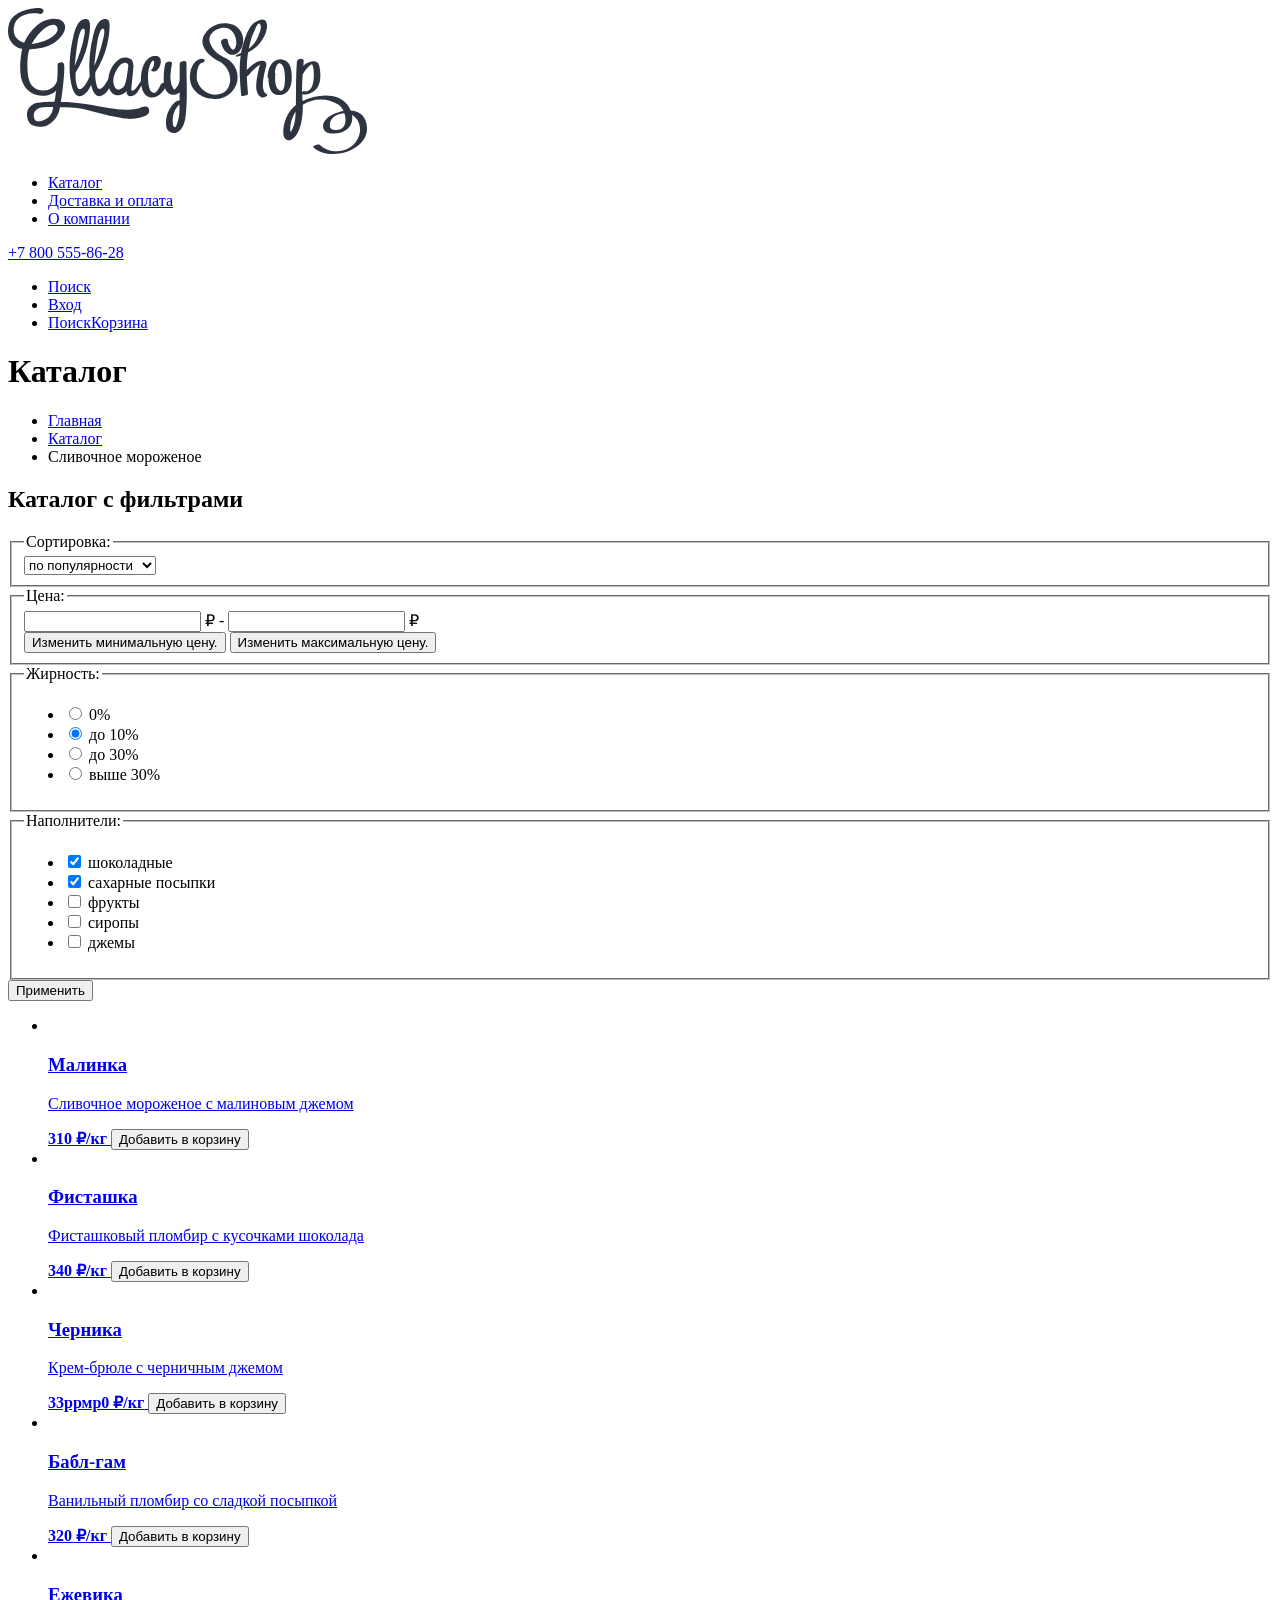
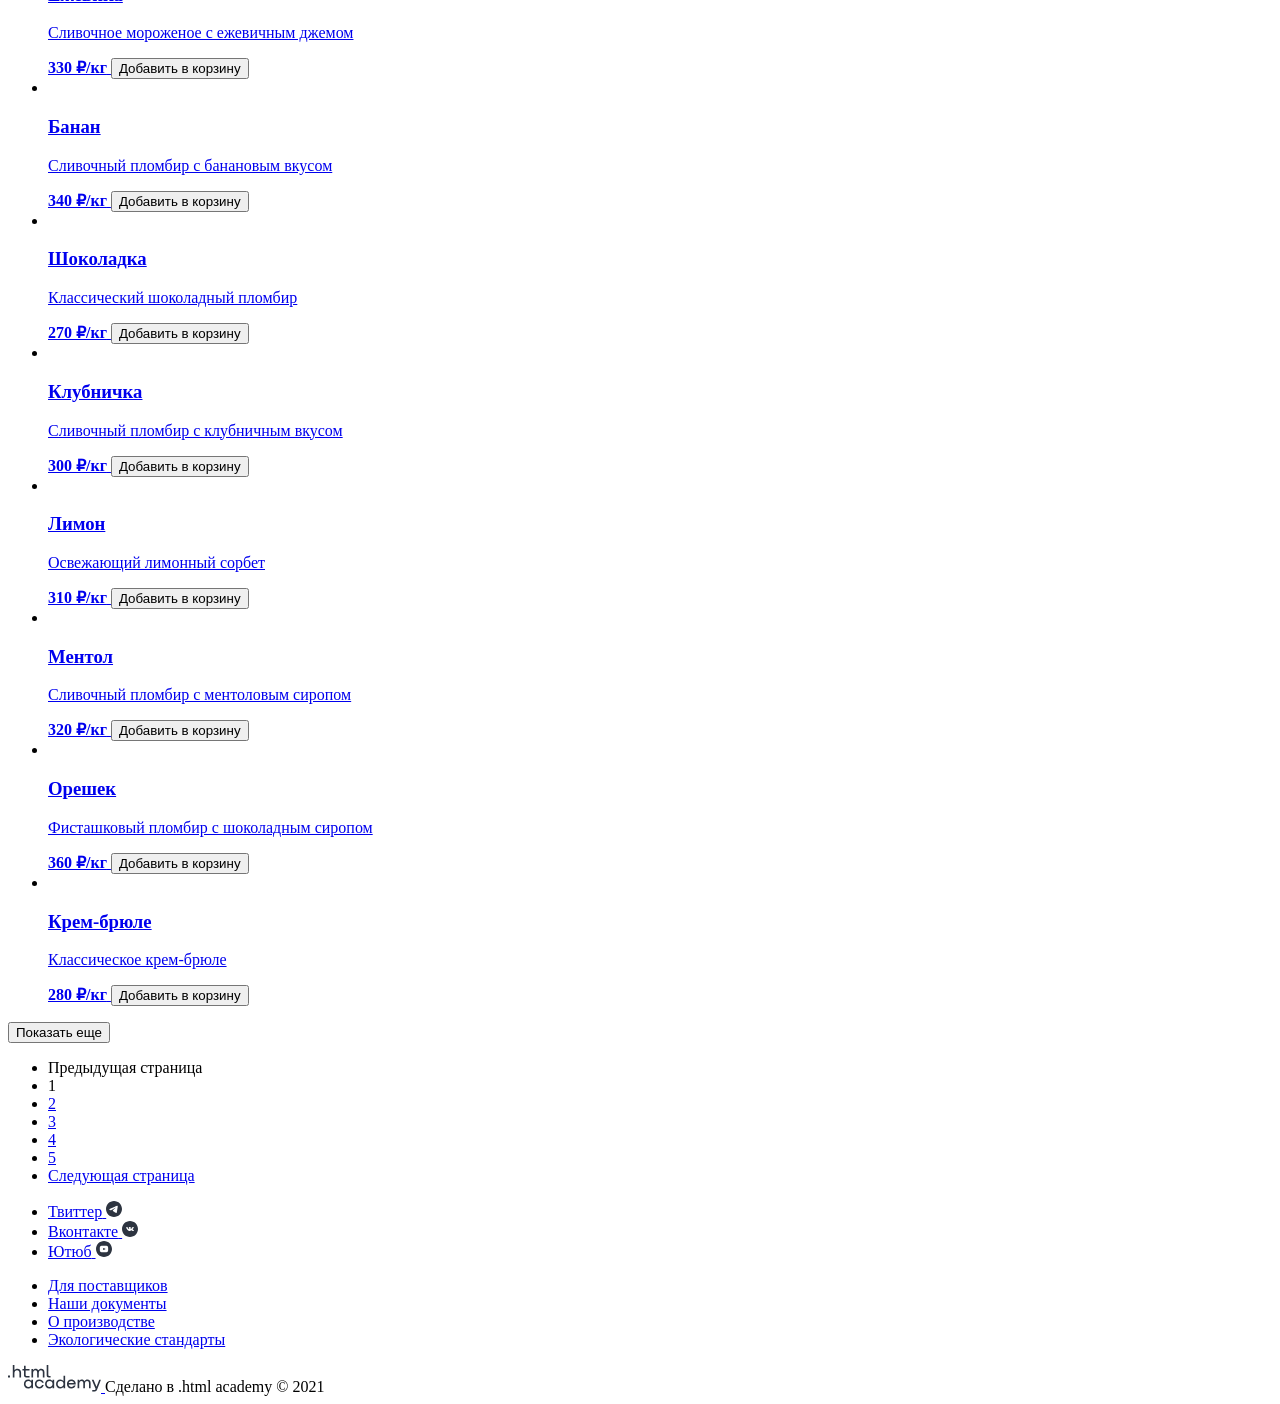
==== catalog.html @ 4f05c1fb "Добавляет верстку страниц" ====
<!DOCTYPE html>
<html lang="en">
  <head>
    <meta charset="UTF-8">
    <meta name="viewport" content="width=device-width, initial-scale=1.0">
    <title>Каталог</title>
  </head>
  <body>
    <header class="page-header">
      <img src="./image/svg/logo.svg" alt="Логотип магазина Глейси." class="logo">
      <nav class="navigation">
        <ul class="navigation-list">
          <li class="navigation-item"><a href="catalog.html" class="navigation-link">Каталог</a></li>
          <li class="navigation-item"><a href="#" class="navigation-link">Доставка и оплата</a></li>
          <li class="navigation-item"><a href="#" class="navigation-link">О компании</a></li>
        </ul>
        <a class="header-phone" href="88005558628">+7 800 555-86-28</a>
        <ul class="navigation-user-list">
          <li class="navigation-user-item"><a href="#" class="navigation-user-link"><span class="visually-hidden">Поиск</span></a></li>
          <li class="navigation-user-item"><a href="#" class="navigation-user-link">Вход</a></li>
          <li class="navigation-user-item"><a href="#" class="navigation-user-link"><span class="visually-hidden">Поиск</span>Корзина</a></li>
        </ul>
      </nav>
    </header>

    <main class="main-index">
      <h1 class="visually-hidden">Каталог</h1>

      <ul class="breadcrumbs">
        <li class="breadcrumbs-item"><a href="index.html" class="breadcrumbs-link">Главная</a></li>
        <li class="breadcrumbs-item"><a href="catalog.html" class="breadcrumbs-link">Каталог</a></li>
        <li class="breadcrumbs-item"><a class="breadcrumbs-link">Сливочное мороженое</a></li>
      </ul>

      <section class="catalog-filter">
        <h2 class="visually-hidden">Каталог с фильтрами</h2>

        <form action="https://echo.htmlacademy.ru/" method="get" class="catalog-filter-form">
          <fieldset class="catalog-filter-group">
            <legend class="catalog-filter-title">Сортировка:</legend>
            <select name="sorting" id="sorting" class="filter-field-wrapper select-control">
              <option value="popularity">по популярности</option>
              <option value="cheap">сначала дешёвое</option>
              <option value="expensive">сначала дорогое</option>
            </select>
            </select>
          </fieldset>

          <fieldset class="catalog-filter-group">
            <legend class="catalog-filter-title">Цена:</legend>
            <label class="catalog-filter-label">
              <input class="catalog-filter-input" type="number" name="min-price"> ₽ -
            </label>
            <label class="catalog-filter-label">
              <input class="catalog-filter-input" type="number" name="max-price"> ₽
            </label>
            <div class="filter-field-wrapper">
              <button class="range-toggle toggle-min" type="button">
                <span class="visually-hidden">Изменить минимальную цену.</span>
              </button>
              <button class="range-toggle toggle-max" type="button">
                <span class="visually-hidden">Изменить максимальную цену.</span>
              </button>
            </div>
          </fieldset>
          </fieldset>

          <fieldset class="catalog-filter-group">
            <legend class="catalog-filter-title">Жирность:</legend>
            <ul class="filter-field-wrapper catalog-filter-list">
              <li class="catalog-filter-item">
                <label class="control">
                  <input type="radio" class="visually-hidden control-input">
                  <span class="control-mark"></span>
                  <span class="control-label">0%</span>
                </label>
              </li>
              <li class="catalog-filter-item">
                <label class="control">
                  <input type="radio" class="visually-hidden control-input" checked>
                  <span class="control-mark"></span>
                  <span class="control-label">до 10%</span>
                </label>
              </li>
              <li class="catalog-filter-item">
                <label class="control">
                  <input type="radio" class="visually-hidden control-input">
                  <span class="control-mark"></span>
                  <span class="control-label">до 30%</span>
                </label>
              </li>
              <li class="catalog-filter-item">
                <label class="control">
                  <input type="radio" class="visually-hidden control-input">
                  <span class="control-mark"></span>
                  <span class="control-label">выше 30%</span>
                </label>
              </li>
            </ul>
          </fieldset>

          <fieldset class="catalog-filter-group">
            <legend class="catalog-filter-title">Наполнители:</legend>
            <ul class="filter-field-wrapper catalog-filter-list">
              <li class="catalog-filter-item">
                <label class="control">
                  <input class="visually-hidden control-input" type="checkbox" name="chocolate" checked>
                  <span class="control-mark"></span>
                  <span class="control-label">шоколадные</span>
                </label>
              </li>
              <li class="catalog-filter-item">
                <label class="control">
                  <input class="visually-hidden control-input" type="checkbox" name="sugar-sprinkles" checked>
                  <span class="control-mark"></span>
                  <span class="control-label">сахарные посыпки</span>
                </label>
              </li>
              <li class="catalog-filter-item">
                <label class="control">
                  <input class="visually-hidden control-input" type="checkbox" name="fruits">
                  <span class="control-mark"></span>
                  <span class="control-label">фрукты</span>
                </label>
              </li>
              <li class="catalog-filter-item">
                <label class="control">
                  <input class="visually-hidden control-input" type="checkbox" name="syrups">
                  <span class="control-mark"></span>
                  <span class="control-label">сиропы</span>
                </label>
              </li>
              <li class="catalog-filter-item">
                <label class="control">
                  <input class="visually-hidden control-input" type="checkbox" name="jams">
                  <span class="control-mark"></span>
                  <span class="control-label">джемы</span>
                </label>
              </li>
            </ul>
          </fieldset>

          <button class="button" type="submit">Применить</button>
        </form>

        <ul class="product-list">
          <li class="product-card">
            <a href="product.html" class="product-card-link">
              <img src="" alt="" class="product-card-image">
              <h3 class="product-card-title">Малинка</h3>
              <p class="product-card-description">Сливочное мороженое с малиновым джемом</p>
              <b class="product-card-price">310 ₽/кг</b>
              <button class="cart-button">
                <span class="visually-hidden">Добавить в корзину</span>
              </button>
            </a>
          </li>
          <li class="product-card">
            <a href="product.html" class="product-card-link">
              <img src="" alt="" class="product-card-image">
              <h3 class="product-card-title">Фисташка</h3>
              <p class="product-card-description">Фисташковый пломбир с кусочками шоколада</p>
              <b class="product-card-price">340 ₽/кг</b>
              <button class="cart-button">
                <span class="visually-hidden">Добавить в корзину</span>
              </button>
            </a>
          </li>
          <li class="product-card">
            <a href="product.html" class="product-card-link">
              <img src="" alt="" class="product-card-image">
              <h3 class="product-card-title">Черника</h3>
              <p class="product-card-description">Крем-брюле с черничным джемом</p>
              <b class="product-card-price">33ррмр0 ₽/кг</b>
              <button class="cart-button">
                <span class="visually-hidden">Добавить в корзину</span>
              </button>
            </a>
          </li>
          <li class="product-card">
            <a href="product.html" class="product-card-link">
              <img src="" alt="" class="product-card-image">
              <h3 class="product-card-title">Бабл-гам</h3>
              <p class="product-card-description">Ванильный пломбир со сладкой посыпкой</p>
              <b class="product-card-price">320 ₽/кг</b>
              <button class="cart-button">
                <span class="visually-hidden">Добавить в корзину</span>
              </button>
            </a>
          </li>
          <li class="product-card">
            <a href="product.html" class="product-card-link">
              <img src="" alt="" class="product-card-image">
              <h3 class="product-card-title">Ежевика</h3>
              <p class="product-card-description">Сливочное мороженое с ежевичным джемом</p>
              <b class="product-card-price">330 ₽/кг</b>
              <button class="cart-button">
                <span class="visually-hidden">Добавить в корзину</span>
              </button>
            </a>
          </li>
          <li class="product-card">
            <a href="product.html" class="product-card-link">
              <img src="" alt="" class="product-card-image">
              <h3 class="product-card-title">Банан</h3>
              <p class="product-card-description">Сливочный пломбир с банановым вкусом</p>
              <b class="product-card-price">340 ₽/кг</b>
              <button class="cart-button">
                <span class="visually-hidden">Добавить в корзину</span>
              </button>
            </a>
          </li>
          <li class="product-card">
            <a href="product.html" class="product-card-link">
              <img src="" alt="" class="product-card-image">
              <h3 class="product-card-title">Шоколадка</h3>
              <p class="product-card-description">Классический шоколадный пломбир</p>
              <b class="product-card-price">270 ₽/кг</b>
              <button class="cart-button">
                <span class="visually-hidden">Добавить в корзину</span>
              </button>
            </a>
          </li>
          <li class="product-card">
            <a href="product.html" class="product-card-link">
              <img src="" alt="" class="product-card-image">
              <h3 class="product-card-title">Клубничка</h3>
              <p class="product-card-description">Сливочный пломбир с клубничным вкусом</p>
              <b class="product-card-price">300 ₽/кг</b>
              <button class="cart-button">
                <span class="visually-hidden">Добавить в корзину</span>
              </button>
            </a>
          </li>
          <li class="product-card">
            <a href="product.html" class="product-card-link">
              <img src="" alt="" class="product-card-image">
              <h3 class="product-card-title">Лимон</h3>
              <p class="product-card-description">Освежающий лимонный сорбет</p>
              <b class="product-card-price">310 ₽/кг</b>
              <button class="cart-button">
                <span class="visually-hidden">Добавить в корзину</span>
              </button>
            </a>
          </li>
          <li class="product-card">
            <a href="product.html" class="product-card-link">
              <img src="" alt="" class="product-card-image">
              <h3 class="product-card-title">Ментол</h3>
              <p class="product-card-description">Сливочный пломбир с ментоловым сиропом</p>
              <b class="product-card-price">320 ₽/кг</b>
              <button class="cart-button">
                <span class="visually-hidden">Добавить в корзину</span>
              </button>
            </a>
          </li>
          <li class="product-card">
            <a href="product.html" class="product-card-link">
              <img src="" alt="" class="product-card-image">
              <h3 class="product-card-title">Орешек</h3>
              <p class="product-card-description">Фисташковый пломбир с шоколадным сиропом</p>
              <b class="product-card-price">360 ₽/кг</b>
              <button class="cart-button">
                <span class="visually-hidden">Добавить в корзину</span>
              </button>
            </a>
          </li>
          <li class="product-card">
            <a href="product.html" class="product-card-link">
              <img src="" alt="" class="product-card-image">
              <h3 class="product-card-title">Крем-брюле</h3>
              <p class="product-card-description">Классическое крем-брюле </p>
              <b class="product-card-price">280 ₽/кг</b>
              <button class="cart-button">
                <span class="visually-hidden">Добавить в корзину</span>
              </button>
            </a>
          </li>
        </ul>

        <button class="button pagination-show-more">Показать еще</button>
        <ul class="pagination">
          <li class="pagination-item">
            <a class="pagination-link pagination-prev pagination-disabled">
              <span class="visually-hidden">Предыдущая страница</span>
            </a>
          </li>
          <li class="pagination-item">
            <a class="pagination-link pagination-current">1</a>
          </li>
          <li class="pagination-item">
            <a class="pagination-link" href="#">2</a>
          </li>
          <li class="pagination-item">
            <a class="pagination-link" href="#">3</a>
          </li>
          <li class="pagination-item">
            <a class="pagination-link" href="#">4</a>
          </li>
          <li class="pagination-item">
            <a class="pagination-link" href="#">5</a>
          </li>
          <li class="pagination-item">
            <a class="pagination-link pagination-next" href="#">
              <span class="visually-hidden">Следующая страница</span>
            </a>
          </li>
        </ul>
      </section>
    </main>

    <footer class="footer">
      <ul class="social">
          <li class="social-item">
            <a class="social-link" href="https://twitter.com/htmlacademy_ru">
              <span class="visually-hidden">Твиттер</span>
              <svg width="16" height="16" viewBox="0 0 16 16" fill="none" xmlns="http://www.w3.org/2000/svg">
                <path fill-rule="evenodd" clip-rule="evenodd" d="M16 8C16 12.418 12.418 16 8 16C3.582 16 0 12.418 0 8C0 3.582 3.582 0 8 0C12.418 0 16 3.582 16 8ZM8.28667 5.906C7.50867 6.22933 5.95333 6.89933 3.62133 7.91533C3.24267 8.066 3.044 8.21333 3.026 8.35733C2.99533 8.60133 3.30067 8.69733 3.71533 8.82733C3.772 8.84533 3.83067 8.86333 3.89067 8.88333C4.29933 9.016 4.84867 9.17133 5.134 9.17733C5.39333 9.18267 5.68267 9.076 6.002 8.85733C8.18067 7.386 9.30533 6.64267 9.376 6.62667C9.426 6.61533 9.49533 6.60067 9.542 6.64267C9.58867 6.684 9.584 6.76267 9.57933 6.784C9.54867 6.91267 8.35267 8.02533 7.73267 8.60133C7.53933 8.78067 7.40267 8.908 7.37467 8.93733C7.312 9.002 7.248 9.064 7.18667 9.12333C6.80667 9.48867 6.52267 9.76333 7.20267 10.2113C7.52933 10.4267 7.79067 10.6047 8.05133 10.782C8.336 10.976 8.62 11.1693 8.988 11.4107C9.08133 11.472 9.17067 11.5353 9.258 11.5973C9.58933 11.834 9.88733 12.046 10.2553 12.0127C10.4687 11.9927 10.69 11.792 10.802 11.1927C11.0667 9.77533 11.588 6.706 11.7087 5.44067C11.716 5.33561 11.7115 5.23006 11.6953 5.126C11.6856 5.04195 11.6447 4.96462 11.5807 4.90933C11.4853 4.83133 11.3373 4.81467 11.2707 4.816C10.97 4.82133 10.5087 4.982 8.28667 5.906Z" fill="#2D3440"/>
              </svg>
            </a>
          </li>
          <li class="social-item">
            <a class="social-link" href="https://www.facebook.com/htmlacademy">
              <span class="visually-hidden">Вконтакте</span>
              <svg width="16" height="16" viewBox="0 0 16 16" fill="none" xmlns="http://www.w3.org/2000/svg">
                <path fill-rule="evenodd" clip-rule="evenodd" d="M16 8C16 12.4183 12.4183 16 8 16C3.58172 16 0 12.4183 0 8C0 3.58172 3.58172 0 8 0C12.4183 0 16 3.58172 16 8ZM8.39228 9.98325H7.91409C7.91409 9.98325 6.85898 10.0389 5.92986 9.19111C4.91657 8.26636 4.02166 6.43135 4.02166 6.43135C4.02166 6.43135 3.97008 6.31103 4.02612 6.25287C4.08911 6.18748 4.2607 6.18329 4.2607 6.18329L5.40378 6.17672C5.40378 6.17672 5.51151 6.19252 5.58862 6.24211C5.65216 6.28304 5.68778 6.35957 5.68778 6.35957C5.68778 6.35957 5.87252 6.76907 6.11721 7.13954C6.59475 7.86277 6.81717 8.02097 6.97932 7.94349C7.21553 7.8305 7.14472 6.92108 7.14472 6.92108C7.14472 6.92108 7.14907 6.59097 7.0258 6.44401C6.93034 6.33007 6.75027 6.29685 6.67077 6.28752C6.60647 6.28 6.71204 6.14912 6.84888 6.09038C7.05458 6.00205 7.41787 5.99701 7.84708 6.00091C8.18147 6.00386 8.2777 6.02214 8.40846 6.04984C8.71183 6.11404 8.70237 6.31976 8.68196 6.76362C8.67586 6.89625 8.66879 7.05014 8.66879 7.22787C8.66879 7.26786 8.66746 7.31048 8.66609 7.35433C8.659 7.58166 8.65089 7.84192 8.82159 7.93863C8.90913 7.98813 9.1233 7.94606 9.65894 7.14887C9.91286 6.77107 10.1032 6.32683 10.1032 6.32683C10.1032 6.32683 10.1448 6.24763 10.2095 6.21365C10.2756 6.179 10.3648 6.18966 10.3648 6.18966L11.5677 6.1831C11.5677 6.1831 11.9291 6.14531 11.9877 6.28828C12.049 6.43839 11.8526 6.78887 11.3611 7.36294C10.8976 7.90445 10.6707 8.10579 10.6886 8.2824C10.7018 8.41323 10.8493 8.53049 11.1343 8.76238C11.7265 9.24409 11.8843 9.49702 11.9218 9.55713C11.9248 9.56199 11.9271 9.56559 11.9287 9.56795C12.1937 9.95308 11.6348 9.98325 11.6348 9.98325L10.5665 9.99629C10.5665 9.99629 10.3369 10.0362 10.0347 9.85427C9.87671 9.75923 9.72223 9.60401 9.57505 9.45612C9.35005 9.23004 9.1421 9.02109 8.96463 9.07041C8.66683 9.15322 8.67617 9.71559 8.67617 9.71559C8.67617 9.71559 8.67834 9.83571 8.61046 9.89968C8.53672 9.96936 8.39228 9.98325 8.39228 9.98325Z" fill="#2D3440"/>
              </svg>
            </a>
          </li>
          <li class="social-item">
            <a class="social-link" href="https://www.youtube.com/c/HTMLAcademyRUS">
              <span class="visually-hidden">Ютюб</span>
              <svg width="16" height="16" viewBox="0 0 16 16" fill="none" xmlns="http://www.w3.org/2000/svg">
                <path d="M9.33583 7.86083L7.46417 6.9875C7.30083 6.91167 7.16667 6.99667 7.16667 7.1775V8.8225C7.16667 9.00333 7.30083 9.08833 7.46417 9.0125L9.335 8.13917C9.49917 8.0625 9.49917 7.9375 9.33583 7.86083ZM8 0C3.58167 0 0 3.58167 0 8C0 12.4183 3.58167 16 8 16C12.4183 16 16 12.4183 16 8C16 3.58167 12.4183 0 8 0ZM8 11.25C3.905 11.25 3.83333 10.8808 3.83333 8C3.83333 5.11917 3.905 4.75 8 4.75C12.095 4.75 12.1667 5.11917 12.1667 8C12.1667 10.8808 12.095 11.25 8 11.25Z" fill="#2D3440"/>
              </svg>
            </a>
          </li>
        </ul>

        <ul class="footer-nav-list">
          <li class="footer-nav-item"><a href="#" class="footer-nav-link">Для поставщиков</a></li>
          <li class="footer-nav-item"><a href="#" class="footer-nav-link">Наши документы</a></li>
          <li class="footer-nav-item"><a href="#" class="footer-nav-link">О производстве</a></li>
          <li class="footer-nav-item"><a href="#" class="footer-nav-link">Экологические стандарты</a></li>
        </ul>

        <div class="footer-developer-wrapper">
          <a class="footer-developer" href="https://htmlacademy.ru/">
            <img src="image/svg/logo-htmlacademy.svg" width="93" height="27" alt="Разработано HTML Academy">
          </a>
          <span class="footer-developer-description">Сделано в .html academy © 2021</span>
        </div>
    </footer>
  </body>
</html>
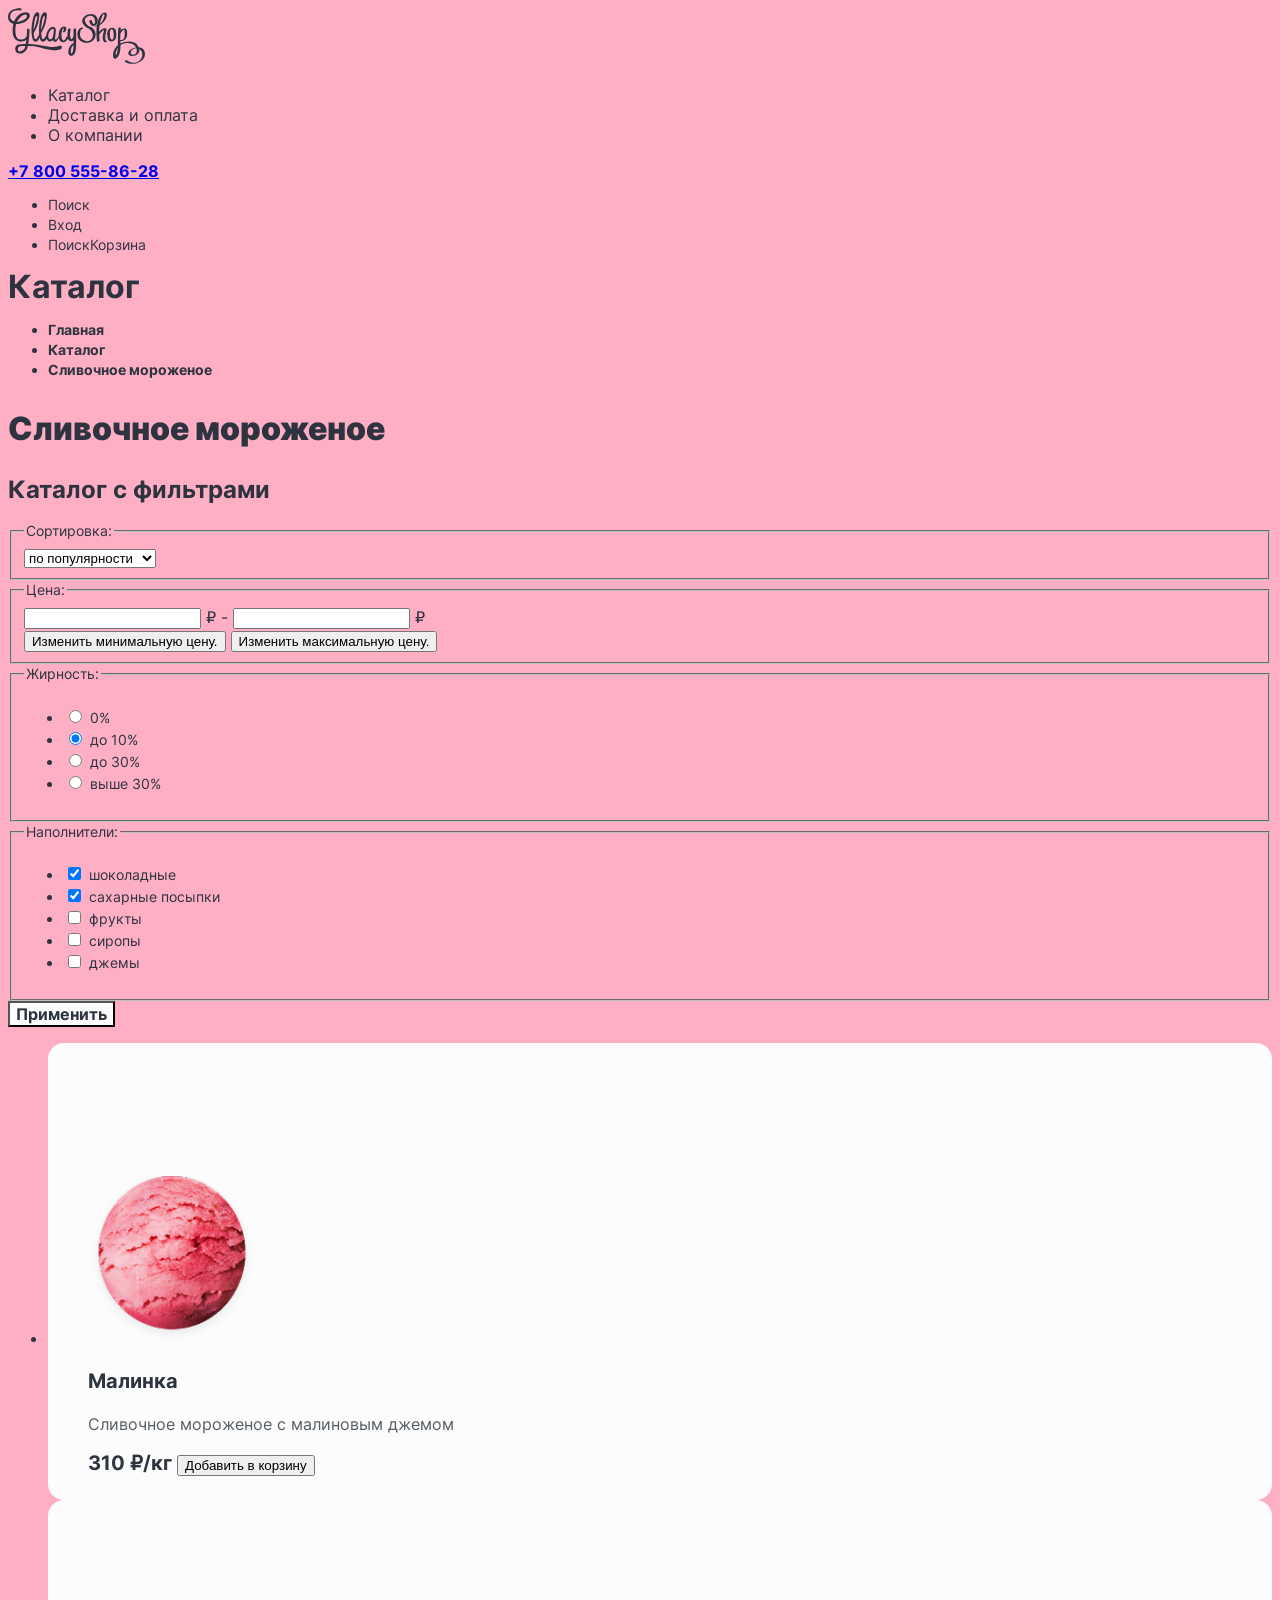
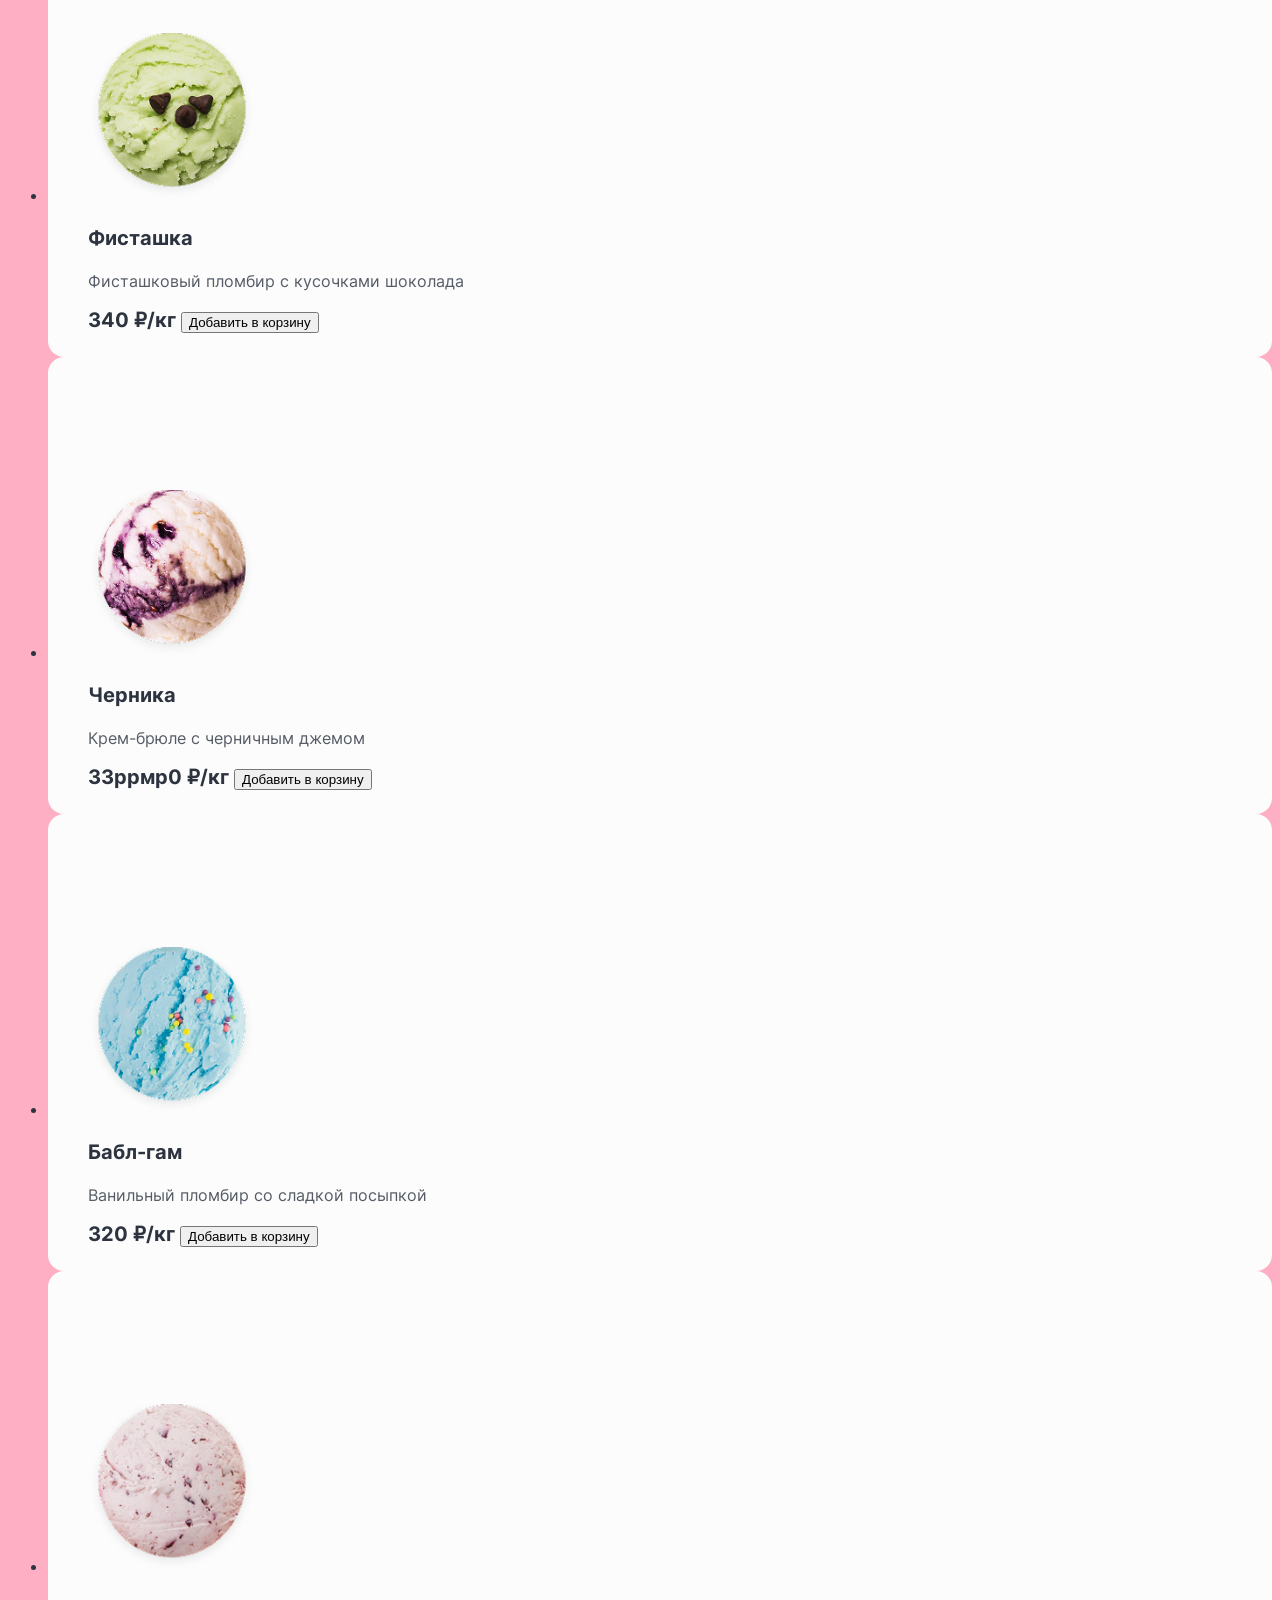
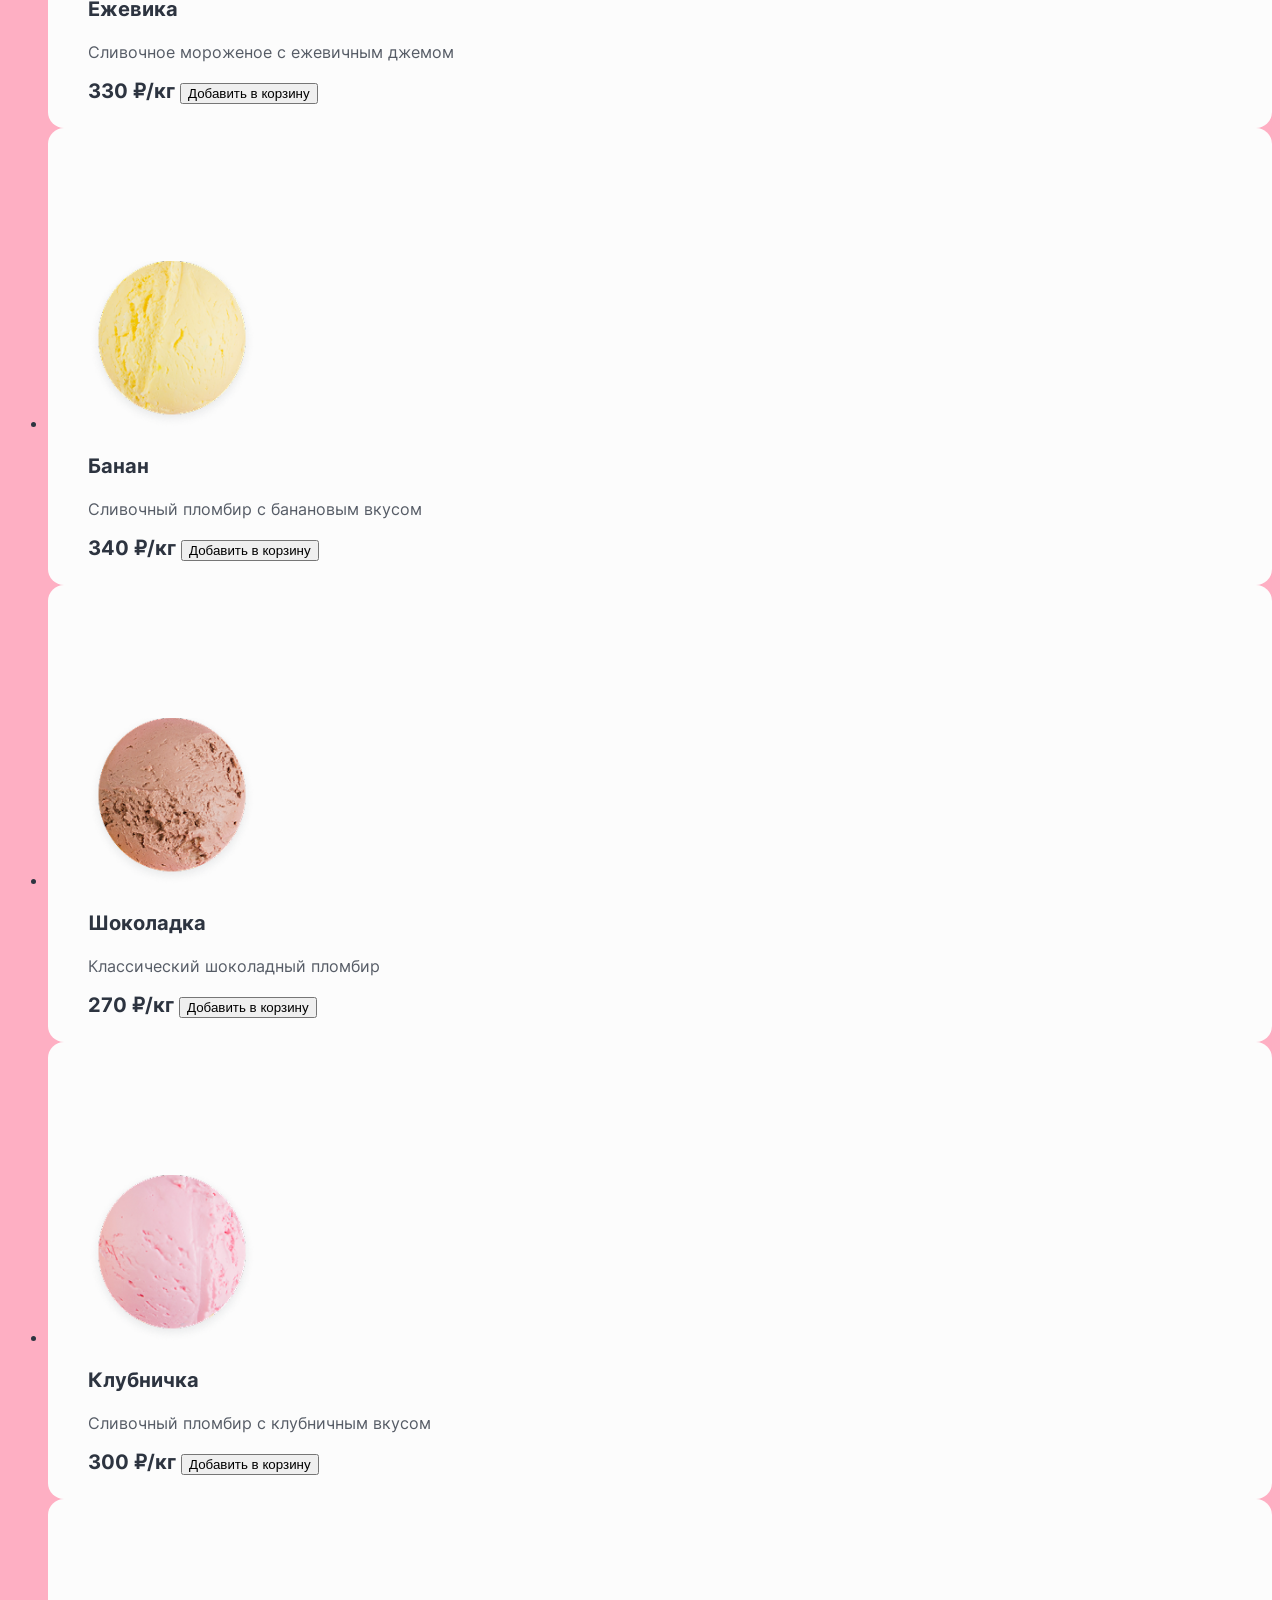
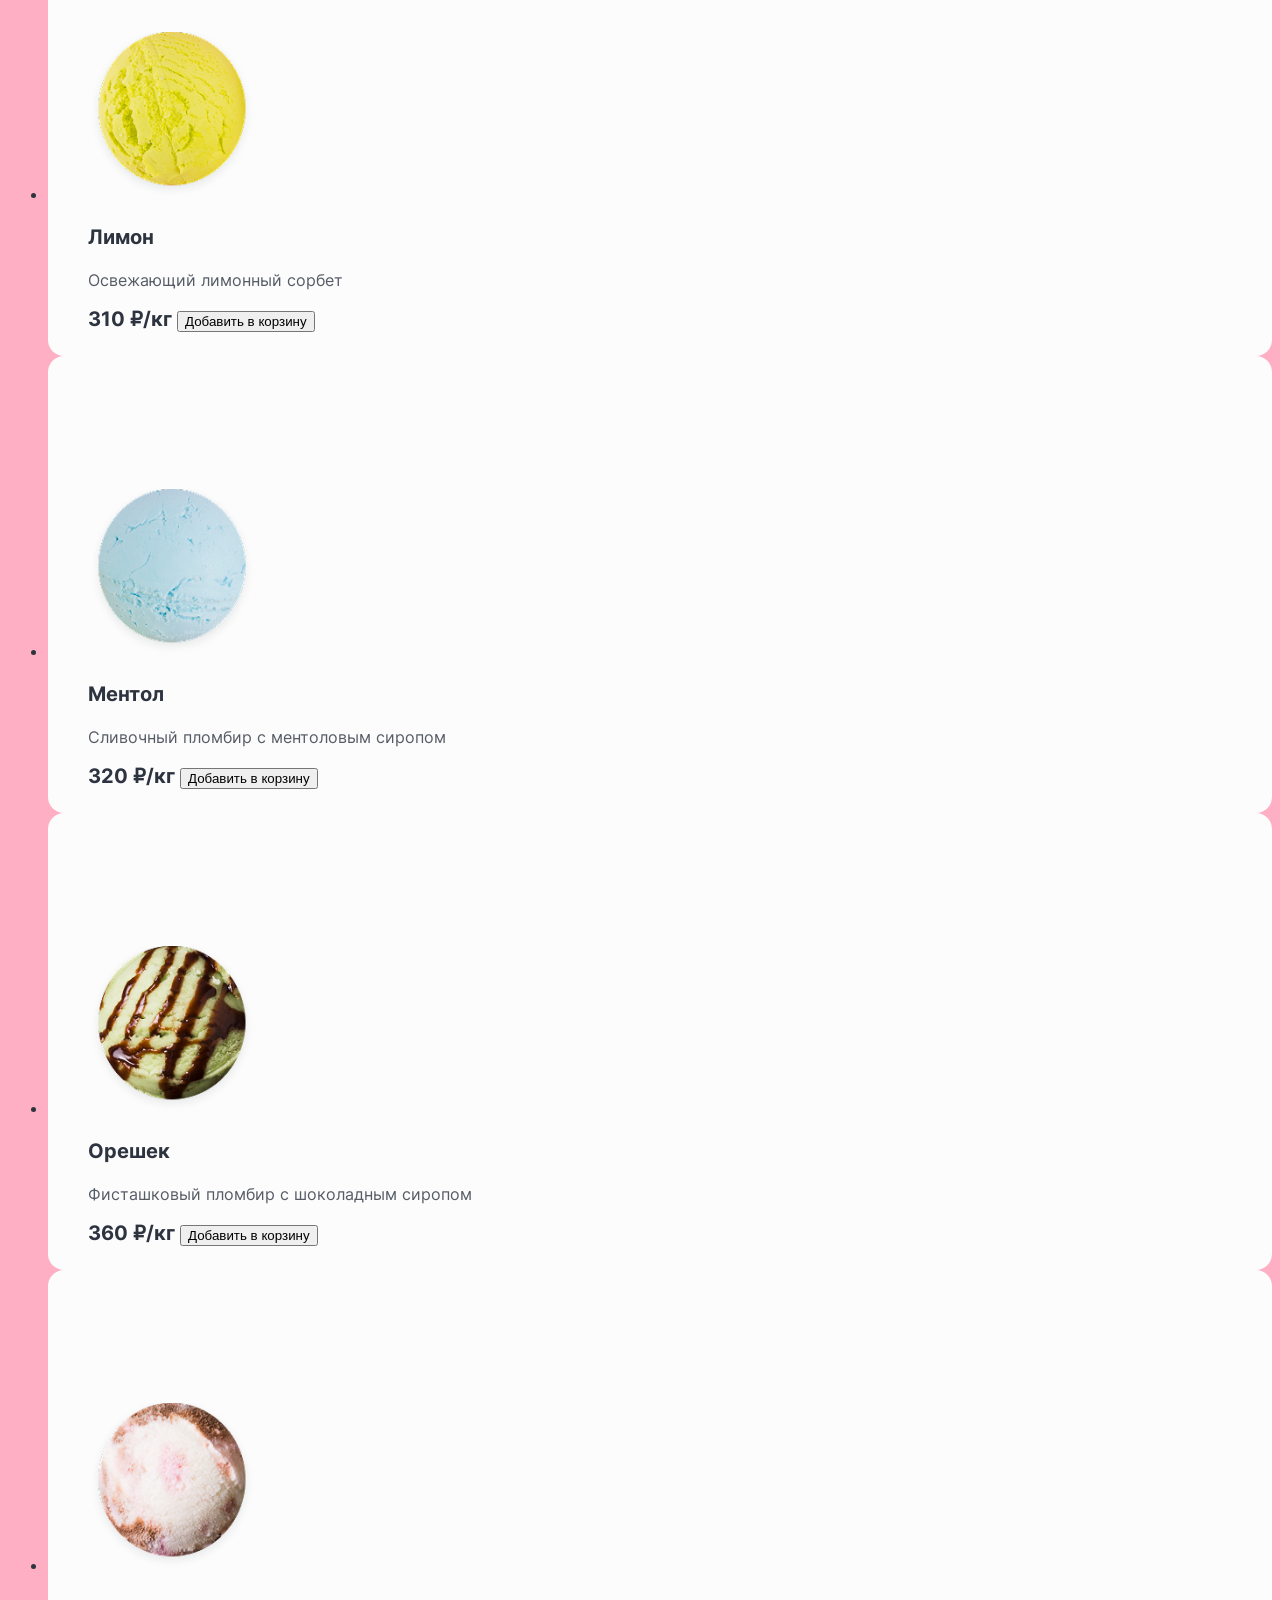
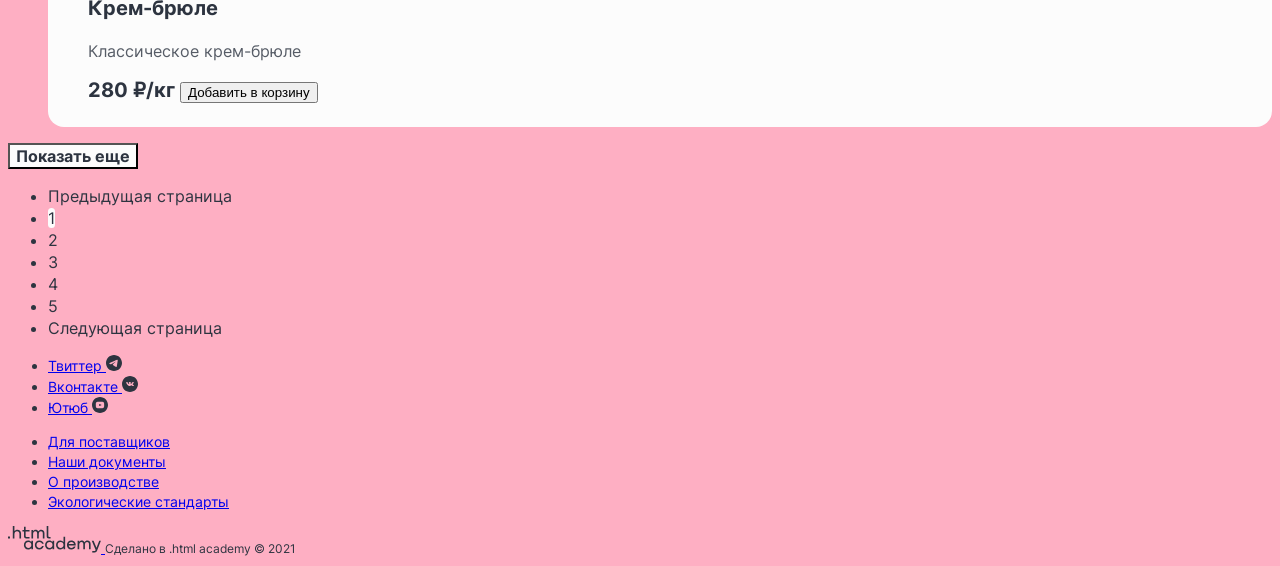
==== commit 2b6d81a8: "Базовая стилизация страниц" ====
--- a/catalog.html
+++ b/catalog.html
@@ -4,10 +4,11 @@
     <meta charset="UTF-8">
     <meta name="viewport" content="width=device-width, initial-scale=1.0">
     <title>Каталог</title>
+    <link rel="stylesheet" href="./styles/styles.css">
   </head>
   <body>
     <header class="page-header">
-      <img src="./image/svg/logo.svg" alt="Логотип магазина Глейси." class="logo">
+      <img src="./image/svg/logo.svg" alt="Логотип магазина Глейси." class="logo" width="137" height="56">
       <nav class="navigation">
         <ul class="navigation-list">
           <li class="navigation-item"><a href="catalog.html" class="navigation-link">Каталог</a></li>
@@ -16,9 +17,9 @@
         </ul>
         <a class="header-phone" href="88005558628">+7 800 555-86-28</a>
         <ul class="navigation-user-list">
-          <li class="navigation-user-item"><a href="#" class="navigation-user-link"><span class="visually-hidden">Поиск</span></a></li>
-          <li class="navigation-user-item"><a href="#" class="navigation-user-link">Вход</a></li>
-          <li class="navigation-user-item"><a href="#" class="navigation-user-link"><span class="visually-hidden">Поиск</span>Корзина</a></li>
+          <li class="navigation-user-item"><a href="#" class="navigation-link"><span class="visually-hidden">Поиск</span></a></li>
+          <li class="navigation-user-item"><a href="#" class="navigation-link">Вход</a></li>
+          <li class="navigation-user-item"><a href="#" class="navigation-link"><span class="visually-hidden">Поиск</span>Корзина</a></li>
         </ul>
       </nav>
     </header>
@@ -31,6 +32,8 @@
         <li class="breadcrumbs-item"><a href="catalog.html" class="breadcrumbs-link">Каталог</a></li>
         <li class="breadcrumbs-item"><a class="breadcrumbs-link">Сливочное мороженое</a></li>
       </ul>
+
+      <h2 class="section-title">Сливочное мороженое</h2>
 
       <section class="catalog-filter">
         <h2 class="visually-hidden">Каталог с фильтрами</h2>
@@ -146,7 +149,7 @@
         <ul class="product-list">
           <li class="product-card">
             <a href="product.html" class="product-card-link">
-              <img src="" alt="" class="product-card-image">
+              <img src="./image/products/raspberry.png" alt="Сливочное мороженое с малиновым джемом" class="product-card-image" width="168" height="168">
               <h3 class="product-card-title">Малинка</h3>
               <p class="product-card-description">Сливочное мороженое с малиновым джемом</p>
               <b class="product-card-price">310 ₽/кг</b>
@@ -157,7 +160,7 @@
           </li>
           <li class="product-card">
             <a href="product.html" class="product-card-link">
-              <img src="" alt="" class="product-card-image">
+              <img src="./image/products/pistachio.png" alt="Фисташковый пломбир с кусочками шоколада" class="product-card-image" width="168" height="168">
               <h3 class="product-card-title">Фисташка</h3>
               <p class="product-card-description">Фисташковый пломбир с кусочками шоколада</p>
               <b class="product-card-price">340 ₽/кг</b>
@@ -168,7 +171,7 @@
           </li>
           <li class="product-card">
             <a href="product.html" class="product-card-link">
-              <img src="" alt="" class="product-card-image">
+              <img src="./image/products/blueberry.png" alt="Крем-брюле с черничным джемом" class="product-card-image" width="168" height="168">
               <h3 class="product-card-title">Черника</h3>
               <p class="product-card-description">Крем-брюле с черничным джемом</p>
               <b class="product-card-price">33ррмр0 ₽/кг</b>
@@ -179,7 +182,7 @@
           </li>
           <li class="product-card">
             <a href="product.html" class="product-card-link">
-              <img src="" alt="" class="product-card-image">
+              <img src="./image/products/bubble-gum.png" alt="Ванильный пломбир со сладкой посыпкой" class="product-card-image" width="168" height="168">
               <h3 class="product-card-title">Бабл-гам</h3>
               <p class="product-card-description">Ванильный пломбир со сладкой посыпкой</p>
               <b class="product-card-price">320 ₽/кг</b>
@@ -190,7 +193,7 @@
           </li>
           <li class="product-card">
             <a href="product.html" class="product-card-link">
-              <img src="" alt="" class="product-card-image">
+              <img src="./image/products/blackberry.png" alt="Сливочное мороженое с ежевичным джемом" class="product-card-image" width="168" height="168">
               <h3 class="product-card-title">Ежевика</h3>
               <p class="product-card-description">Сливочное мороженое с ежевичным джемом</p>
               <b class="product-card-price">330 ₽/кг</b>
@@ -201,7 +204,7 @@
           </li>
           <li class="product-card">
             <a href="product.html" class="product-card-link">
-              <img src="" alt="" class="product-card-image">
+              <img src="./image/products/banana.png" alt="Сливочный пломбир с банановым вкусом" class="product-card-image" width="168" height="168">
               <h3 class="product-card-title">Банан</h3>
               <p class="product-card-description">Сливочный пломбир с банановым вкусом</p>
               <b class="product-card-price">340 ₽/кг</b>
@@ -212,7 +215,7 @@
           </li>
           <li class="product-card">
             <a href="product.html" class="product-card-link">
-              <img src="" alt="" class="product-card-image">
+              <img src="./image/products/chocolate.png" alt="Классический шоколадный пломбир" class="product-card-image" width="168" height="168">
               <h3 class="product-card-title">Шоколадка</h3>
               <p class="product-card-description">Классический шоколадный пломбир</p>
               <b class="product-card-price">270 ₽/кг</b>
@@ -223,7 +226,7 @@
           </li>
           <li class="product-card">
             <a href="product.html" class="product-card-link">
-              <img src="" alt="" class="product-card-image">
+              <img src="./image/products/strawberry.png" alt="Сливочный пломбир с клубничным вкусом" class="product-card-image" width="168" height="168">
               <h3 class="product-card-title">Клубничка</h3>
               <p class="product-card-description">Сливочный пломбир с клубничным вкусом</p>
               <b class="product-card-price">300 ₽/кг</b>
@@ -234,7 +237,7 @@
           </li>
           <li class="product-card">
             <a href="product.html" class="product-card-link">
-              <img src="" alt="" class="product-card-image">
+              <img src="./image/products/lemon.png" alt="Освежающий лимонный сорбет" class="product-card-image" width="168" height="168">
               <h3 class="product-card-title">Лимон</h3>
               <p class="product-card-description">Освежающий лимонный сорбет</p>
               <b class="product-card-price">310 ₽/кг</b>
@@ -245,7 +248,7 @@
           </li>
           <li class="product-card">
             <a href="product.html" class="product-card-link">
-              <img src="" alt="" class="product-card-image">
+              <img src="./image/products/menthol.png" alt="Сливочный пломбир с ментоловым сиропом" class="product-card-image" width="168" height="168">
               <h3 class="product-card-title">Ментол</h3>
               <p class="product-card-description">Сливочный пломбир с ментоловым сиропом</p>
               <b class="product-card-price">320 ₽/кг</b>
@@ -256,7 +259,7 @@
           </li>
           <li class="product-card">
             <a href="product.html" class="product-card-link">
-              <img src="" alt="" class="product-card-image">
+              <img src="./image/products/nut.png" alt="Фисташковый пломбир с шоколадным сиропом" class="product-card-image" width="168" height="168">
               <h3 class="product-card-title">Орешек</h3>
               <p class="product-card-description">Фисташковый пломбир с шоколадным сиропом</p>
               <b class="product-card-price">360 ₽/кг</b>
@@ -267,9 +270,9 @@
           </li>
           <li class="product-card">
             <a href="product.html" class="product-card-link">
-              <img src="" alt="" class="product-card-image">
+              <img src="./image/products/crème-brulee.png" alt="Классическое крем-брюле" class="product-card-image" width="168" height="168">
               <h3 class="product-card-title">Крем-брюле</h3>
-              <p class="product-card-description">Классическое крем-брюле </p>
+              <p class="product-card-description">Классическое крем-брюле</p>
               <b class="product-card-price">280 ₽/кг</b>
               <button class="cart-button">
                 <span class="visually-hidden">Добавить в корзину</span>
--- a/styles/styles.css
+++ b/styles/styles.css
@@ -0,0 +1,263 @@
+@font-face {
+  font-family: "Inter";
+  font-style: normal;
+  font-weight: 400;
+  src: url("../fonts/inter-400.woff2") format("woff2");
+  font-display: swap;
+}
+
+@font-face {
+  font-family: "Inter";
+  font-style: normal;
+  font-weight: 700;
+  src: url("../fonts/inter-700.woff2") format("woff2");
+  font-display: swap;
+}
+
+@font-face {
+  font-family: "Inter";
+  font-style: normal;
+  font-weight: 900;
+  src: url("../fonts/inter-900.woff2") format("woff2");
+  font-display: swap;
+}
+
+body {
+  font-family: "Inter", sans-serif;
+  font-size: 16px;
+  line-height: 22px;
+  color: #2d3440;
+  background-color: #feafc3;
+}
+
+.button {
+  font-family: inherit;
+  font-size: 16px;
+  line-height: 20px;
+  font-weight: 700;
+  text-align: center;
+  color: #2d3440;
+  background-color: #fcfcfc;
+  text-decoration: none;
+}
+
+/* Pages */
+
+.navigation {
+  line-height: 20px;
+}
+
+.navigation-user-list {
+  font-size: 14px;
+}
+
+.header-phone {
+  font-weight: 700;
+}
+
+.navigation-link {
+  text-align: center;
+  color: #2d3440;
+  text-decoration: none;
+}
+
+/* Section */
+
+.section-title {
+  font-size: 32px;
+  line-height: 46px;
+  font-weight: 900;
+}
+
+.article-title {
+  font-size: 24px;
+  line-height: 30px;
+  font-weight: 700;
+}
+
+/* Best Offers */
+
+.best-offers .section-title {
+  font-size: 36px;
+}
+
+.best-offers-description {
+  font-size: 18px;
+  line-height: 24px;
+}
+
+/* Offer present */
+
+.offer-present-card:first-child {
+  background-image: url("../image/background/present-one.png");
+}
+
+.offer-present-card:last-child {
+  background-image: url("../image/background/present-two.png");
+}
+
+/* product-list */
+
+/* Advantages */
+
+.advantages {
+  width: 100%;
+  padding: 24px;
+  background-image: url("../image/background/advantages.png");
+  background-repeat: no-repeat;
+  border-radius: 16px;
+}
+
+.advantages-list {
+  text-align: center;
+  color: #565c66;
+}
+
+/* Information */
+
+.blog {
+  background-image: url("../image/background/blog.png");
+  background-repeat: no-repeat;
+  border-radius: 16px;
+}
+
+.blog-description {
+  line-height: 20px;
+  color: #565c66;
+}
+
+.subscribe {
+  background-image: url("../image/background/subscribe.png");
+  background-repeat: no-repeat;
+  border-radius: 16px;
+}
+
+.subscribe-description {
+  color: #565c66;
+}
+
+/* Delivery */
+
+.delivery {
+  background-image: url("../image/background/delivery.png");
+}
+
+.delivery-description {
+  color: #565c66;
+}
+
+/* Contact */
+
+.contact {
+  background-image: url("../image/background/contact.jpg");
+}
+
+.contact p {
+  color: #565c66;
+}
+
+.contact-address {
+  font-size: 20px;
+  line-height: 24px;
+  font-weight: 700;
+  color: #2d3440;
+}
+
+.contact-tel {
+  font-style: normal;
+}
+
+.contact-schedule {
+  font-size: 14px;
+  line-height: 20px;
+}
+
+/* Footer */
+
+.footer {
+  font-size: 14px;
+  line-height: 20px;
+}
+
+.footer-nav-item {
+  color: #2d3440;
+}
+
+.footer-nav-item-active {
+  font-weight: 700;
+}
+
+.footer-developer-description {
+  font-size: 12px;
+  line-height: 16px;
+}
+
+.htmlacademy-link {
+  font-size: 14px;
+  color: #2d3440;
+}
+
+/* Catalog */
+
+/* Breadcrumbs */
+
+.breadcrumbs {
+  color: #2d3440;
+  font-size: 14px;
+  line-height: 20px;
+  font-weight: 700;
+}
+
+.breadcrumbs-link {
+  color: inherit;
+  text-decoration: none;
+}
+
+/* Filter */
+
+.catalog-filter-title {
+  font-size: 14px;
+  line-height: 20px;
+}
+
+.control-label {
+  font-size: 14px;
+  line-height: 20px;
+}
+
+/* Card */
+
+.product-card {
+  padding: 133px 40px 24px;
+  background-color: #fcfcfc;
+  border-radius: 16px;
+}
+
+.product-card-link {
+  text-decoration: none;
+}
+
+.product-card-title,
+.product-card-price {
+  font-size: 20px;
+  line-height: 24px;
+  font-weight: 700;
+  color: #2d3440;
+}
+
+.product-card-description {
+  color: #565c66;
+}
+
+/* Pagination */
+
+.pagination-link {
+  color: #2d3440;
+  text-decoration: none;
+  line-height: 20px;
+}
+
+.pagination-current {
+  background-color: #fcfcfc;
+  border-radius: 16px;
+}
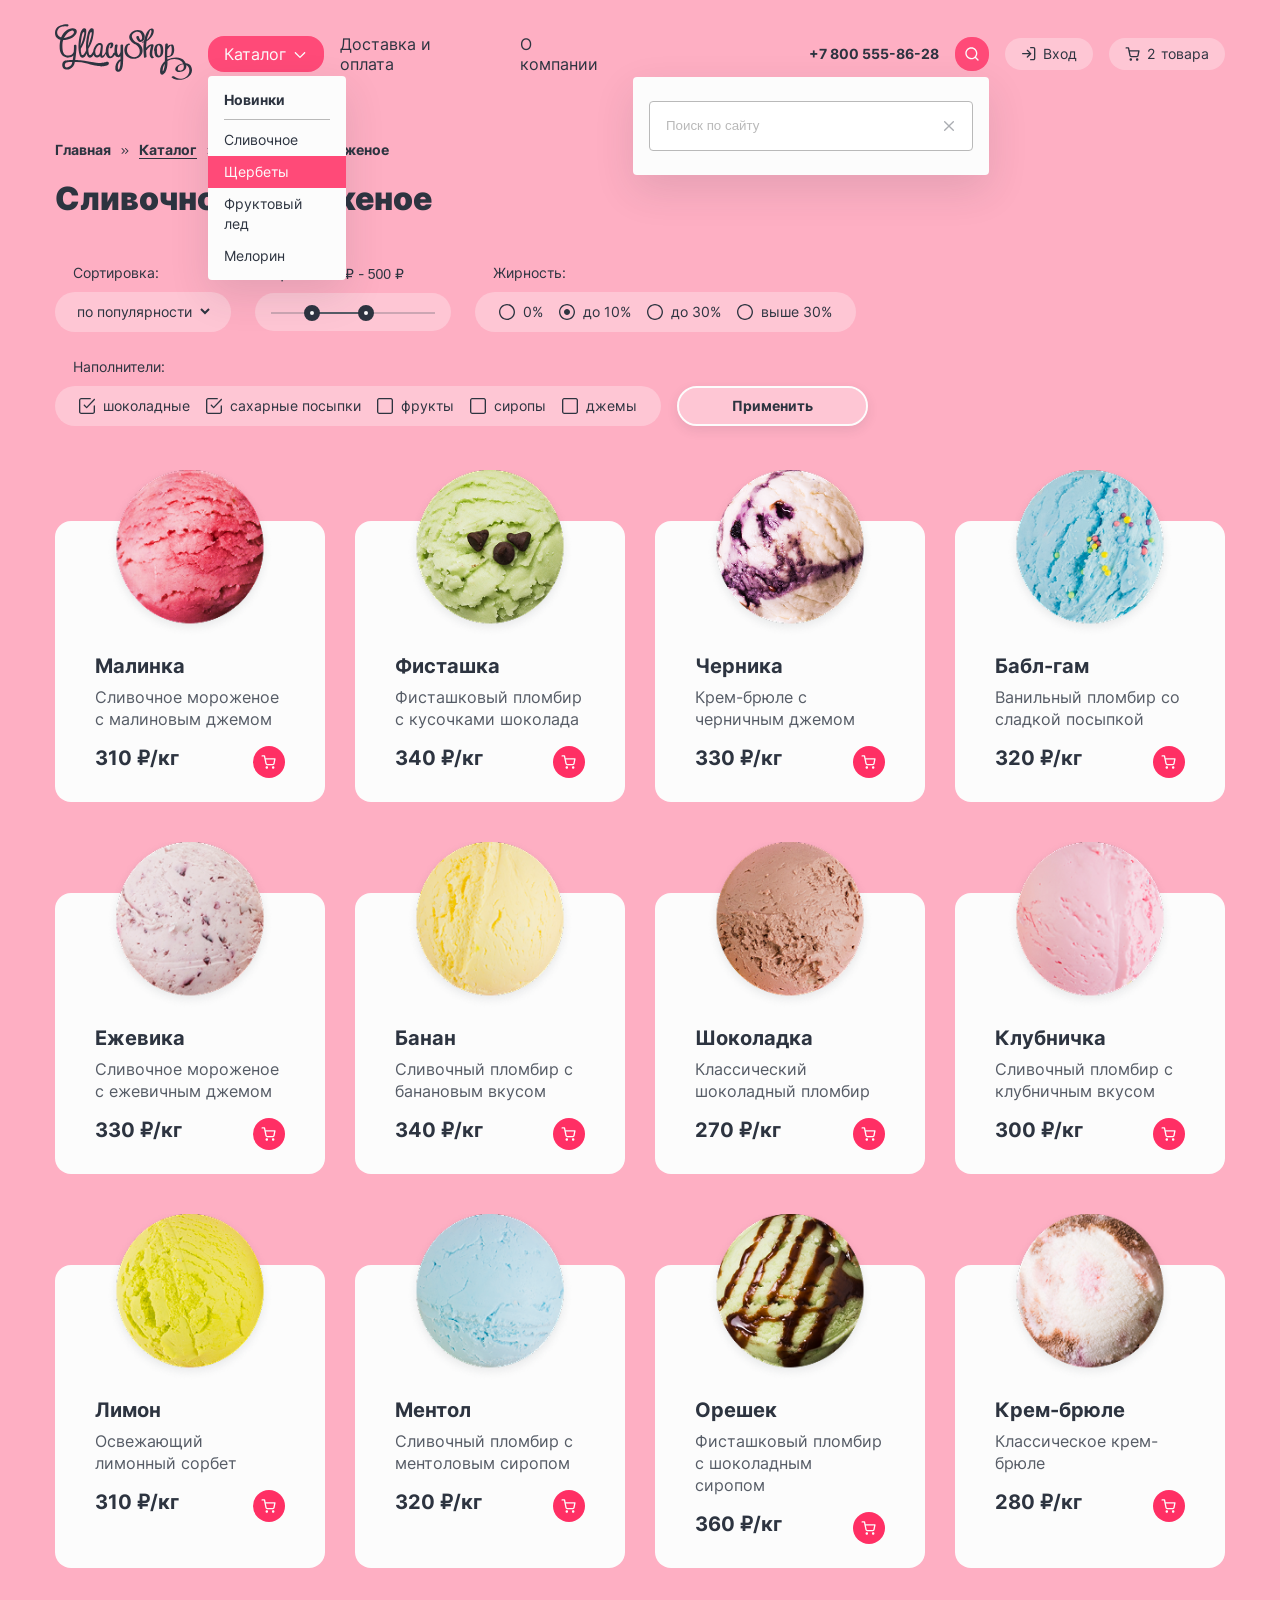
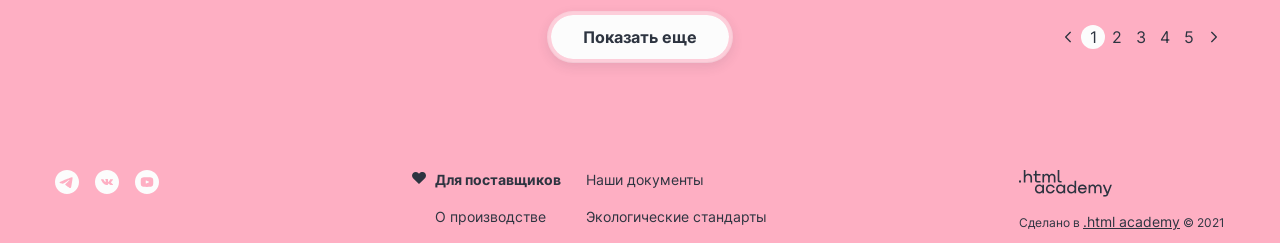
==== commit 6a977181: "Реализует основной функционал" ====
--- a/catalog.html
+++ b/catalog.html
@@ -8,340 +8,533 @@
   </head>
   <body>
     <header class="page-header">
-      <img src="./image/svg/logo.svg" alt="Логотип магазина Глейси." class="logo" width="137" height="56">
       <nav class="navigation">
+        <a class="logo">
+          <img src="./image/svg/logo.svg" alt="Логотип магазина Глейси." class="logo-img" width="137" height="56">
+        </a>
         <ul class="navigation-list">
-          <li class="navigation-item"><a href="catalog.html" class="navigation-link">Каталог</a></li>
+          <li class="navigation-item">
+            <a href="#" class="navigation-link navigation-link-catalog popover-active">
+              Каталог
+              <svg class="navigation-icon" aria-hidden="true" focusable="false" width="16" height="16" viewBox="0 0 16 16" fill="none" xmlns="http://www.w3.org/2000/svg">
+                <path fill-rule="evenodd" clip-rule="evenodd" d="M3.80799 6.19526C3.54764 5.93491 3.12553 5.93491 2.86518 6.19526C2.60483 6.45561 2.60483 6.87772 2.86518 7.13807L7.52553 11.7984C7.52759 11.8005 7.52967 11.8026 7.53177 11.8047C7.66246 11.9354 7.83392 12.0005 8.00521 12C8.17518 11.9995 8.34498 11.9344 8.47466 11.8047C8.47675 11.8027 8.47881 11.8006 8.48087 11.7985L13.1412 7.13807C13.4016 6.87772 13.4016 6.45561 13.1412 6.19526C12.8809 5.93491 12.4588 5.93491 12.1984 6.19526L8.00321 10.3905L3.80799 6.19526Z"/>
+              </svg>
+            </a>
+            <div class="popover popover-catalog">
+              <div class="popover-content">
+                <h2 class="visually-hidden">Каталог</h2>
+                <ul class="popover-catalog-list">
+                  <li class="popover-catalog-item">
+                    <a class="popover-catalog-link popover-catalog-title">Новинки</a>
+                    <div class="divider"></div>
+                  </li>
+                  <li class="popover-catalog-item">
+                    <a href="#" class="popover-catalog-link">Сливочное</a>
+                  </li>
+                  <li class="popover-catalog-item">
+                    <a href="#" class="popover-catalog-link popover-catalog-current">Щербеты</a>
+                  </li>
+                  <li class="popover-catalog-item">
+                    <a href="#" class="popover-catalog-link">Фруктовый лед</a>
+                  </li>
+                  <li class="popover-catalog-item">
+                    <a href="#" class="popover-catalog-link">Мелорин</a>
+                  </li>
+                </ul>
+              </div>
+            </div>
+          </li>
           <li class="navigation-item"><a href="#" class="navigation-link">Доставка и оплата</a></li>
           <li class="navigation-item"><a href="#" class="navigation-link">О компании</a></li>
         </ul>
-        <a class="header-phone" href="88005558628">+7 800 555-86-28</a>
-        <ul class="navigation-user-list">
-          <li class="navigation-user-item"><a href="#" class="navigation-link"><span class="visually-hidden">Поиск</span></a></li>
-          <li class="navigation-user-item"><a href="#" class="navigation-link">Вход</a></li>
-          <li class="navigation-user-item"><a href="#" class="navigation-link"><span class="visually-hidden">Поиск</span>Корзина</a></li>
+        <ul class="navigation-list navigation-user">
+          <li class="navigation-item"><a class="header-phone" href="88005558628">+7 800 555-86-28</a></li>
+          <li class="navigation-item">
+            <a href="#" class="navigation-link search popover-active">
+              <svg class="navigation-icon" aria-hidden="true" focusable="false" width="16" height="16" viewBox="0 0 16 16" fill="none" xmlns="http://www.w3.org/2000/svg">
+                <path fill-rule="evenodd" clip-rule="evenodd" d="M2.66341 7.33008C2.66341 4.75275 4.75275 2.66341 7.33008 2.66341C9.90741 2.66341 11.9967 4.75275 11.9967 7.33008C11.9967 8.58735 11.4995 9.7285 10.691 10.5676C10.6682 10.5852 10.6462 10.6044 10.6253 10.6253C10.6044 10.6463 10.5852 10.6682 10.5676 10.6911C9.72847 11.4996 8.58734 11.9967 7.33008 11.9967C4.75275 11.9967 2.66341 9.90741 2.66341 7.33008ZM11.0752 12.018C10.0487 12.8391 8.74675 13.3301 7.33008 13.3301C4.01637 13.3301 1.33008 10.6438 1.33008 7.33008C1.33008 4.01637 4.01637 1.33008 7.33008 1.33008C10.6438 1.33008 13.3301 4.01637 13.3301 7.33008C13.3301 8.74676 12.8391 10.0488 12.018 11.0752L14.4681 13.5253C14.7285 13.7857 14.7285 14.2078 14.4681 14.4682C14.2078 14.7285 13.7857 14.7285 13.5253 14.4682L11.0752 12.018Z"/>
+              </svg>
+              <span class="visually-hidden">Поиск</span>
+            </a>
+            <div class="popover popover-search">
+              <div class="popover-content">
+                <div class="visually-hidden">Поиск</div>
+                <form action="https://echo.htmlacademy.ru/" method="post" class="subscribe-form">
+                  <label>
+                    <input type="text" class="form-input" placeholder="Поиск по сайту">
+                  </label>
+                  <button class="search-clear">
+                    <span class="visually-hidden">Очистить поле ввода</span>
+                  </button>
+                </form>
+              </div>
+            </div>
+          </li>
+          <li class="navigation-item">
+            <a href="#" class="navigation-link">
+              <svg class="navigation-icon" aria-hidden="true" focusable="false" width="16" height="16" viewBox="0 0 16 16" fill="none" xmlns="http://www.w3.org/2000/svg">
+                <path fill-rule="evenodd" clip-rule="evenodd" d="M9 1.66667C9 1.29848 9.29848 1 9.66667 1H12.3333C12.8638 1 13.3725 1.21071 13.7475 1.58579C14.1226 1.96086 14.3333 2.46957 14.3333 3V12.3333C14.3333 12.8638 14.1226 13.3725 13.7475 13.7475C13.3725 14.1226 12.8638 14.3333 12.3333 14.3333H9.66667C9.29848 14.3333 9 14.0349 9 13.6667C9 13.2985 9.29848 13 9.66667 13H12.3333C12.5101 13 12.6797 12.9298 12.8047 12.8047C12.9298 12.6797 13 12.5101 13 12.3333V3C13 2.82319 12.9298 2.65362 12.8047 2.5286C12.6797 2.40357 12.5101 2.33333 12.3333 2.33333H9.66667C9.29848 2.33333 9 2.03486 9 1.66667ZM5.86189 3.86193C6.12224 3.60158 6.54435 3.60158 6.8047 3.86193L10.1338 7.19103C10.1509 7.20785 10.1671 7.22559 10.1824 7.24416C10.2142 7.28296 10.2411 7.32451 10.2628 7.36795C10.3079 7.45781 10.3333 7.55927 10.3333 7.66667C10.3333 7.77529 10.3074 7.87785 10.2613 7.96846C10.241 8.00841 10.2164 8.04675 10.1876 8.08278C10.1708 8.10378 10.1527 8.12375 10.1335 8.14256L6.8047 11.4714C6.54435 11.7318 6.12224 11.7318 5.86189 11.4714C5.60154 11.2111 5.60154 10.7889 5.86189 10.5286L8.05715 8.33333H1.66667C1.29848 8.33333 1 8.03486 1 7.66667C1 7.29848 1.29848 7 1.66667 7H8.05715L5.86189 4.80474C5.60154 4.54439 5.60154 4.12228 5.86189 3.86193Z"/>
+              </svg>
+              Вход
+            </a>
+            <div class="popover popover-login">
+              <div class="popover-content">
+                <div class="popover-title">Личный кабинет</div>
+                <form action="https://echo.htmlacademy.ru/" method="post" class="subscribe-form">
+                  <label>
+                    <input type="text" class="form-input" placeholder="email@example.com">
+                  </label>
+                  <label>
+                    <input type="text" class="form-input" placeholder=".....">
+                  </label>
+                  <div class="popover-login-button-wrapper">
+                    <button class="button button-primary">Войти</button>
+                    <div class="popover-login-faq">
+                      <a href="#" class="popover-login-link">Забыли пароль?</a>
+                      <a href="#" class="popover-login-link">Регистрация</a>
+                    </div>
+                  </div>
+                </form>
+              </div>
+            </div>
+          </li>
+          <li class="navigation-item">
+            <a href="#" class="navigation-link">
+              <svg class="navigation-icon" aria-hidden="true" focusable="false" width="16" height="16" viewBox="0 0 16 16" fill="none" xmlns="http://www.w3.org/2000/svg">
+                <path fill-rule="evenodd" clip-rule="evenodd" d="M1.16667 1.25C0.798477 1.25 0.5 1.54848 0.5 1.91667C0.5 2.28486 0.798477 2.58333 1.16667 2.58333H2.93794L3.40537 4.91872C3.40821 4.93667 3.41176 4.95438 3.416 4.97182L4.38338 9.80515L4.3835 9.80571C4.46706 10.2257 4.69562 10.603 5.02921 10.8715C5.36111 11.1387 5.77595 11.2813 6.20183 11.2748H11.8225C12.2484 11.2813 12.6633 11.1387 12.9952 10.8715C13.3289 10.6029 13.5575 10.2254 13.641 9.80515L13.641 9.80515L13.642 9.80016L14.5691 4.93872C14.6063 4.74355 14.5545 4.54195 14.4279 4.38887C14.3012 4.23578 14.1129 4.14716 13.9142 4.14716H4.61072L4.1381 1.78583C4.07574 1.47426 3.80215 1.25 3.4844 1.25H1.16667ZM5.69098 9.54444L4.87759 5.4805H13.1084L12.3328 9.54736C12.31 9.65988 12.2485 9.7609 12.1591 9.83291C12.0691 9.90535 11.9565 9.94383 11.841 9.94162L11.841 9.94149H11.8282H6.19614V9.94137L6.18337 9.94162C6.06787 9.94383 5.95528 9.90535 5.8653 9.83291C5.77531 9.76048 5.71368 9.6587 5.69117 9.5454L5.69098 9.54444ZM4.55739 13.5054C4.55739 12.8175 5.1151 12.2597 5.80307 12.2597C6.49105 12.2597 7.04876 12.8175 7.04876 13.5054C7.04876 14.1934 6.49105 14.7511 5.80307 14.7511C5.1151 14.7511 4.55739 14.1934 4.55739 13.5054ZM10.9307 13.5054C10.9307 12.8175 11.4884 12.2597 12.1764 12.2597C12.8644 12.2597 13.4221 12.8175 13.4221 13.5054C13.4221 14.1934 12.8644 14.7511 12.1764 14.7511C11.4884 14.7511 10.9307 14.1934 10.9307 13.5054Z"/>
+              </svg>
+              <span class="visually-hidden">Корзина</span>
+              <span class="cart-count">2</span>
+              товара
+            </a>
+            <div class="popover popover-cart">
+              <div class="popover-cart-empty-description">Ваша корзина пока пуста</div>
+              <div class="popover-content">
+                <h2 class="popover-title">Корзина</h2>
+                <ul class="cart-items-list">
+                  <li class="cart-item">
+                    <img src="./image/products/raspberry.png" alt="Малинка" class="cart-img" width="48" height="48">
+                    <p class="cart-item-title">
+                      <span>Малинка</span>
+                      <span class="cart-item-description">1 кг х 310 ₽</span>
+                    </p>
+                    <p class="cart-item-price">310 ₽</p>
+                    <button class="cart-item-button" type="button">
+                      <span class="visually-hidden">Удалить из корзины</span>
+                    </button>
+                  </li>
+                  <li class="cart-item">
+                    <img src="./image/products/bubble-gum.png" alt="Бабл-гам" class="cart-img" width="48" height="48">
+                    <p class="cart-item-title">
+                      <span>Бабл-гам</span>
+                      <span class="cart-item-description">1,5 кг х 320 ₽</span>
+                    </p>
+                    <p class="cart-item-price">480 ₽</p>
+                    <button class="cart-item-button" type="button">
+                      <span class="visually-hidden">Удалить из корзины</span>
+                    </button>
+                  </li>
+                </ul>
+                <div class="cart-sum-wrapper">
+                  <button class="button button-primary" type="button">Оформить заказ</button>
+                  <div class="cart-sum">Итого: 790 ₽</div>
+                </div>
+              </div>
+            </div>
+          </li>
         </ul>
       </nav>
     </header>
 
-    <main class="main-index">
-      <h1 class="visually-hidden">Каталог</h1>
-
-      <ul class="breadcrumbs">
-        <li class="breadcrumbs-item"><a href="index.html" class="breadcrumbs-link">Главная</a></li>
-        <li class="breadcrumbs-item"><a href="catalog.html" class="breadcrumbs-link">Каталог</a></li>
-        <li class="breadcrumbs-item"><a class="breadcrumbs-link">Сливочное мороженое</a></li>
-      </ul>
-
-      <h2 class="section-title">Сливочное мороженое</h2>
-
-      <section class="catalog-filter">
-        <h2 class="visually-hidden">Каталог с фильтрами</h2>
-
-        <form action="https://echo.htmlacademy.ru/" method="get" class="catalog-filter-form">
-          <fieldset class="catalog-filter-group">
-            <legend class="catalog-filter-title">Сортировка:</legend>
-            <select name="sorting" id="sorting" class="filter-field-wrapper select-control">
-              <option value="popularity">по популярности</option>
-              <option value="cheap">сначала дешёвое</option>
-              <option value="expensive">сначала дорогое</option>
-            </select>
-            </select>
-          </fieldset>
-
-          <fieldset class="catalog-filter-group">
-            <legend class="catalog-filter-title">Цена:</legend>
-            <label class="catalog-filter-label">
-              <input class="catalog-filter-input" type="number" name="min-price"> ₽ -
-            </label>
-            <label class="catalog-filter-label">
-              <input class="catalog-filter-input" type="number" name="max-price"> ₽
-            </label>
-            <div class="filter-field-wrapper">
-              <button class="range-toggle toggle-min" type="button">
-                <span class="visually-hidden">Изменить минимальную цену.</span>
-              </button>
-              <button class="range-toggle toggle-max" type="button">
-                <span class="visually-hidden">Изменить максимальную цену.</span>
-              </button>
-            </div>
-          </fieldset>
-          </fieldset>
-
-          <fieldset class="catalog-filter-group">
-            <legend class="catalog-filter-title">Жирность:</legend>
-            <ul class="filter-field-wrapper catalog-filter-list">
-              <li class="catalog-filter-item">
-                <label class="control">
-                  <input type="radio" class="visually-hidden control-input">
-                  <span class="control-mark"></span>
-                  <span class="control-label">0%</span>
+    <main class="main-container main-index">
+      <div class="page-container">
+        <h1 class="visually-hidden">Каталог</h1>
+
+        <ul class="breadcrumbs">
+          <li class="breadcrumbs-item"><a href="index.html" class="breadcrumbs-link">Главная</a></li>
+          <li class="breadcrumbs-item"><a href="catalog.html" class="breadcrumbs-link breadcrumbs-link-current">Каталог</a></li>
+          <li class="breadcrumbs-item"><a class="breadcrumbs-link">Сливочное мороженое</a></li>
+        </ul>
+
+        <h2 class="section-title">Сливочное мороженое</h2>
+
+        <section class="catalog-filter">
+          <h2 class="visually-hidden">Каталог с фильтрами</h2>
+
+          <form action="https://echo.htmlacademy.ru/" method="get" class="catalog-filter-form">
+            <fieldset class="catalog-filter-group">
+              <legend class="catalog-filter-title">Сортировка:</legend>
+              <div class="filter-field-wrapper">
+                <select name="sorting" id="sorting" class="select-control">
+                  <option value="popularity">по популярности</option>
+                  <option value="cheap">сначала дешёвое</option>
+                  <option value="expensive">сначала дорогое</option>
+                </select>
+              </div>
+            </fieldset>
+
+            <fieldset class="catalog-filter-group">
+              <div class="range-input-wrapper">
+                <legend class="catalog-filter-title">Цена:</legend>
+                <label class="catalog-filter-label">
+                  <input class="catalog-filter-input" type="text" name="min-price" value="100" size="2" disabled><span class="ruble"> ₽ -</span>
                 </label>
-              </li>
-              <li class="catalog-filter-item">
-                <label class="control">
-                  <input type="radio" class="visually-hidden control-input" checked>
-                  <span class="control-mark"></span>
-                  <span class="control-label">до 10%</span>
+                <label class="catalog-filter-label">
+                  <input class="catalog-filter-input" type="text" name="max-price" value="500" size="2" disabled><span class="ruble"> ₽</span>
                 </label>
-              </li>
-              <li class="catalog-filter-item">
-                <label class="control">
-                  <input type="radio" class="visually-hidden control-input">
-                  <span class="control-mark"></span>
-                  <span class="control-label">до 30%</span>
-                </label>
-              </li>
-              <li class="catalog-filter-item">
-                <label class="control">
-                  <input type="radio" class="visually-hidden control-input">
-                  <span class="control-mark"></span>
-                  <span class="control-label">выше 30%</span>
-                </label>
+              </div>
+              <div class="filter-field-wrapper range">
+                <div class="range-scale">
+                  <div class="range-bar" style="left: 40px; width: 56px;">
+                    <button class="range-toggle toggle-min" type="button">
+                      <span class="visually-hidden">Изменить минимальную цену.</span>
+                    </button>
+                    <button class="range-toggle toggle-max" type="button">
+                      <span class="visually-hidden">Изменить максимальную цену.</span>
+                    </button>
+                  </div>
+                </div>
+              </div>
+            </fieldset>
+
+            <fieldset class="catalog-filter-group">
+              <legend class="catalog-filter-title">Жирность:</legend>
+              <ul class="filter-field-wrapper catalog-filter-list">
+                <li class="catalog-filter-item">
+                  <label class="control">
+                    <input type="radio" class="visually-hidden control-input">
+                    <span class="control-mark"></span>
+                    <span class="control-label">0%</span>
+                  </label>
+                </li>
+                <li class="catalog-filter-item">
+                  <label class="control">
+                    <input type="radio" class="visually-hidden control-input" checked>
+                    <span class="control-mark"></span>
+                    <span class="control-label">до 10%</span>
+                  </label>
+                </li>
+                <li class="catalog-filter-item">
+                  <label class="control">
+                    <input type="radio" class="visually-hidden control-input">
+                    <span class="control-mark"></span>
+                    <span class="control-label">до 30%</span>
+                  </label>
+                </li>
+                <li class="catalog-filter-item">
+                  <label class="control">
+                    <input type="radio" class="visually-hidden control-input">
+                    <span class="control-mark"></span>
+                    <span class="control-label">выше 30%</span>
+                  </label>
+                </li>
+              </ul>
+            </fieldset>
+
+            <fieldset class="catalog-filter-group">
+              <legend class="catalog-filter-title">Наполнители:</legend>
+              <ul class="filter-field-wrapper catalog-filter-list">
+                <li class="catalog-filter-item">
+                  <label class="control">
+                    <input class="visually-hidden control-input" type="checkbox" name="chocolate" checked>
+                    <span class="control-mark"></span>
+                    <span class="control-label">шоколадные</span>
+                  </label>
+                </li>
+                <li class="catalog-filter-item">
+                  <label class="control">
+                    <input class="visually-hidden control-input" type="checkbox" name="sugar-sprinkles" checked>
+                    <span class="control-mark"></span>
+                    <span class="control-label">сахарные посыпки</span>
+                  </label>
+                </li>
+                <li class="catalog-filter-item">
+                  <label class="control">
+                    <input class="visually-hidden control-input" type="checkbox" name="fruits">
+                    <span class="control-mark"></span>
+                    <span class="control-label">фрукты</span>
+                  </label>
+                </li>
+                <li class="catalog-filter-item">
+                  <label class="control">
+                    <input class="visually-hidden control-input" type="checkbox" name="syrups">
+                    <span class="control-mark"></span>
+                    <span class="control-label">сиропы</span>
+                  </label>
+                </li>
+                <li class="catalog-filter-item">
+                  <label class="control">
+                    <input class="visually-hidden control-input" type="checkbox" name="jams">
+                    <span class="control-mark"></span>
+                    <span class="control-label">джемы</span>
+                  </label>
+                </li>
+              </ul>
+            </fieldset>
+
+            <button class="button filter-submit" type="submit">Применить</button>
+          </form>
+
+          <ul class="product-list">
+            <li class="product-card">
+              <a href="product.html" class="product-card-link">
+                <img src="./image/products/raspberry.png" alt="Сливочное мороженое с малиновым джемом" class="product-card-image" width="168" height="168">
+                <h3 class="product-card-title">Малинка</h3>
+                <p class="product-card-description">Сливочное мороженое с малиновым джемом</p>
+                <div class="price-wrapper">
+                  <b class="product-card-price">310 ₽/кг</b>
+                  <button class="cart-button">
+                    <svg class="cart-button-icon" aria-hidden="true" focusable="false"  width="16" height="16" viewBox="0 0 16 16" fill="none" xmlns="http://www.w3.org/2000/svg">
+                      <path fill-rule="evenodd" clip-rule="evenodd" d="M1.16667 1.25C0.798477 1.25 0.5 1.54848 0.5 1.91667C0.5 2.28486 0.798477 2.58333 1.16667 2.58333H2.93794L3.40537 4.91872C3.40821 4.93667 3.41176 4.95438 3.416 4.97182L4.38338 9.80515L4.3835 9.80571C4.46706 10.2257 4.69562 10.603 5.02921 10.8715C5.36111 11.1387 5.77595 11.2813 6.20183 11.2748H11.8225C12.2484 11.2813 12.6633 11.1387 12.9952 10.8715C13.3289 10.6029 13.5575 10.2254 13.641 9.80515L13.641 9.80515L13.642 9.80016L14.5691 4.93872C14.6063 4.74355 14.5545 4.54195 14.4279 4.38887C14.3012 4.23578 14.1129 4.14716 13.9142 4.14716H4.61072L4.1381 1.78583C4.07574 1.47426 3.80215 1.25 3.4844 1.25H1.16667ZM5.69098 9.54444L4.87759 5.4805H13.1084L12.3328 9.54736C12.31 9.65988 12.2485 9.7609 12.1591 9.83291C12.0691 9.90535 11.9565 9.94383 11.841 9.94162L11.841 9.94149H11.8282H6.19614V9.94137L6.18337 9.94162C6.06787 9.94383 5.95528 9.90535 5.8653 9.83291C5.77531 9.76048 5.71368 9.6587 5.69117 9.5454L5.69098 9.54444ZM4.55739 13.5054C4.55739 12.8175 5.1151 12.2597 5.80307 12.2597C6.49105 12.2597 7.04876 12.8175 7.04876 13.5054C7.04876 14.1934 6.49105 14.7511 5.80307 14.7511C5.1151 14.7511 4.55739 14.1934 4.55739 13.5054ZM10.9307 13.5054C10.9307 12.8175 11.4884 12.2597 12.1764 12.2597C12.8644 12.2597 13.4221 12.8175 13.4221 13.5054C13.4221 14.1934 12.8644 14.7511 12.1764 14.7511C11.4884 14.7511 10.9307 14.1934 10.9307 13.5054Z"/>
+                    </svg>
+                    <span class="visually-hidden">Добавить в корзину</span>
+                  </button>
+                </div>
+              </a>
+            </li>
+            <li class="product-card">
+              <a href="product.html" class="product-card-link">
+                <img src="./image/products/pistachio.png" alt="Фисташковый пломбир с кусочками шоколада" class="product-card-image" width="168" height="168">
+                <h3 class="product-card-title">Фисташка</h3>
+                <p class="product-card-description">Фисташковый пломбир с кусочками шоколада</p>
+                <div class="price-wrapper">
+                  <b class="product-card-price">340 ₽/кг</b>
+                  <button class="cart-button">
+                    <svg class="cart-button-icon" aria-hidden="true" focusable="false"  width="16" height="16" viewBox="0 0 16 16" fill="none" xmlns="http://www.w3.org/2000/svg">
+                      <path fill-rule="evenodd" clip-rule="evenodd" d="M1.16667 1.25C0.798477 1.25 0.5 1.54848 0.5 1.91667C0.5 2.28486 0.798477 2.58333 1.16667 2.58333H2.93794L3.40537 4.91872C3.40821 4.93667 3.41176 4.95438 3.416 4.97182L4.38338 9.80515L4.3835 9.80571C4.46706 10.2257 4.69562 10.603 5.02921 10.8715C5.36111 11.1387 5.77595 11.2813 6.20183 11.2748H11.8225C12.2484 11.2813 12.6633 11.1387 12.9952 10.8715C13.3289 10.6029 13.5575 10.2254 13.641 9.80515L13.641 9.80515L13.642 9.80016L14.5691 4.93872C14.6063 4.74355 14.5545 4.54195 14.4279 4.38887C14.3012 4.23578 14.1129 4.14716 13.9142 4.14716H4.61072L4.1381 1.78583C4.07574 1.47426 3.80215 1.25 3.4844 1.25H1.16667ZM5.69098 9.54444L4.87759 5.4805H13.1084L12.3328 9.54736C12.31 9.65988 12.2485 9.7609 12.1591 9.83291C12.0691 9.90535 11.9565 9.94383 11.841 9.94162L11.841 9.94149H11.8282H6.19614V9.94137L6.18337 9.94162C6.06787 9.94383 5.95528 9.90535 5.8653 9.83291C5.77531 9.76048 5.71368 9.6587 5.69117 9.5454L5.69098 9.54444ZM4.55739 13.5054C4.55739 12.8175 5.1151 12.2597 5.80307 12.2597C6.49105 12.2597 7.04876 12.8175 7.04876 13.5054C7.04876 14.1934 6.49105 14.7511 5.80307 14.7511C5.1151 14.7511 4.55739 14.1934 4.55739 13.5054ZM10.9307 13.5054C10.9307 12.8175 11.4884 12.2597 12.1764 12.2597C12.8644 12.2597 13.4221 12.8175 13.4221 13.5054C13.4221 14.1934 12.8644 14.7511 12.1764 14.7511C11.4884 14.7511 10.9307 14.1934 10.9307 13.5054Z"/>
+                    </svg>
+                    <span class="visually-hidden">Добавить в корзину</span>
+                  </button>
+                </div>
+              </a>
+            </li>
+            <li class="product-card">
+              <a href="product.html" class="product-card-link">
+                <img src="./image/products/blueberry.png" alt="Крем-брюле с черничным джемом" class="product-card-image" width="168" height="168">
+                <h3 class="product-card-title">Черника</h3>
+                <p class="product-card-description">Крем-брюле с черничным джемом</p>
+                <div class="price-wrapper">
+                  <b class="product-card-price">330 ₽/кг</b>
+                  <button class="cart-button">
+                    <svg class="cart-button-icon" aria-hidden="true" focusable="false"  width="16" height="16" viewBox="0 0 16 16" fill="none" xmlns="http://www.w3.org/2000/svg">
+                      <path fill-rule="evenodd" clip-rule="evenodd" d="M1.16667 1.25C0.798477 1.25 0.5 1.54848 0.5 1.91667C0.5 2.28486 0.798477 2.58333 1.16667 2.58333H2.93794L3.40537 4.91872C3.40821 4.93667 3.41176 4.95438 3.416 4.97182L4.38338 9.80515L4.3835 9.80571C4.46706 10.2257 4.69562 10.603 5.02921 10.8715C5.36111 11.1387 5.77595 11.2813 6.20183 11.2748H11.8225C12.2484 11.2813 12.6633 11.1387 12.9952 10.8715C13.3289 10.6029 13.5575 10.2254 13.641 9.80515L13.641 9.80515L13.642 9.80016L14.5691 4.93872C14.6063 4.74355 14.5545 4.54195 14.4279 4.38887C14.3012 4.23578 14.1129 4.14716 13.9142 4.14716H4.61072L4.1381 1.78583C4.07574 1.47426 3.80215 1.25 3.4844 1.25H1.16667ZM5.69098 9.54444L4.87759 5.4805H13.1084L12.3328 9.54736C12.31 9.65988 12.2485 9.7609 12.1591 9.83291C12.0691 9.90535 11.9565 9.94383 11.841 9.94162L11.841 9.94149H11.8282H6.19614V9.94137L6.18337 9.94162C6.06787 9.94383 5.95528 9.90535 5.8653 9.83291C5.77531 9.76048 5.71368 9.6587 5.69117 9.5454L5.69098 9.54444ZM4.55739 13.5054C4.55739 12.8175 5.1151 12.2597 5.80307 12.2597C6.49105 12.2597 7.04876 12.8175 7.04876 13.5054C7.04876 14.1934 6.49105 14.7511 5.80307 14.7511C5.1151 14.7511 4.55739 14.1934 4.55739 13.5054ZM10.9307 13.5054C10.9307 12.8175 11.4884 12.2597 12.1764 12.2597C12.8644 12.2597 13.4221 12.8175 13.4221 13.5054C13.4221 14.1934 12.8644 14.7511 12.1764 14.7511C11.4884 14.7511 10.9307 14.1934 10.9307 13.5054Z"/>
+                    </svg>
+                    <span class="visually-hidden">Добавить в корзину</span>
+                  </button>
+                </div>
+              </a>
+            </li>
+            <li class="product-card">
+              <a href="product.html" class="product-card-link">
+                <img src="./image/products/bubble-gum.png" alt="Ванильный пломбир со сладкой посыпкой" class="product-card-image" width="168" height="168">
+                <h3 class="product-card-title">Бабл-гам</h3>
+                <p class="product-card-description">Ванильный пломбир со сладкой посыпкой</p>
+                <div class="price-wrapper">
+                  <b class="product-card-price">320 ₽/кг</b>
+                  <button class="cart-button">
+                    <svg class="cart-button-icon" aria-hidden="true" focusable="false"  width="16" height="16" viewBox="0 0 16 16" fill="none" xmlns="http://www.w3.org/2000/svg">
+                      <path fill-rule="evenodd" clip-rule="evenodd" d="M1.16667 1.25C0.798477 1.25 0.5 1.54848 0.5 1.91667C0.5 2.28486 0.798477 2.58333 1.16667 2.58333H2.93794L3.40537 4.91872C3.40821 4.93667 3.41176 4.95438 3.416 4.97182L4.38338 9.80515L4.3835 9.80571C4.46706 10.2257 4.69562 10.603 5.02921 10.8715C5.36111 11.1387 5.77595 11.2813 6.20183 11.2748H11.8225C12.2484 11.2813 12.6633 11.1387 12.9952 10.8715C13.3289 10.6029 13.5575 10.2254 13.641 9.80515L13.641 9.80515L13.642 9.80016L14.5691 4.93872C14.6063 4.74355 14.5545 4.54195 14.4279 4.38887C14.3012 4.23578 14.1129 4.14716 13.9142 4.14716H4.61072L4.1381 1.78583C4.07574 1.47426 3.80215 1.25 3.4844 1.25H1.16667ZM5.69098 9.54444L4.87759 5.4805H13.1084L12.3328 9.54736C12.31 9.65988 12.2485 9.7609 12.1591 9.83291C12.0691 9.90535 11.9565 9.94383 11.841 9.94162L11.841 9.94149H11.8282H6.19614V9.94137L6.18337 9.94162C6.06787 9.94383 5.95528 9.90535 5.8653 9.83291C5.77531 9.76048 5.71368 9.6587 5.69117 9.5454L5.69098 9.54444ZM4.55739 13.5054C4.55739 12.8175 5.1151 12.2597 5.80307 12.2597C6.49105 12.2597 7.04876 12.8175 7.04876 13.5054C7.04876 14.1934 6.49105 14.7511 5.80307 14.7511C5.1151 14.7511 4.55739 14.1934 4.55739 13.5054ZM10.9307 13.5054C10.9307 12.8175 11.4884 12.2597 12.1764 12.2597C12.8644 12.2597 13.4221 12.8175 13.4221 13.5054C13.4221 14.1934 12.8644 14.7511 12.1764 14.7511C11.4884 14.7511 10.9307 14.1934 10.9307 13.5054Z"/>
+                    </svg>
+                    <span class="visually-hidden">Добавить в корзину</span>
+                  </button>
+                </div>
+              </a>
+            </li>
+            <li class="product-card">
+              <a href="product.html" class="product-card-link">
+                <img src="./image/products/blackberry.png" alt="Сливочное мороженое с ежевичным джемом" class="product-card-image" width="168" height="168">
+                <h3 class="product-card-title">Ежевика</h3>
+                <p class="product-card-description">Сливочное мороженое с ежевичным джемом</p>
+                <div class="price-wrapper">
+                  <b class="product-card-price">330 ₽/кг</b>
+                  <button class="cart-button">
+                    <svg class="cart-button-icon" aria-hidden="true" focusable="false"  width="16" height="16" viewBox="0 0 16 16" fill="none" xmlns="http://www.w3.org/2000/svg">
+                      <path fill-rule="evenodd" clip-rule="evenodd" d="M1.16667 1.25C0.798477 1.25 0.5 1.54848 0.5 1.91667C0.5 2.28486 0.798477 2.58333 1.16667 2.58333H2.93794L3.40537 4.91872C3.40821 4.93667 3.41176 4.95438 3.416 4.97182L4.38338 9.80515L4.3835 9.80571C4.46706 10.2257 4.69562 10.603 5.02921 10.8715C5.36111 11.1387 5.77595 11.2813 6.20183 11.2748H11.8225C12.2484 11.2813 12.6633 11.1387 12.9952 10.8715C13.3289 10.6029 13.5575 10.2254 13.641 9.80515L13.641 9.80515L13.642 9.80016L14.5691 4.93872C14.6063 4.74355 14.5545 4.54195 14.4279 4.38887C14.3012 4.23578 14.1129 4.14716 13.9142 4.14716H4.61072L4.1381 1.78583C4.07574 1.47426 3.80215 1.25 3.4844 1.25H1.16667ZM5.69098 9.54444L4.87759 5.4805H13.1084L12.3328 9.54736C12.31 9.65988 12.2485 9.7609 12.1591 9.83291C12.0691 9.90535 11.9565 9.94383 11.841 9.94162L11.841 9.94149H11.8282H6.19614V9.94137L6.18337 9.94162C6.06787 9.94383 5.95528 9.90535 5.8653 9.83291C5.77531 9.76048 5.71368 9.6587 5.69117 9.5454L5.69098 9.54444ZM4.55739 13.5054C4.55739 12.8175 5.1151 12.2597 5.80307 12.2597C6.49105 12.2597 7.04876 12.8175 7.04876 13.5054C7.04876 14.1934 6.49105 14.7511 5.80307 14.7511C5.1151 14.7511 4.55739 14.1934 4.55739 13.5054ZM10.9307 13.5054C10.9307 12.8175 11.4884 12.2597 12.1764 12.2597C12.8644 12.2597 13.4221 12.8175 13.4221 13.5054C13.4221 14.1934 12.8644 14.7511 12.1764 14.7511C11.4884 14.7511 10.9307 14.1934 10.9307 13.5054Z"/>
+                    </svg>
+                    <span class="visually-hidden">Добавить в корзину</span>
+                  </button>
+                </div>
+              </a>
+            </li>
+            <li class="product-card">
+              <a href="product.html" class="product-card-link">
+                <img src="./image/products/banana.png" alt="Сливочный пломбир с банановым вкусом" class="product-card-image" width="168" height="168">
+                <h3 class="product-card-title">Банан</h3>
+                <p class="product-card-description">Сливочный пломбир с банановым вкусом</p>
+                <div class="price-wrapper">
+                  <b class="product-card-price">340 ₽/кг</b>
+                  <button class="cart-button">
+                    <svg class="cart-button-icon" aria-hidden="true" focusable="false"  width="16" height="16" viewBox="0 0 16 16" fill="none" xmlns="http://www.w3.org/2000/svg">
+                      <path fill-rule="evenodd" clip-rule="evenodd" d="M1.16667 1.25C0.798477 1.25 0.5 1.54848 0.5 1.91667C0.5 2.28486 0.798477 2.58333 1.16667 2.58333H2.93794L3.40537 4.91872C3.40821 4.93667 3.41176 4.95438 3.416 4.97182L4.38338 9.80515L4.3835 9.80571C4.46706 10.2257 4.69562 10.603 5.02921 10.8715C5.36111 11.1387 5.77595 11.2813 6.20183 11.2748H11.8225C12.2484 11.2813 12.6633 11.1387 12.9952 10.8715C13.3289 10.6029 13.5575 10.2254 13.641 9.80515L13.641 9.80515L13.642 9.80016L14.5691 4.93872C14.6063 4.74355 14.5545 4.54195 14.4279 4.38887C14.3012 4.23578 14.1129 4.14716 13.9142 4.14716H4.61072L4.1381 1.78583C4.07574 1.47426 3.80215 1.25 3.4844 1.25H1.16667ZM5.69098 9.54444L4.87759 5.4805H13.1084L12.3328 9.54736C12.31 9.65988 12.2485 9.7609 12.1591 9.83291C12.0691 9.90535 11.9565 9.94383 11.841 9.94162L11.841 9.94149H11.8282H6.19614V9.94137L6.18337 9.94162C6.06787 9.94383 5.95528 9.90535 5.8653 9.83291C5.77531 9.76048 5.71368 9.6587 5.69117 9.5454L5.69098 9.54444ZM4.55739 13.5054C4.55739 12.8175 5.1151 12.2597 5.80307 12.2597C6.49105 12.2597 7.04876 12.8175 7.04876 13.5054C7.04876 14.1934 6.49105 14.7511 5.80307 14.7511C5.1151 14.7511 4.55739 14.1934 4.55739 13.5054ZM10.9307 13.5054C10.9307 12.8175 11.4884 12.2597 12.1764 12.2597C12.8644 12.2597 13.4221 12.8175 13.4221 13.5054C13.4221 14.1934 12.8644 14.7511 12.1764 14.7511C11.4884 14.7511 10.9307 14.1934 10.9307 13.5054Z"/>
+                    </svg>
+                    <span class="visually-hidden">Добавить в корзину</span>
+                  </button>
+                </div>
+              </a>
+            </li>
+            <li class="product-card">
+              <a href="product.html" class="product-card-link">
+                <img src="./image/products/chocolate.png" alt="Классический шоколадный пломбир" class="product-card-image" width="168" height="168">
+                <h3 class="product-card-title">Шоколадка</h3>
+                <p class="product-card-description">Классический шоколадный пломбир</p>
+                <div class="price-wrapper">
+                  <b class="product-card-price">270 ₽/кг</b>
+                  <button class="cart-button">
+                    <svg class="cart-button-icon" aria-hidden="true" focusable="false"  width="16" height="16" viewBox="0 0 16 16" fill="none" xmlns="http://www.w3.org/2000/svg">
+                      <path fill-rule="evenodd" clip-rule="evenodd" d="M1.16667 1.25C0.798477 1.25 0.5 1.54848 0.5 1.91667C0.5 2.28486 0.798477 2.58333 1.16667 2.58333H2.93794L3.40537 4.91872C3.40821 4.93667 3.41176 4.95438 3.416 4.97182L4.38338 9.80515L4.3835 9.80571C4.46706 10.2257 4.69562 10.603 5.02921 10.8715C5.36111 11.1387 5.77595 11.2813 6.20183 11.2748H11.8225C12.2484 11.2813 12.6633 11.1387 12.9952 10.8715C13.3289 10.6029 13.5575 10.2254 13.641 9.80515L13.641 9.80515L13.642 9.80016L14.5691 4.93872C14.6063 4.74355 14.5545 4.54195 14.4279 4.38887C14.3012 4.23578 14.1129 4.14716 13.9142 4.14716H4.61072L4.1381 1.78583C4.07574 1.47426 3.80215 1.25 3.4844 1.25H1.16667ZM5.69098 9.54444L4.87759 5.4805H13.1084L12.3328 9.54736C12.31 9.65988 12.2485 9.7609 12.1591 9.83291C12.0691 9.90535 11.9565 9.94383 11.841 9.94162L11.841 9.94149H11.8282H6.19614V9.94137L6.18337 9.94162C6.06787 9.94383 5.95528 9.90535 5.8653 9.83291C5.77531 9.76048 5.71368 9.6587 5.69117 9.5454L5.69098 9.54444ZM4.55739 13.5054C4.55739 12.8175 5.1151 12.2597 5.80307 12.2597C6.49105 12.2597 7.04876 12.8175 7.04876 13.5054C7.04876 14.1934 6.49105 14.7511 5.80307 14.7511C5.1151 14.7511 4.55739 14.1934 4.55739 13.5054ZM10.9307 13.5054C10.9307 12.8175 11.4884 12.2597 12.1764 12.2597C12.8644 12.2597 13.4221 12.8175 13.4221 13.5054C13.4221 14.1934 12.8644 14.7511 12.1764 14.7511C11.4884 14.7511 10.9307 14.1934 10.9307 13.5054Z"/>
+                    </svg>
+                    <span class="visually-hidden">Добавить в корзину</span>
+                  </button>
+                </div>
+              </a>
+            </li>
+            <li class="product-card">
+              <a href="product.html" class="product-card-link">
+                <img src="./image/products/strawberry.png" alt="Сливочный пломбир с клубничным вкусом" class="product-card-image" width="168" height="168">
+                <h3 class="product-card-title">Клубничка</h3>
+                <p class="product-card-description">Сливочный пломбир с клубничным вкусом</p>
+                <div class="price-wrapper">
+                  <b class="product-card-price">300 ₽/кг</b>
+                  <button class="cart-button">
+                    <svg class="cart-button-icon" aria-hidden="true" focusable="false"  width="16" height="16" viewBox="0 0 16 16" fill="none" xmlns="http://www.w3.org/2000/svg">
+                      <path fill-rule="evenodd" clip-rule="evenodd" d="M1.16667 1.25C0.798477 1.25 0.5 1.54848 0.5 1.91667C0.5 2.28486 0.798477 2.58333 1.16667 2.58333H2.93794L3.40537 4.91872C3.40821 4.93667 3.41176 4.95438 3.416 4.97182L4.38338 9.80515L4.3835 9.80571C4.46706 10.2257 4.69562 10.603 5.02921 10.8715C5.36111 11.1387 5.77595 11.2813 6.20183 11.2748H11.8225C12.2484 11.2813 12.6633 11.1387 12.9952 10.8715C13.3289 10.6029 13.5575 10.2254 13.641 9.80515L13.641 9.80515L13.642 9.80016L14.5691 4.93872C14.6063 4.74355 14.5545 4.54195 14.4279 4.38887C14.3012 4.23578 14.1129 4.14716 13.9142 4.14716H4.61072L4.1381 1.78583C4.07574 1.47426 3.80215 1.25 3.4844 1.25H1.16667ZM5.69098 9.54444L4.87759 5.4805H13.1084L12.3328 9.54736C12.31 9.65988 12.2485 9.7609 12.1591 9.83291C12.0691 9.90535 11.9565 9.94383 11.841 9.94162L11.841 9.94149H11.8282H6.19614V9.94137L6.18337 9.94162C6.06787 9.94383 5.95528 9.90535 5.8653 9.83291C5.77531 9.76048 5.71368 9.6587 5.69117 9.5454L5.69098 9.54444ZM4.55739 13.5054C4.55739 12.8175 5.1151 12.2597 5.80307 12.2597C6.49105 12.2597 7.04876 12.8175 7.04876 13.5054C7.04876 14.1934 6.49105 14.7511 5.80307 14.7511C5.1151 14.7511 4.55739 14.1934 4.55739 13.5054ZM10.9307 13.5054C10.9307 12.8175 11.4884 12.2597 12.1764 12.2597C12.8644 12.2597 13.4221 12.8175 13.4221 13.5054C13.4221 14.1934 12.8644 14.7511 12.1764 14.7511C11.4884 14.7511 10.9307 14.1934 10.9307 13.5054Z"/>
+                    </svg>
+                    <span class="visually-hidden">Добавить в корзину</span>
+                  </button>
+                </div>
+              </a>
+            </li>
+            <li class="product-card">
+              <a href="product.html" class="product-card-link">
+                <img src="./image/products/lemon.png" alt="Освежающий лимонный сорбет" class="product-card-image" width="168" height="168">
+                <h3 class="product-card-title">Лимон</h3>
+                <p class="product-card-description">Освежающий лимонный сорбет</p>
+                <div class="price-wrapper">
+                  <b class="product-card-price">310 ₽/кг</b>
+                  <button class="cart-button">
+                    <svg class="cart-button-icon" aria-hidden="true" focusable="false"  width="16" height="16" viewBox="0 0 16 16" fill="none" xmlns="http://www.w3.org/2000/svg">
+                      <path fill-rule="evenodd" clip-rule="evenodd" d="M1.16667 1.25C0.798477 1.25 0.5 1.54848 0.5 1.91667C0.5 2.28486 0.798477 2.58333 1.16667 2.58333H2.93794L3.40537 4.91872C3.40821 4.93667 3.41176 4.95438 3.416 4.97182L4.38338 9.80515L4.3835 9.80571C4.46706 10.2257 4.69562 10.603 5.02921 10.8715C5.36111 11.1387 5.77595 11.2813 6.20183 11.2748H11.8225C12.2484 11.2813 12.6633 11.1387 12.9952 10.8715C13.3289 10.6029 13.5575 10.2254 13.641 9.80515L13.641 9.80515L13.642 9.80016L14.5691 4.93872C14.6063 4.74355 14.5545 4.54195 14.4279 4.38887C14.3012 4.23578 14.1129 4.14716 13.9142 4.14716H4.61072L4.1381 1.78583C4.07574 1.47426 3.80215 1.25 3.4844 1.25H1.16667ZM5.69098 9.54444L4.87759 5.4805H13.1084L12.3328 9.54736C12.31 9.65988 12.2485 9.7609 12.1591 9.83291C12.0691 9.90535 11.9565 9.94383 11.841 9.94162L11.841 9.94149H11.8282H6.19614V9.94137L6.18337 9.94162C6.06787 9.94383 5.95528 9.90535 5.8653 9.83291C5.77531 9.76048 5.71368 9.6587 5.69117 9.5454L5.69098 9.54444ZM4.55739 13.5054C4.55739 12.8175 5.1151 12.2597 5.80307 12.2597C6.49105 12.2597 7.04876 12.8175 7.04876 13.5054C7.04876 14.1934 6.49105 14.7511 5.80307 14.7511C5.1151 14.7511 4.55739 14.1934 4.55739 13.5054ZM10.9307 13.5054C10.9307 12.8175 11.4884 12.2597 12.1764 12.2597C12.8644 12.2597 13.4221 12.8175 13.4221 13.5054C13.4221 14.1934 12.8644 14.7511 12.1764 14.7511C11.4884 14.7511 10.9307 14.1934 10.9307 13.5054Z"/>
+                    </svg>
+                    <span class="visually-hidden">Добавить в корзину</span>
+                  </button>
+                </div>
+              </a>
+            </li>
+            <li class="product-card">
+              <a href="product.html" class="product-card-link">
+                <img src="./image/products/menthol.png" alt="Сливочный пломбир с ментоловым сиропом" class="product-card-image" width="168" height="168">
+                <h3 class="product-card-title">Ментол</h3>
+                <p class="product-card-description">Сливочный пломбир с ментоловым сиропом</p>
+                <div class="price-wrapper">
+                  <b class="product-card-price">320 ₽/кг</b>
+                  <button class="cart-button">
+                    <svg class="cart-button-icon" aria-hidden="true" focusable="false"  width="16" height="16" viewBox="0 0 16 16" fill="none" xmlns="http://www.w3.org/2000/svg">
+                      <path fill-rule="evenodd" clip-rule="evenodd" d="M1.16667 1.25C0.798477 1.25 0.5 1.54848 0.5 1.91667C0.5 2.28486 0.798477 2.58333 1.16667 2.58333H2.93794L3.40537 4.91872C3.40821 4.93667 3.41176 4.95438 3.416 4.97182L4.38338 9.80515L4.3835 9.80571C4.46706 10.2257 4.69562 10.603 5.02921 10.8715C5.36111 11.1387 5.77595 11.2813 6.20183 11.2748H11.8225C12.2484 11.2813 12.6633 11.1387 12.9952 10.8715C13.3289 10.6029 13.5575 10.2254 13.641 9.80515L13.641 9.80515L13.642 9.80016L14.5691 4.93872C14.6063 4.74355 14.5545 4.54195 14.4279 4.38887C14.3012 4.23578 14.1129 4.14716 13.9142 4.14716H4.61072L4.1381 1.78583C4.07574 1.47426 3.80215 1.25 3.4844 1.25H1.16667ZM5.69098 9.54444L4.87759 5.4805H13.1084L12.3328 9.54736C12.31 9.65988 12.2485 9.7609 12.1591 9.83291C12.0691 9.90535 11.9565 9.94383 11.841 9.94162L11.841 9.94149H11.8282H6.19614V9.94137L6.18337 9.94162C6.06787 9.94383 5.95528 9.90535 5.8653 9.83291C5.77531 9.76048 5.71368 9.6587 5.69117 9.5454L5.69098 9.54444ZM4.55739 13.5054C4.55739 12.8175 5.1151 12.2597 5.80307 12.2597C6.49105 12.2597 7.04876 12.8175 7.04876 13.5054C7.04876 14.1934 6.49105 14.7511 5.80307 14.7511C5.1151 14.7511 4.55739 14.1934 4.55739 13.5054ZM10.9307 13.5054C10.9307 12.8175 11.4884 12.2597 12.1764 12.2597C12.8644 12.2597 13.4221 12.8175 13.4221 13.5054C13.4221 14.1934 12.8644 14.7511 12.1764 14.7511C11.4884 14.7511 10.9307 14.1934 10.9307 13.5054Z"/>
+                    </svg>
+                    <span class="visually-hidden">Добавить в корзину</span>
+                  </button>
+                </div>
+              </a>
+            </li>
+            <li class="product-card">
+              <a href="product.html" class="product-card-link">
+                <img src="./image/products/nut.png" alt="Фисташковый пломбир с шоколадным сиропом" class="product-card-image" width="168" height="168">
+                <h3 class="product-card-title">Орешек</h3>
+                <p class="product-card-description">Фисташковый пломбир с шоколадным сиропом</p>
+                <div class="price-wrapper">
+                  <b class="product-card-price">360 ₽/кг</b>
+                  <button class="cart-button">
+                    <svg class="cart-button-icon" aria-hidden="true" focusable="false"  width="16" height="16" viewBox="0 0 16 16" fill="none" xmlns="http://www.w3.org/2000/svg">
+                      <path fill-rule="evenodd" clip-rule="evenodd" d="M1.16667 1.25C0.798477 1.25 0.5 1.54848 0.5 1.91667C0.5 2.28486 0.798477 2.58333 1.16667 2.58333H2.93794L3.40537 4.91872C3.40821 4.93667 3.41176 4.95438 3.416 4.97182L4.38338 9.80515L4.3835 9.80571C4.46706 10.2257 4.69562 10.603 5.02921 10.8715C5.36111 11.1387 5.77595 11.2813 6.20183 11.2748H11.8225C12.2484 11.2813 12.6633 11.1387 12.9952 10.8715C13.3289 10.6029 13.5575 10.2254 13.641 9.80515L13.641 9.80515L13.642 9.80016L14.5691 4.93872C14.6063 4.74355 14.5545 4.54195 14.4279 4.38887C14.3012 4.23578 14.1129 4.14716 13.9142 4.14716H4.61072L4.1381 1.78583C4.07574 1.47426 3.80215 1.25 3.4844 1.25H1.16667ZM5.69098 9.54444L4.87759 5.4805H13.1084L12.3328 9.54736C12.31 9.65988 12.2485 9.7609 12.1591 9.83291C12.0691 9.90535 11.9565 9.94383 11.841 9.94162L11.841 9.94149H11.8282H6.19614V9.94137L6.18337 9.94162C6.06787 9.94383 5.95528 9.90535 5.8653 9.83291C5.77531 9.76048 5.71368 9.6587 5.69117 9.5454L5.69098 9.54444ZM4.55739 13.5054C4.55739 12.8175 5.1151 12.2597 5.80307 12.2597C6.49105 12.2597 7.04876 12.8175 7.04876 13.5054C7.04876 14.1934 6.49105 14.7511 5.80307 14.7511C5.1151 14.7511 4.55739 14.1934 4.55739 13.5054ZM10.9307 13.5054C10.9307 12.8175 11.4884 12.2597 12.1764 12.2597C12.8644 12.2597 13.4221 12.8175 13.4221 13.5054C13.4221 14.1934 12.8644 14.7511 12.1764 14.7511C11.4884 14.7511 10.9307 14.1934 10.9307 13.5054Z"/>
+                    </svg>
+                    <span class="visually-hidden">Добавить в корзину</span>
+                  </button>
+                </div>
+              </a>
+            </li>
+            <li class="product-card">
+              <a href="product.html" class="product-card-link">
+                <img src="./image/products/crème-brulee.png" alt="Классическое крем-брюле" class="product-card-image" width="168" height="168">
+                <h3 class="product-card-title">Крем-брюле</h3>
+                <p class="product-card-description">Классическое крем-брюле</p>
+                <div class="price-wrapper">
+                  <b class="product-card-price">280 ₽/кг</b>
+                  <button class="cart-button">
+                    <svg class="cart-button-icon" aria-hidden="true" focusable="false"  width="16" height="16" viewBox="0 0 16 16" fill="none" xmlns="http://www.w3.org/2000/svg">
+                      <path fill-rule="evenodd" clip-rule="evenodd" d="M1.16667 1.25C0.798477 1.25 0.5 1.54848 0.5 1.91667C0.5 2.28486 0.798477 2.58333 1.16667 2.58333H2.93794L3.40537 4.91872C3.40821 4.93667 3.41176 4.95438 3.416 4.97182L4.38338 9.80515L4.3835 9.80571C4.46706 10.2257 4.69562 10.603 5.02921 10.8715C5.36111 11.1387 5.77595 11.2813 6.20183 11.2748H11.8225C12.2484 11.2813 12.6633 11.1387 12.9952 10.8715C13.3289 10.6029 13.5575 10.2254 13.641 9.80515L13.641 9.80515L13.642 9.80016L14.5691 4.93872C14.6063 4.74355 14.5545 4.54195 14.4279 4.38887C14.3012 4.23578 14.1129 4.14716 13.9142 4.14716H4.61072L4.1381 1.78583C4.07574 1.47426 3.80215 1.25 3.4844 1.25H1.16667ZM5.69098 9.54444L4.87759 5.4805H13.1084L12.3328 9.54736C12.31 9.65988 12.2485 9.7609 12.1591 9.83291C12.0691 9.90535 11.9565 9.94383 11.841 9.94162L11.841 9.94149H11.8282H6.19614V9.94137L6.18337 9.94162C6.06787 9.94383 5.95528 9.90535 5.8653 9.83291C5.77531 9.76048 5.71368 9.6587 5.69117 9.5454L5.69098 9.54444ZM4.55739 13.5054C4.55739 12.8175 5.1151 12.2597 5.80307 12.2597C6.49105 12.2597 7.04876 12.8175 7.04876 13.5054C7.04876 14.1934 6.49105 14.7511 5.80307 14.7511C5.1151 14.7511 4.55739 14.1934 4.55739 13.5054ZM10.9307 13.5054C10.9307 12.8175 11.4884 12.2597 12.1764 12.2597C12.8644 12.2597 13.4221 12.8175 13.4221 13.5054C13.4221 14.1934 12.8644 14.7511 12.1764 14.7511C11.4884 14.7511 10.9307 14.1934 10.9307 13.5054Z"/>
+                    </svg>
+                    <span class="visually-hidden">Добавить в корзину</span>
+                  </button>
+                </div>
+              </a>
+            </li>
+          </ul>
+
+          <div class="pagination-wrapper">
+            <button class="button pagination-show-more">Показать еще</button>
+            <ul class="pagination">
+              <li class="pagination-item">
+                <a class="pagination-link pagination-prev pagination-disabled">
+                  <span class="visually-hidden">Предыдущая страница</span>
+                </a>
+              </li>
+              <li class="pagination-item">
+                <a class="pagination-link pagination-current">1</a>
+              </li>
+              <li class="pagination-item">
+                <a class="pagination-link" href="#">2</a>
+              </li>
+              <li class="pagination-item">
+                <a class="pagination-link" href="#">3</a>
+              </li>
+              <li class="pagination-item">
+                <a class="pagination-link" href="#">4</a>
+              </li>
+              <li class="pagination-item">
+                <a class="pagination-link" href="#">5</a>
+              </li>
+              <li class="pagination-item">
+                <a class="pagination-link pagination-next" href="#">
+                  <span class="visually-hidden">Следующая страница</span>
+                </a>
               </li>
             </ul>
-          </fieldset>
-
-          <fieldset class="catalog-filter-group">
-            <legend class="catalog-filter-title">Наполнители:</legend>
-            <ul class="filter-field-wrapper catalog-filter-list">
-              <li class="catalog-filter-item">
-                <label class="control">
-                  <input class="visually-hidden control-input" type="checkbox" name="chocolate" checked>
-                  <span class="control-mark"></span>
-                  <span class="control-label">шоколадные</span>
-                </label>
-              </li>
-              <li class="catalog-filter-item">
-                <label class="control">
-                  <input class="visually-hidden control-input" type="checkbox" name="sugar-sprinkles" checked>
-                  <span class="control-mark"></span>
-                  <span class="control-label">сахарные посыпки</span>
-                </label>
-              </li>
-              <li class="catalog-filter-item">
-                <label class="control">
-                  <input class="visually-hidden control-input" type="checkbox" name="fruits">
-                  <span class="control-mark"></span>
-                  <span class="control-label">фрукты</span>
-                </label>
-              </li>
-              <li class="catalog-filter-item">
-                <label class="control">
-                  <input class="visually-hidden control-input" type="checkbox" name="syrups">
-                  <span class="control-mark"></span>
-                  <span class="control-label">сиропы</span>
-                </label>
-              </li>
-              <li class="catalog-filter-item">
-                <label class="control">
-                  <input class="visually-hidden control-input" type="checkbox" name="jams">
-                  <span class="control-mark"></span>
-                  <span class="control-label">джемы</span>
-                </label>
-              </li>
-            </ul>
-          </fieldset>
-
-          <button class="button" type="submit">Применить</button>
-        </form>
-
-        <ul class="product-list">
-          <li class="product-card">
-            <a href="product.html" class="product-card-link">
-              <img src="./image/products/raspberry.png" alt="Сливочное мороженое с малиновым джемом" class="product-card-image" width="168" height="168">
-              <h3 class="product-card-title">Малинка</h3>
-              <p class="product-card-description">Сливочное мороженое с малиновым джемом</p>
-              <b class="product-card-price">310 ₽/кг</b>
-              <button class="cart-button">
-                <span class="visually-hidden">Добавить в корзину</span>
-              </button>
-            </a>
-          </li>
-          <li class="product-card">
-            <a href="product.html" class="product-card-link">
-              <img src="./image/products/pistachio.png" alt="Фисташковый пломбир с кусочками шоколада" class="product-card-image" width="168" height="168">
-              <h3 class="product-card-title">Фисташка</h3>
-              <p class="product-card-description">Фисташковый пломбир с кусочками шоколада</p>
-              <b class="product-card-price">340 ₽/кг</b>
-              <button class="cart-button">
-                <span class="visually-hidden">Добавить в корзину</span>
-              </button>
-            </a>
-          </li>
-          <li class="product-card">
-            <a href="product.html" class="product-card-link">
-              <img src="./image/products/blueberry.png" alt="Крем-брюле с черничным джемом" class="product-card-image" width="168" height="168">
-              <h3 class="product-card-title">Черника</h3>
-              <p class="product-card-description">Крем-брюле с черничным джемом</p>
-              <b class="product-card-price">33ррмр0 ₽/кг</b>
-              <button class="cart-button">
-                <span class="visually-hidden">Добавить в корзину</span>
-              </button>
-            </a>
-          </li>
-          <li class="product-card">
-            <a href="product.html" class="product-card-link">
-              <img src="./image/products/bubble-gum.png" alt="Ванильный пломбир со сладкой посыпкой" class="product-card-image" width="168" height="168">
-              <h3 class="product-card-title">Бабл-гам</h3>
-              <p class="product-card-description">Ванильный пломбир со сладкой посыпкой</p>
-              <b class="product-card-price">320 ₽/кг</b>
-              <button class="cart-button">
-                <span class="visually-hidden">Добавить в корзину</span>
-              </button>
-            </a>
-          </li>
-          <li class="product-card">
-            <a href="product.html" class="product-card-link">
-              <img src="./image/products/blackberry.png" alt="Сливочное мороженое с ежевичным джемом" class="product-card-image" width="168" height="168">
-              <h3 class="product-card-title">Ежевика</h3>
-              <p class="product-card-description">Сливочное мороженое с ежевичным джемом</p>
-              <b class="product-card-price">330 ₽/кг</b>
-              <button class="cart-button">
-                <span class="visually-hidden">Добавить в корзину</span>
-              </button>
-            </a>
-          </li>
-          <li class="product-card">
-            <a href="product.html" class="product-card-link">
-              <img src="./image/products/banana.png" alt="Сливочный пломбир с банановым вкусом" class="product-card-image" width="168" height="168">
-              <h3 class="product-card-title">Банан</h3>
-              <p class="product-card-description">Сливочный пломбир с банановым вкусом</p>
-              <b class="product-card-price">340 ₽/кг</b>
-              <button class="cart-button">
-                <span class="visually-hidden">Добавить в корзину</span>
-              </button>
-            </a>
-          </li>
-          <li class="product-card">
-            <a href="product.html" class="product-card-link">
-              <img src="./image/products/chocolate.png" alt="Классический шоколадный пломбир" class="product-card-image" width="168" height="168">
-              <h3 class="product-card-title">Шоколадка</h3>
-              <p class="product-card-description">Классический шоколадный пломбир</p>
-              <b class="product-card-price">270 ₽/кг</b>
-              <button class="cart-button">
-                <span class="visually-hidden">Добавить в корзину</span>
-              </button>
-            </a>
-          </li>
-          <li class="product-card">
-            <a href="product.html" class="product-card-link">
-              <img src="./image/products/strawberry.png" alt="Сливочный пломбир с клубничным вкусом" class="product-card-image" width="168" height="168">
-              <h3 class="product-card-title">Клубничка</h3>
-              <p class="product-card-description">Сливочный пломбир с клубничным вкусом</p>
-              <b class="product-card-price">300 ₽/кг</b>
-              <button class="cart-button">
-                <span class="visually-hidden">Добавить в корзину</span>
-              </button>
-            </a>
-          </li>
-          <li class="product-card">
-            <a href="product.html" class="product-card-link">
-              <img src="./image/products/lemon.png" alt="Освежающий лимонный сорбет" class="product-card-image" width="168" height="168">
-              <h3 class="product-card-title">Лимон</h3>
-              <p class="product-card-description">Освежающий лимонный сорбет</p>
-              <b class="product-card-price">310 ₽/кг</b>
-              <button class="cart-button">
-                <span class="visually-hidden">Добавить в корзину</span>
-              </button>
-            </a>
-          </li>
-          <li class="product-card">
-            <a href="product.html" class="product-card-link">
-              <img src="./image/products/menthol.png" alt="Сливочный пломбир с ментоловым сиропом" class="product-card-image" width="168" height="168">
-              <h3 class="product-card-title">Ментол</h3>
-              <p class="product-card-description">Сливочный пломбир с ментоловым сиропом</p>
-              <b class="product-card-price">320 ₽/кг</b>
-              <button class="cart-button">
-                <span class="visually-hidden">Добавить в корзину</span>
-              </button>
-            </a>
-          </li>
-          <li class="product-card">
-            <a href="product.html" class="product-card-link">
-              <img src="./image/products/nut.png" alt="Фисташковый пломбир с шоколадным сиропом" class="product-card-image" width="168" height="168">
-              <h3 class="product-card-title">Орешек</h3>
-              <p class="product-card-description">Фисташковый пломбир с шоколадным сиропом</p>
-              <b class="product-card-price">360 ₽/кг</b>
-              <button class="cart-button">
-                <span class="visually-hidden">Добавить в корзину</span>
-              </button>
-            </a>
-          </li>
-          <li class="product-card">
-            <a href="product.html" class="product-card-link">
-              <img src="./image/products/crème-brulee.png" alt="Классическое крем-брюле" class="product-card-image" width="168" height="168">
-              <h3 class="product-card-title">Крем-брюле</h3>
-              <p class="product-card-description">Классическое крем-брюле</p>
-              <b class="product-card-price">280 ₽/кг</b>
-              <button class="cart-button">
-                <span class="visually-hidden">Добавить в корзину</span>
-              </button>
-            </a>
-          </li>
-        </ul>
-
-        <button class="button pagination-show-more">Показать еще</button>
-        <ul class="pagination">
-          <li class="pagination-item">
-            <a class="pagination-link pagination-prev pagination-disabled">
-              <span class="visually-hidden">Предыдущая страница</span>
-            </a>
-          </li>
-          <li class="pagination-item">
-            <a class="pagination-link pagination-current">1</a>
-          </li>
-          <li class="pagination-item">
-            <a class="pagination-link" href="#">2</a>
-          </li>
-          <li class="pagination-item">
-            <a class="pagination-link" href="#">3</a>
-          </li>
-          <li class="pagination-item">
-            <a class="pagination-link" href="#">4</a>
-          </li>
-          <li class="pagination-item">
-            <a class="pagination-link" href="#">5</a>
-          </li>
-          <li class="pagination-item">
-            <a class="pagination-link pagination-next" href="#">
-              <span class="visually-hidden">Следующая страница</span>
-            </a>
-          </li>
-        </ul>
-      </section>
+          </div>
+        </section>
+      </div>
     </main>
 
     <footer class="footer">
-      <ul class="social">
+      <div class="page-footer-container">
+        <ul class="social">
           <li class="social-item">
             <a class="social-link" href="https://twitter.com/htmlacademy_ru">
               <span class="visually-hidden">Твиттер</span>
-              <svg width="16" height="16" viewBox="0 0 16 16" fill="none" xmlns="http://www.w3.org/2000/svg">
-                <path fill-rule="evenodd" clip-rule="evenodd" d="M16 8C16 12.418 12.418 16 8 16C3.582 16 0 12.418 0 8C0 3.582 3.582 0 8 0C12.418 0 16 3.582 16 8ZM8.28667 5.906C7.50867 6.22933 5.95333 6.89933 3.62133 7.91533C3.24267 8.066 3.044 8.21333 3.026 8.35733C2.99533 8.60133 3.30067 8.69733 3.71533 8.82733C3.772 8.84533 3.83067 8.86333 3.89067 8.88333C4.29933 9.016 4.84867 9.17133 5.134 9.17733C5.39333 9.18267 5.68267 9.076 6.002 8.85733C8.18067 7.386 9.30533 6.64267 9.376 6.62667C9.426 6.61533 9.49533 6.60067 9.542 6.64267C9.58867 6.684 9.584 6.76267 9.57933 6.784C9.54867 6.91267 8.35267 8.02533 7.73267 8.60133C7.53933 8.78067 7.40267 8.908 7.37467 8.93733C7.312 9.002 7.248 9.064 7.18667 9.12333C6.80667 9.48867 6.52267 9.76333 7.20267 10.2113C7.52933 10.4267 7.79067 10.6047 8.05133 10.782C8.336 10.976 8.62 11.1693 8.988 11.4107C9.08133 11.472 9.17067 11.5353 9.258 11.5973C9.58933 11.834 9.88733 12.046 10.2553 12.0127C10.4687 11.9927 10.69 11.792 10.802 11.1927C11.0667 9.77533 11.588 6.706 11.7087 5.44067C11.716 5.33561 11.7115 5.23006 11.6953 5.126C11.6856 5.04195 11.6447 4.96462 11.5807 4.90933C11.4853 4.83133 11.3373 4.81467 11.2707 4.816C10.97 4.82133 10.5087 4.982 8.28667 5.906Z" fill="#2D3440"/>
+              <svg width="24" height="24" viewBox="0 0 16 16" fill="none" xmlns="http://www.w3.org/2000/svg">
+                <path fill-rule="evenodd" clip-rule="evenodd" d="M16 8C16 12.418 12.418 16 8 16C3.582 16 0 12.418 0 8C0 3.582 3.582 0 8 0C12.418 0 16 3.582 16 8ZM8.28667 5.906C7.50867 6.22933 5.95333 6.89933 3.62133 7.91533C3.24267 8.066 3.044 8.21333 3.026 8.35733C2.99533 8.60133 3.30067 8.69733 3.71533 8.82733C3.772 8.84533 3.83067 8.86333 3.89067 8.88333C4.29933 9.016 4.84867 9.17133 5.134 9.17733C5.39333 9.18267 5.68267 9.076 6.002 8.85733C8.18067 7.386 9.30533 6.64267 9.376 6.62667C9.426 6.61533 9.49533 6.60067 9.542 6.64267C9.58867 6.684 9.584 6.76267 9.57933 6.784C9.54867 6.91267 8.35267 8.02533 7.73267 8.60133C7.53933 8.78067 7.40267 8.908 7.37467 8.93733C7.312 9.002 7.248 9.064 7.18667 9.12333C6.80667 9.48867 6.52267 9.76333 7.20267 10.2113C7.52933 10.4267 7.79067 10.6047 8.05133 10.782C8.336 10.976 8.62 11.1693 8.988 11.4107C9.08133 11.472 9.17067 11.5353 9.258 11.5973C9.58933 11.834 9.88733 12.046 10.2553 12.0127C10.4687 11.9927 10.69 11.792 10.802 11.1927C11.0667 9.77533 11.588 6.706 11.7087 5.44067C11.716 5.33561 11.7115 5.23006 11.6953 5.126C11.6856 5.04195 11.6447 4.96462 11.5807 4.90933C11.4853 4.83133 11.3373 4.81467 11.2707 4.816C10.97 4.82133 10.5087 4.982 8.28667 5.906Z"/>
               </svg>
             </a>
           </li>
           <li class="social-item">
             <a class="social-link" href="https://www.facebook.com/htmlacademy">
               <span class="visually-hidden">Вконтакте</span>
-              <svg width="16" height="16" viewBox="0 0 16 16" fill="none" xmlns="http://www.w3.org/2000/svg">
-                <path fill-rule="evenodd" clip-rule="evenodd" d="M16 8C16 12.4183 12.4183 16 8 16C3.58172 16 0 12.4183 0 8C0 3.58172 3.58172 0 8 0C12.4183 0 16 3.58172 16 8ZM8.39228 9.98325H7.91409C7.91409 9.98325 6.85898 10.0389 5.92986 9.19111C4.91657 8.26636 4.02166 6.43135 4.02166 6.43135C4.02166 6.43135 3.97008 6.31103 4.02612 6.25287C4.08911 6.18748 4.2607 6.18329 4.2607 6.18329L5.40378 6.17672C5.40378 6.17672 5.51151 6.19252 5.58862 6.24211C5.65216 6.28304 5.68778 6.35957 5.68778 6.35957C5.68778 6.35957 5.87252 6.76907 6.11721 7.13954C6.59475 7.86277 6.81717 8.02097 6.97932 7.94349C7.21553 7.8305 7.14472 6.92108 7.14472 6.92108C7.14472 6.92108 7.14907 6.59097 7.0258 6.44401C6.93034 6.33007 6.75027 6.29685 6.67077 6.28752C6.60647 6.28 6.71204 6.14912 6.84888 6.09038C7.05458 6.00205 7.41787 5.99701 7.84708 6.00091C8.18147 6.00386 8.2777 6.02214 8.40846 6.04984C8.71183 6.11404 8.70237 6.31976 8.68196 6.76362C8.67586 6.89625 8.66879 7.05014 8.66879 7.22787C8.66879 7.26786 8.66746 7.31048 8.66609 7.35433C8.659 7.58166 8.65089 7.84192 8.82159 7.93863C8.90913 7.98813 9.1233 7.94606 9.65894 7.14887C9.91286 6.77107 10.1032 6.32683 10.1032 6.32683C10.1032 6.32683 10.1448 6.24763 10.2095 6.21365C10.2756 6.179 10.3648 6.18966 10.3648 6.18966L11.5677 6.1831C11.5677 6.1831 11.9291 6.14531 11.9877 6.28828C12.049 6.43839 11.8526 6.78887 11.3611 7.36294C10.8976 7.90445 10.6707 8.10579 10.6886 8.2824C10.7018 8.41323 10.8493 8.53049 11.1343 8.76238C11.7265 9.24409 11.8843 9.49702 11.9218 9.55713C11.9248 9.56199 11.9271 9.56559 11.9287 9.56795C12.1937 9.95308 11.6348 9.98325 11.6348 9.98325L10.5665 9.99629C10.5665 9.99629 10.3369 10.0362 10.0347 9.85427C9.87671 9.75923 9.72223 9.60401 9.57505 9.45612C9.35005 9.23004 9.1421 9.02109 8.96463 9.07041C8.66683 9.15322 8.67617 9.71559 8.67617 9.71559C8.67617 9.71559 8.67834 9.83571 8.61046 9.89968C8.53672 9.96936 8.39228 9.98325 8.39228 9.98325Z" fill="#2D3440"/>
+              <svg width="24" height="24" viewBox="0 0 16 16" fill="none" xmlns="http://www.w3.org/2000/svg">
+                <path fill-rule="evenodd" clip-rule="evenodd" d="M16 8C16 12.4183 12.4183 16 8 16C3.58172 16 0 12.4183 0 8C0 3.58172 3.58172 0 8 0C12.4183 0 16 3.58172 16 8ZM8.39228 9.98325H7.91409C7.91409 9.98325 6.85898 10.0389 5.92986 9.19111C4.91657 8.26636 4.02166 6.43135 4.02166 6.43135C4.02166 6.43135 3.97008 6.31103 4.02612 6.25287C4.08911 6.18748 4.2607 6.18329 4.2607 6.18329L5.40378 6.17672C5.40378 6.17672 5.51151 6.19252 5.58862 6.24211C5.65216 6.28304 5.68778 6.35957 5.68778 6.35957C5.68778 6.35957 5.87252 6.76907 6.11721 7.13954C6.59475 7.86277 6.81717 8.02097 6.97932 7.94349C7.21553 7.8305 7.14472 6.92108 7.14472 6.92108C7.14472 6.92108 7.14907 6.59097 7.0258 6.44401C6.93034 6.33007 6.75027 6.29685 6.67077 6.28752C6.60647 6.28 6.71204 6.14912 6.84888 6.09038C7.05458 6.00205 7.41787 5.99701 7.84708 6.00091C8.18147 6.00386 8.2777 6.02214 8.40846 6.04984C8.71183 6.11404 8.70237 6.31976 8.68196 6.76362C8.67586 6.89625 8.66879 7.05014 8.66879 7.22787C8.66879 7.26786 8.66746 7.31048 8.66609 7.35433C8.659 7.58166 8.65089 7.84192 8.82159 7.93863C8.90913 7.98813 9.1233 7.94606 9.65894 7.14887C9.91286 6.77107 10.1032 6.32683 10.1032 6.32683C10.1032 6.32683 10.1448 6.24763 10.2095 6.21365C10.2756 6.179 10.3648 6.18966 10.3648 6.18966L11.5677 6.1831C11.5677 6.1831 11.9291 6.14531 11.9877 6.28828C12.049 6.43839 11.8526 6.78887 11.3611 7.36294C10.8976 7.90445 10.6707 8.10579 10.6886 8.2824C10.7018 8.41323 10.8493 8.53049 11.1343 8.76238C11.7265 9.24409 11.8843 9.49702 11.9218 9.55713C11.9248 9.56199 11.9271 9.56559 11.9287 9.56795C12.1937 9.95308 11.6348 9.98325 11.6348 9.98325L10.5665 9.99629C10.5665 9.99629 10.3369 10.0362 10.0347 9.85427C9.87671 9.75923 9.72223 9.60401 9.57505 9.45612C9.35005 9.23004 9.1421 9.02109 8.96463 9.07041C8.66683 9.15322 8.67617 9.71559 8.67617 9.71559C8.67617 9.71559 8.67834 9.83571 8.61046 9.89968C8.53672 9.96936 8.39228 9.98325 8.39228 9.98325Z"/>
               </svg>
             </a>
           </li>
           <li class="social-item">
             <a class="social-link" href="https://www.youtube.com/c/HTMLAcademyRUS">
               <span class="visually-hidden">Ютюб</span>
-              <svg width="16" height="16" viewBox="0 0 16 16" fill="none" xmlns="http://www.w3.org/2000/svg">
-                <path d="M9.33583 7.86083L7.46417 6.9875C7.30083 6.91167 7.16667 6.99667 7.16667 7.1775V8.8225C7.16667 9.00333 7.30083 9.08833 7.46417 9.0125L9.335 8.13917C9.49917 8.0625 9.49917 7.9375 9.33583 7.86083ZM8 0C3.58167 0 0 3.58167 0 8C0 12.4183 3.58167 16 8 16C12.4183 16 16 12.4183 16 8C16 3.58167 12.4183 0 8 0ZM8 11.25C3.905 11.25 3.83333 10.8808 3.83333 8C3.83333 5.11917 3.905 4.75 8 4.75C12.095 4.75 12.1667 5.11917 12.1667 8C12.1667 10.8808 12.095 11.25 8 11.25Z" fill="#2D3440"/>
+              <svg width="24" height="24" viewBox="0 0 16 16" fill="none" xmlns="http://www.w3.org/2000/svg">
+                <path d="M9.33583 7.86083L7.46417 6.9875C7.30083 6.91167 7.16667 6.99667 7.16667 7.1775V8.8225C7.16667 9.00333 7.30083 9.08833 7.46417 9.0125L9.335 8.13917C9.49917 8.0625 9.49917 7.9375 9.33583 7.86083ZM8 0C3.58167 0 0 3.58167 0 8C0 12.4183 3.58167 16 8 16C12.4183 16 16 12.4183 16 8C16 3.58167 12.4183 0 8 0ZM8 11.25C3.905 11.25 3.83333 10.8808 3.83333 8C3.83333 5.11917 3.905 4.75 8 4.75C12.095 4.75 12.1667 5.11917 12.1667 8C12.1667 10.8808 12.095 11.25 8 11.25Z"/>
               </svg>
             </a>
           </li>
         </ul>
 
         <ul class="footer-nav-list">
-          <li class="footer-nav-item"><a href="#" class="footer-nav-link">Для поставщиков</a></li>
+          <li class="footer-nav-item footer-nav-item-active"><a href="#" class="footer-nav-link">Для поставщиков</a></li>
           <li class="footer-nav-item"><a href="#" class="footer-nav-link">Наши документы</a></li>
           <li class="footer-nav-item"><a href="#" class="footer-nav-link">О производстве</a></li>
           <li class="footer-nav-item"><a href="#" class="footer-nav-link">Экологические стандарты</a></li>
@@ -351,8 +544,9 @@
           <a class="footer-developer" href="https://htmlacademy.ru/">
             <img src="image/svg/logo-htmlacademy.svg" width="93" height="27" alt="Разработано HTML Academy">
           </a>
-          <span class="footer-developer-description">Сделано в .html academy © 2021</span>
+          <p class="footer-developer-description">Сделано в <a class="htmlacademy-link" href="https://htmlacademy.ru/">.html academy</a> © 2021</p>
         </div>
+      </div>
     </footer>
   </body>
 </html>
--- a/styles/styles.css
+++ b/styles/styles.css
@@ -22,7 +22,15 @@
   font-display: swap;
 }
 
+html {
+  height: 100%;
+}
+
 body {
+  margin: 0;
+  display: flex;
+  flex-direction: column;
+  min-height: 100%;
   font-family: "Inter", sans-serif;
   font-size: 16px;
   line-height: 22px;
@@ -30,7 +38,21 @@
   background-color: #feafc3;
 }
 
+.visually-hidden {
+  position: absolute;
+  width: 1px;
+  height: 1px;
+  margin: -1px;
+  padding: 0;
+  border: 0;
+  clip: rect(0 0 0 0);
+  overflow: hidden;
+}
+
 .button {
+  display: inline-block;
+  box-sizing: border-box;
+  padding: 12px 32px;
   font-family: inherit;
   font-size: 16px;
   line-height: 20px;
@@ -38,38 +60,237 @@
   text-align: center;
   color: #2d3440;
   background-color: #fcfcfc;
+  border-radius: 26px;
+  border: 4px solid #fcfcfc66;
+  box-shadow: 0 4px 12px 0 #2d34401a;
+  background-clip: padding-box;
   text-decoration: none;
+  cursor: pointer;
+  position: relative;
+}
+
+.button.loading {
+  cursor: wait;
+  pointer-events: none;
+  padding-right: 56px;
+}
+
+.button.loading::after {
+  position: absolute;
+  top: 50%;
+  transform: translateY(-50%);
+  right: 32px;
+  content: "";
+  width: 16px;
+  height: 16px;
+  box-sizing: border-box;
+  border: 2px solid rgba(36, 36, 36, 0.2);
+  border-top-color: #242424;
+  border-radius: 50%;
+  animation: spin 3s linear infinite;
+}
+
+@keyframes spin {
+  to {
+    transform: translateY(-50%) rotate(360deg);
+  }
+}
+
+.button:hover {
+  background-color: #fcfcfc66;
+  border: 4px solid #fcfcfc;
+  box-shadow: 0 4px 15px 0 #85858526;
+}
+
+.button:focus:not(:active) {
+  background-color: #fcfcfc80;
+  border: 2px solid #2d3440;
+  outline: none;
+}
+
+.button:active {
+  background-color: #fcfcfc;
+  border: 2px solid #2d3440;
+}
+
+.button:disabled {
+  color: #b9b9b9;
+  background-color: #e7e7e7;
+  border: 4px solid #fcfcfc66;
+}
+
+.button-primary {
+  color: #fcfcfc;
+  background-color: #ff2f64;
+  border: 4px solid #ff2f644d;
+}
+
+.button-primary:hover {
+  color: #2d3440;
+  background-color: #fcfcfc4d;
+  border: 4px solid #ff2f64;
+}
+
+.button-primary:focus:not(:active) {
+  background-color: #ff2f64;
+  color: #fcfcfc;
+  border: 2px solid #2d3440;
+  outline: none;
+}
+
+.button-primary:active {
+  background-color: #feafc3;
+  color: #fcfcfc;
+  border: 2px solid #2d3440;
+}
+
+.button-primary:disabled {
+  color: #565c66;
+  background-color: #b9b9b9;
+  border: 4px solid #b9b9b94d;
+}
+
+.button-primary.loading::after {
+  border: 2px solid #fcfcfc80;
+  border-top-color: #fcfcfc;
 }
 
 /* Pages */
 
+.page-header {
+  padding: 24px 0;
+}
+
 .navigation {
+  display: flex;
+  align-items: center;
   line-height: 20px;
-}
-
-.navigation-user-list {
+  width: 1170px;
+  margin: 0 auto;
+}
+
+.logo {
+  display: block;
+  width: 153px;
+}
+
+.navigation-list {
+  display: flex;
+  align-items: center;
+  width: 422px;
+  margin: 0;
+  padding: 0;
+  list-style-type: none;
+}
+
+.navigation-item {
+  position: relative;
+}
+
+.navigation-user {
+  max-width: 431px;
+  margin-left: auto;
   font-size: 14px;
+  justify-content: flex-end;
+}
+
+.navigation-link {
+  position: relative;
+  display: flex;
+  gap: 6px;
+  align-items: center;
+  padding: 8px 16px;
+  color: #2d3440;
+  text-decoration: none;
+  border-radius: 16px;
+}
+
+.navigation-link-catalog {
+  display: flex;
+  align-items: center;
+  gap: 6px;
+}
+
+.navigation-icon {
+  fill: #2d3440;
 }
 
 .header-phone {
   font-weight: 700;
-}
-
-.navigation-link {
-  text-align: center;
+  text-wrap: nowrap;
   color: #2d3440;
   text-decoration: none;
 }
 
+.header-phone:hover {
+  opacity: 0.6;
+}
+
+.header-phone:active {
+  opacity: 0.3;
+}
+
+.navigation-user .navigation-link {
+  margin-left: 16px;
+  padding: 6px 16px;
+  background-color: #fcfcfc4d;
+}
+
+.navigation-link:hover {
+  background-color: #fcfcfc80;
+}
+
+.navigation-link:focus:not(:active) {
+  background-color: #fcfcfc80;
+  outline: 2px solid #2d3440;
+}
+
+.navigation-link:active {
+  background-color: #fcfcfc;
+}
+
+.navigation-link.popover-active {
+  background-color: #ff4a78;
+  color: #fcfcfc;
+  fill: #fcfcfc;
+}
+
+.navigation-link.popover-active svg {
+  fill: #fcfcfc;
+}
+
+.navigation-user .search {
+  min-width: 32px;
+  min-height: 32px;
+  padding: 9px;
+  box-sizing: border-box;
+}
+
+.main-container {
+  flex-grow: 1;
+}
+
+.page-container {
+  width: 1170px;
+  margin: 0 auto;
+}
+
 /* Section */
 
+section {
+  margin-bottom: 80px;
+}
+
 .section-title {
+  margin: 0 0 56px;
   font-size: 32px;
   line-height: 46px;
   font-weight: 900;
+  text-align: center;
 }
 
 .article-title {
+  margin: 0;
   font-size: 24px;
   line-height: 30px;
   font-weight: 700;
@@ -77,16 +298,317 @@
 
 /* Best Offers */
 
+.best-offers {
+  position: relative;
+}
+
 .best-offers .section-title {
+  margin-bottom: 24px;
+  text-align: left;
   font-size: 36px;
 }
 
 .best-offers-description {
+  margin-bottom: 48px;
   font-size: 18px;
   line-height: 24px;
 }
 
+.slide {
+  display: none;
+  align-items: center;
+}
+
+body:has(#slider1:checked) .first-slide {
+  display: flex;
+}
+
+body:has(#slider2:checked) .second-slide {
+  display: flex;
+}
+
+body:has(#slider3:checked) .third-slide {
+  display: flex;
+}
+
+.slide-content {
+  margin-right: 28px;
+  padding-left: 70px;
+  width: 429px;
+}
+
+.slider-controll {
+  margin-right: 57px;
+  position: relative;
+  padding: 21px 20px 26px;
+}
+
+.slide-image-wrapper {
+  display: flex;
+  align-items: center;
+}
+
+.slider-controll::before {
+  position: absolute;
+  content: "";
+  display: block;
+  width: 312px;
+  height: 312px;
+  transform: translate(-50%, -50%);
+  border-radius: 50%;
+  top: 50%;
+  left: 50%;
+}
+
+.first-slide .slider-controll::before {
+  background-color: #ffcbd8;
+}
+
+.second-slide .slider-controll::before {
+  background-color: #9fc8ff;
+}
+
+.third-slide .slider-controll::before {
+  background-color: #fcdc92;
+}
+
+.slide-img {
+  position: relative;
+  z-index: 1;
+}
+
+.slider-arrows {
+  position: absolute;
+  display: block;
+  width: 38px;
+  height: 38px;
+  background-color: #fcfcfc4d;
+  border: 2px solid #fcfcfc;
+  border-radius: 50%;
+  top: 50%;
+  transform: translateX(-50%);
+  cursor: pointer;
+  z-index: 2;
+}
+
+.slider-arrows-button {
+  border: none;
+  background-color: transparent;
+}
+
+.slider-arrows:hover {
+  background-color: #fcfcfc;
+}
+
+.slider-arrows-button:focus:not(:active) {
+  outline: none;
+}
+
+.slider-arrows-button:focus:not(:active) .slider-arrows {
+  background-color: #fcfcfc4d;
+  border: 2px solid #2d3440;
+}
+
+.slider-arrows-button:active .slider-arrows {
+  background-color: #fcfcfc80;
+  border: none;
+}
+
+.slider-arrows-icon {
+  position: absolute;
+  top: 0;
+  right: 0;
+  bottom: 0;
+  left: 0;
+  margin: auto;
+  fill: #fcfcfc;
+}
+
+.slider-arrows:hover svg,
+.slider-arrows-button:active svg,
+.slider-arrows-button:focus svg {
+  fill: #2d3440;
+}
+
+.prev {
+  left: 42px;
+}
+
+.next {
+  right: 0;
+}
+
+.preview {
+  display: flex;
+  gap: 75px;
+}
+
+.preview-img-wrapper {
+  position: relative;
+}
+
+.preview-img-wrapper::before {
+  position: absolute;
+  display: block;
+  content: "";
+  width: 100px;
+  height: 100px;
+  border-radius: 50%;
+  top: 50%;
+  left: 50%;
+  transform: translate(-50%, -50%);
+}
+
+.first-slide .preview-img-wrapper::before {
+  background-color: #ffcbd8;
+}
+
+.second-slide .preview-img-wrapper::before {
+  background-color: #9fc8ff;
+}
+
+.third-slide .preview-img-wrapper::before {
+  background-color: #fcdc92;
+}
+
+.preview-img {
+  position: relative;
+  z-index: 1;
+}
+
+.social {
+  margin: 0;
+  padding: 0;
+  list-style-type: none;
+  display: flex;
+  flex-wrap: wrap;
+  gap: 16px;
+}
+
+.social-link {
+  position: relative;
+  display: block;
+  min-width: 24px;
+  min-height: 24px;
+  border-color: #fcfcfc4d;
+  border-radius: 16px;
+}
+
+.social-link svg {
+  fill: #fcfcfc;
+}
+
+.social-link:hover,
+.social-link:focus:not(:active) {
+  display: block;
+  width: 20px;
+  height: 20px;
+  background-color: #2d3440;
+  border-radius: 16px;
+}
+
+.social-link:focus:not(:active) {
+  outline: none;
+}
+
+.social-link:focus:not(:active) svg {
+  border: 2px solid #2d3440;
+  border-radius: 16px;
+}
+
+.slider-social {
+  position: absolute;
+  right: 0;
+  bottom: 0;
+}
+
+.slide-control label {
+  cursor: pointer;
+}
+
+.slider-button {
+  margin-right: 8px;
+  width: 12px;
+  height: 12px;
+  border-radius: 100px;
+  background-color: #fcfcfc4d;
+  border: 1px solid #fcfcfc4d;
+  box-sizing: border-box;
+  cursor: pointer;
+  pointer-events: none;
+}
+
+.slider-button:hover {
+  border: 1px solid #fcfcfc;
+}
+
+.slider-button:focus.button:focus:not(:active) {
+  border: 1px solid #2d3440;
+  outline: none;
+}
+
+input[type="radio"] {
+  display: none;
+}
+
+#slider1:checked ~ header,
+#slider1:checked ~ main,
+#slider1:checked ~ footer {
+  background-color: #feafc3;
+}
+
+#slider2:checked ~ header,
+#slider2:checked ~ main,
+#slider2:checked ~ footer {
+  background-color: #69a9ff;
+}
+
+#slider3:checked ~ header,
+#slider3:checked ~ main,
+#slider3:checked ~ footer {
+  background-color: #fcc850;
+}
+
+body:has(#slider1:checked) .button-slide1 {
+  background-color: #fcfcfc;
+}
+
+body:has(#slider2:checked) .button-slide2 {
+  background-color: #fcfcfc;
+}
+
+body:has(#slider3:checked) .button-slide3 {
+  background-color: #fcfcfc;
+}
+
 /* Offer present */
+
+.offer-present-cards {
+  display: flex;
+  justify-content: space-between;
+  margin: 0;
+  padding: 0;
+  list-style-type: none;
+}
+
+.offer-present-card {
+  display: flex;
+  flex-direction: column;
+  align-items: flex-start;
+  gap: 28px;
+  width: 570px;
+  padding: 36px 217px 36px 36px;
+  border-radius: 16px;
+  box-sizing: border-box;
+  background-size: 194px auto;
+  background-repeat: no-repeat;
+  background-position: right 15px top 27px;
+  background-color: #ff7799;
+}
+
+.offer-present-card p {
+  margin: 0;
+}
 
 .offer-present-card:first-child {
   background-image: url("../image/background/present-one.png");
@@ -96,60 +618,268 @@
   background-image: url("../image/background/present-two.png");
 }
 
-/* product-list */
+/* Product-list */
+
+.most-popular .section-title {
+  margin-bottom: 107px;
+}
 
 /* Advantages */
 
 .advantages {
   width: 100%;
   padding: 24px;
+  box-sizing: border-box;
   background-image: url("../image/background/advantages.png");
   background-repeat: no-repeat;
   border-radius: 16px;
 }
 
+.advantages-wrapper {
+  padding: 56px 40px;
+  border-radius: 16px;
+  background-color: #ffffff;
+}
+
 .advantages-list {
+  margin: 0;
+  padding: 0;
+  list-style-type: none;
   text-align: center;
   color: #565c66;
+  display: grid;
+  grid-template-columns: repeat(2, 506px);
+  gap: 32px 40px;
+}
+
+.advantages-item {
+  position: relative;
+  padding-left: 64px;
+  text-align: left;
+}
+
+.advantages-item::before {
+  position: absolute;
+  content: "";
+  width: 48px;
+  height: 48px;
+  border: 2px solid #2d3440;
+  border-radius: 50%;
+  left: 0;
+  background-position: center;
+  background-repeat: no-repeat;
+}
+
+.advantages-item:first-child::before {
+  background-image: url("../image/svg/ice-cream.svg");
+}
+
+.advantages-item:nth-child(2)::before {
+  background-image: url("../image/svg/cow.svg");
+}
+
+.advantages-item:nth-child(3)::before {
+  background-image: url("../image/svg/leaf.svg");
+}
+
+.advantages-item:last-child::before {
+  background-image: url("../image/svg/thermometer.svg");
 }
 
 /* Information */
 
+.information {
+  display: flex;
+  justify-content: space-between;
+}
+
+.article {
+  box-sizing: border-box;
+  width: 570px;
+  border-radius: 16px;
+}
+
 .blog {
+  padding: 32px 235px 67px 32px;
   background-image: url("../image/background/blog.png");
+  background-size: 640px auto;
+  background-position: right -70px top -95px;
   background-repeat: no-repeat;
-  border-radius: 16px;
 }
 
 .blog-description {
+  margin-bottom: 12px;
   line-height: 20px;
   color: #565c66;
 }
 
 .subscribe {
+  padding: 6px;
   background-image: url("../image/background/subscribe.png");
   background-repeat: no-repeat;
+}
+
+.subscribe-wrapper {
+  padding: 26px;
+  background-color: #ffffff;
   border-radius: 16px;
 }
 
 .subscribe-description {
+  margin: 0 0 42px;
   color: #565c66;
 }
 
+.subscribe-form {
+  width: 100%;
+  display: flex;
+  gap: 14px;
+}
+
+.form-input {
+  box-sizing: border-box;
+  padding: 14px 16px;
+  line-height: 20px;
+  background-color: #ffffff;
+  border: 1px solid #b9b9b9;
+  border-radius: 4px;
+}
+
+.form-input:hover {
+  border: 1px solid #2d3440;
+}
+
+.form-input:focus:not(:active) {
+  border: 2px solid #2d3440;
+}
+
+.form-input-error {
+  border: 1px solid #ea5454;
+}
+
+.form-input-error:hover {
+  border: 2px solid #ea5454;
+}
+
+.form-input:disabled {
+  background-color: #e7e7e7;
+  border: 1px solid #b9b9b9;
+  opacity: 0.65;
+}
+
+.form-input::placeholder {
+  color: #b9b9b9;
+}
+
+.subscribe-form label {
+  flex-grow: 1;
+}
+
+.subscribe-form .form-input {
+  width: 100%;
+}
+
 /* Delivery */
 
 .delivery {
+  display: flex;
+  justify-content: space-between;
+  padding: 64px 64px 64px 100px;
+  border-radius: 16px;
+  background-color: #f8f8f8;
   background-image: url("../image/background/delivery.png");
+  background-size: 90%;
+  background-position: top 25% right;
+  background-repeat: no-repeat;
+}
+
+.delivery .section-title {
+  text-align: left;
+  margin-bottom: 24px;
+}
+
+.delivery-description-wrapper {
+  width: 371px;
 }
 
 .delivery-description {
+  margin: 0;
   color: #565c66;
 }
 
+.delivery-form-wrapper {
+  box-sizing: border-box;
+  width: 500px;
+  padding: 40px 40px 42px;
+  box-shadow: 0 15px 40px 0 #2d34401f;
+  background-color: #fcfcfc;
+  border-radius: 16px;
+}
+
+.delivery-form-wrapper .delivery-description {
+  margin-bottom: 32px;
+}
+
+.delivery-form {
+  display: grid;
+  grid-template-columns: 117px 287px;
+  gap: 16px 20px;
+}
+
+.delivery-form-label {
+  display: flex;
+  align-items: center;
+  font-weight: 700;
+  line-height: 20px;
+}
+
+.delivery-form .form-input {
+  width: 100%;
+  box-sizing: border-box;
+}
+
+.delivery-filed-group {
+  display: flex;
+  gap: 8px;
+  flex-direction: column;
+}
+
+.delivery-form-address {
+  grid-column: 1/-1;
+}
+
+.delivery-submit {
+  margin-top: 12px;
+  grid-column: 1/-1;
+  justify-self: center;
+}
+
+.info {
+  margin-left: 4px;
+  border: none;
+  padding: 0;
+  width: 14px;
+  height: 14px;
+  background-image: url("../image/svg/info.svg");
+}
+
 /* Contact */
 
 .contact {
+  margin-bottom: 48px;
+  padding: 64px;
+  border-radius: 16px;
   background-image: url("../image/background/contact.jpg");
+  background-size: 85%;
+}
+
+.contact-wrapper {
+  width: 343px;
+  box-sizing: border-box;
+  padding: 40px;
+  border-radius: 16px;
+  background-color: #fcfcfc;
+  box-shadow: 0 8px 16px 0 #2d34401f;
 }
 
 .contact p {
@@ -179,12 +909,38 @@
   line-height: 20px;
 }
 
+.page-footer-container {
+  display: flex;
+  justify-content: space-between;
+  width: 1170px;
+  margin: 0 auto;
+}
+
+.footer-nav-list {
+  width: 356px;
+  margin: 0;
+  padding: 0;
+  list-style-type: none;
+  display: grid;
+  grid-template-columns: 1fr 1fr;
+}
+
 .footer-nav-item {
-  color: #2d3440;
+  padding-left: 24px;
+  color: #2d3440;
+  text-wrap: nowrap;
 }
 
 .footer-nav-item-active {
   font-weight: 700;
+  background-image: url("../image/svg/heart-fill.svg");
+  background-repeat: no-repeat;
+  background-size: 16px 16px;
+}
+
+.footer-nav-link {
+  text-decoration: none;
+  color: #2d3440;
 }
 
 .footer-developer-description {
@@ -202,10 +958,36 @@
 /* Breadcrumbs */
 
 .breadcrumbs {
+  display: flex;
+  margin: 32px 0 16px;
+  padding: 0;
   color: #2d3440;
   font-size: 14px;
   line-height: 20px;
   font-weight: 700;
+  list-style-type: none;
+}
+
+.breadcrumbs + .section-title {
+  margin-bottom: 40px;
+  text-align: left;
+}
+
+.breadcrumbs-item {
+  position: relative;
+  margin-right: 28px;
+  cursor: pointer;
+}
+
+.breadcrumbs-item::after {
+  position: absolute;
+  content: url("../image/svg/chevrons-right.svg");
+  top: 2px;
+  right: -20px;
+}
+
+.breadcrumbs-item:last-child::after {
+  content: none;
 }
 
 .breadcrumbs-link {
@@ -213,11 +995,185 @@
   text-decoration: none;
 }
 
+.breadcrumbs-link-current {
+  border-bottom: 1px solid #2d3440;
+}
+
+.breadcrumbs-link:hover {
+  opacity: 0.6;
+}
+
+.breadcrumbs-link:active {
+  opacity: 0.3;
+}
+
 /* Filter */
 
+.catalog-filter-form {
+  margin-bottom: 95px;
+  display: flex;
+  flex-wrap: wrap;
+  gap: 24px;
+}
+
+.catalog-filter-group {
+  margin: 0;
+  padding: 0;
+  border: none;
+}
+
 .catalog-filter-title {
+  margin-bottom: 8px;
+  margin-left: 16px;
+  font-size: 14px;
+}
+
+.catalog-filter-group:first-child .filter-field-wrapper {
+  border: 2px solid transparent;
+}
+
+.catalog-filter-group:first-child .filter-field-wrapper:hover {
+  background-color: rgba(252, 252, 252, 0.5);
+}
+
+.catalog-filter-group:first-child .filter-field-wrapper:focus-within {
+  box-sizing: border-box;
+  border: 2px solid #fcfcfc;
+}
+
+.select-control {
+  border: none;
+  background-color: transparent;
+  font-family: inherit;
   font-size: 14px;
   line-height: 20px;
+  color: #2d3440;
+}
+
+.select-control:focus {
+  outline: none;
+}
+
+.range-input-wrapper {
+  display: flex;
+  align-items: baseline;
+}
+
+.ruble {
+  font-size: 14px;
+  line-height: 20px;
+}
+
+.catalog-filter-input {
+  border: none;
+  padding: 0;
+  background-color: transparent;
+  pointer-events: none;
+  color: #2d3440;
+  font-size: 14px;
+  line-height: 20px;
+  text-align: right;
+}
+
+.filter-field-wrapper.range {
+  padding: 19px 16px 17px;
+}
+
+.range-scale {
+  position: relative;
+  height: 2px;
+  width: 164px;
+  background-color: rgba(86, 92, 102, 0.3);
+}
+
+.range-bar {
+  position: absolute;
+  height: 2px;
+  background-color: #565c66;
+}
+
+.range-toggle {
+  padding: 0;
+  position: absolute;
+  width: 16px;
+  height: 16px;
+  background: #fcfcfc;
+  border: 6px solid #2d3440;
+  border-radius: 50%;
+  cursor: pointer;
+  top: -7px;
+}
+
+.toggle-min {
+  left: -7px;
+}
+
+.toggle-max {
+  right: -7px;
+}
+
+.range-toggle:hover {
+  background: #2d3440;
+  border: 6px solid #fcfcfc;
+}
+
+.range-toggle:focus {
+  background: #2d3440;
+  border: 6px solid #fcfcfc;
+  outline: 2px solid #2d3440;
+}
+
+.range-toggle:active {
+  background-color: #2d3440;
+}
+
+.filter-field-wrapper {
+  padding: 8px 16px;
+  border-radius: 20px;
+  background-color: rgba(252, 252, 252, 0.3);
+  font-size: 14px;
+  line-height: 20px;
+}
+
+.catalog-filter-list {
+  margin: 0;
+  padding: 10px 24px;
+  list-style-type: none;
+  display: flex;
+  flex-wrap: nowrap;
+  gap: 16px;
+}
+
+.control {
+  position: relative;
+  display: block;
+  padding-left: 24px;
+}
+
+.control:hover .control-mark {
+  background-image: url("/image/svg/notchechedHover.svg");
+}
+
+.control-input:disabled + .control-mark {
+  opacity: 0.3;
+}
+
+.control-mark {
+  box-sizing: border-box;
+  position: absolute;
+  top: 2px;
+  left: 0;
+  width: 16px;
+  height: 16px;
+  background-image: url("/image/svg/notchecked.svg");
+}
+
+.control-input[type="checkbox"]:checked + .control-mark {
+  background-image: url("/image/svg/checkbox.svg");
+}
+
+.control:hover .control-input[type="checkbox"]:checked + .control-mark {
+  background-image: url("/image/svg/checked.svg");
 }
 
 .control-label {
@@ -225,20 +1181,82 @@
   line-height: 20px;
 }
 
+.control-input[type="radio"] + .control-mark {
+  background-image: url("/image/svg/state=default\,\ checked=false.svg");
+}
+
+.control-input[type="radio"]:checked + .control-mark {
+  background-image: url("/image/svg/state=default\,\ checked=true.svg");
+}
+
+.control:hover .control-input[type="radio"] + .control-mark {
+  background-image: url("/image/svg/state=hover\,\ checked=false.svg");
+}
+
+.control:hover .control-input[type="radio"]:checked + .control-mark {
+  background-image: url("/image/svg/state=hover\,\ checked=true.svg");
+}
+
+.filter-submit {
+  margin-left: -8px;
+  align-self: flex-end;
+  font-size: 14px;
+  padding: 8px 53px;
+  border-width: 2px;
+  background-color: rgba(252, 252, 252, 0.3);
+  border: 2px solid #fcfcfc;
+}
+
+.filter-submit:hover {
+  background-color: #fcfcfc;
+  border: 2px solid #fcfcfc4d;
+}
+
+.filter-submit:focus:not(:active) {
+  border: 2px solid #2d3440;
+}
+
+.filter-submit:active {
+  background: #fcfcfc80;
+  border: none;
+}
+
 /* Card */
 
+.product-list {
+  display: grid;
+  grid-template-columns: repeat(4, 270px);
+  gap: 91px 30px;
+  list-style-type: none;
+  margin: 0;
+  margin-bottom: 16px;
+  padding: 0;
+}
+
 .product-card {
+  position: relative;
   padding: 133px 40px 24px;
   background-color: #fcfcfc;
   border-radius: 16px;
 }
 
+.product-card-image {
+  position: absolute;
+  left: 50%;
+  top: -51px;
+  transform: translateX(-50%);
+}
+
 .product-card-link {
+  display: flex;
+  flex-direction: column;
+  gap: 8px;
   text-decoration: none;
 }
 
 .product-card-title,
 .product-card-price {
+  margin: 0;
   font-size: 20px;
   line-height: 24px;
   font-weight: 700;
@@ -246,18 +1264,436 @@
 }
 
 .product-card-description {
+  margin: 0;
   color: #565c66;
 }
 
+.price-wrapper {
+  margin-top: 8px;
+  display: flex;
+  justify-content: space-between;
+}
+
+.cart-button {
+  width: 32px;
+  height: 32px;
+  background-color: #ff2f64;
+  border-radius: 50%;
+  border: none;
+  position: relative;
+}
+
+.cart-button:hover {
+  background-color: #fcfcfc4d;
+  border: 2px solid #ff2f64;
+}
+
+.cart-button:focus:not(:active) {
+  background-color: #ff2f64;
+  border: 2px solid #2d3440;
+}
+
+.cart-button:active {
+  background: #ffcbd8;
+  border: 2px solid #ff2f64;
+}
+
+.cart-button:disabled {
+  pointer-events: none;
+  background-color: #b9b9b9;
+  border: none;
+}
+
+.cart-button-icon {
+  position: absolute;
+  top: 0;
+  right: 0;
+  bottom: 0;
+  left: 0;
+  margin: auto;
+  fill: #fcfcfc;
+}
+
+.cart-button:hover svg,
+.cart-button:active svg {
+  fill: #2d3440;
+}
+
+.cart-button:disabled svg {
+  fill: #565c66;
+}
+
 /* Pagination */
 
+.pagination-wrapper {
+  position: relative;
+  padding: 41px 0;
+  display: flex;
+}
+
+.pagination {
+  display: flex;
+  margin: 0;
+  margin-left: auto;
+  padding: 0;
+  list-style-type: none;
+}
+
 .pagination-link {
+  display: block;
+  text-align: center;
+  min-width: 24px;
+  min-height: 24px;
   color: #2d3440;
   text-decoration: none;
-  line-height: 20px;
+  line-height: 24px;
+  border-radius: 16px;
+}
+
+.pagination-link:hover {
+  background-color: #fcfcfc80;
+}
+
+.pagination-link:focus:not(:active) {
+  background-color: #fcfcfc4d;
+  border: 1px solid #2d3440;
+  outline: none;
+}
+
+.pagination-link:active {
+  background-color: #fcfcfc80;
+  border: 1px solid #fcfcfc;
 }
 
 .pagination-current {
   background-color: #fcfcfc;
-  border-radius: 16px;
-}
+}
+
+.pagination-prev,
+.pagination-next {
+  position: relative;
+}
+
+.pagination-prev {
+  background-image: url("../image/svg/arrow-left.svg");
+  background-position: center;
+  background-size: 16px 16px;
+  background-repeat: no-repeat;
+}
+
+.pagination-next {
+  background-image: url("../image/svg/arrow-right.svg");
+  background-position: center;
+  background-size: 16px 16px;
+  background-repeat: no-repeat;
+}
+
+.pagination-show-more {
+  position: absolute;
+  top: 50%;
+  left: 50%;
+  transform: translate(-50%, -50%);
+}
+
+
+/* Popover */
+
+.popover {
+  width: 138px;
+  display: none;
+  position: absolute;
+  box-sizing: border-box;
+  top: 0;
+  z-index: 3;
+  border-radius: 4px;
+  background-color: #fcfcfc;
+  box-shadow: 0 15px 40px 0 #2d34401f;
+}
+
+/* Popover cart */
+
+.popover-cart {
+  top: 40px;
+  right: 0;
+  width: 441px;
+  padding: 48px;
+  font-size: 18px;
+  font-weight: 700;
+}
+
+.popover-active + .popover {
+  display: block;
+}
+
+.popover-cart.popover-cart-empty {
+  width: 288px;
+  padding: 48px 0;
+}
+
+.popover-cart-empty-description {
+  display: none;
+}
+
+.popover-cart-empty .popover-cart-empty-description {
+  display: block;
+  font-size: 24px;
+  line-height: 30px;
+  text-align: center;
+}
+
+.popover-cart-empty .popover-content {
+  display: none;
+}
+
+.popover-content {
+  height: 100%;
+}
+
+.popover-title {
+  margin-top: 0;
+  margin-bottom: 32px;
+  font-size: 24px;
+  line-height: 30px;
+  color: #2d3440;
+}
+
+.cart-items-list {
+  margin-bottom: 32px;
+  padding: 0;
+  padding-bottom: 32px;
+  list-style-type: none;
+  border-bottom: 1px solid #e7e7e7;
+}
+
+.cart-item {
+  display: flex;
+  align-items: center;
+}
+
+.cart-item-title {
+  margin-left: 16px;
+  display: flex;
+  flex-direction: column;
+  line-height: 22px;
+  flex-grow: 1;
+}
+
+.cart-item-description {
+  font-size: 14px;
+  line-height: 20px;
+  font-weight: 400;
+  color: #b9b9b9;
+}
+
+.cart-item-button {
+  width: 16px;
+  height: 16px;
+  margin-left: 52px;
+  padding: 0;
+  border: none;
+  background-color: transparent;
+  background-image: url("/image/svg/cross.svg");
+}
+
+.cart-sum-wrapper {
+  display: flex;
+  justify-content: space-between;
+  align-items: center;
+}
+
+/* Popover catalog */
+
+.popover-catalog {
+  padding: 8px 0;
+  top: 40px;
+  left: 0;
+}
+
+.popover-catalog-list {
+  padding: 0;
+  list-style-type: none;
+}
+
+.popover-catalog-link {
+  box-sizing: border-box;
+  width: 100%;
+  display: inline-block;
+  padding: 6px 16px;
+  color: #2d3440;
+  text-decoration: none;
+  font-size: 14px;
+}
+
+.popover-catalog-link.popover-catalog-current {
+  background-color: #ff4a78;
+  color: #fcfcfc;
+}
+
+.popover-catalog-link:hover {
+  background-color: #ffcbd8;
+}
+
+.popover-catalog:active {
+  background-color: #ff7799;
+}
+
+.popover-catalog-title {
+  font-weight: 700;
+}
+
+.divider {
+  margin: 3px 16px 4px;
+  height: 1px;
+  background-color: #b9b9b9;
+}
+
+/* Popover search */
+
+.popover-search {
+  top: 40px;
+  right: 0;
+  width: 356px;
+  padding: 24px 16px;
+}
+
+.search-clear {
+  position: absolute;
+  top: 50%;
+  transform: translateY(-50%);
+  right: 32px;
+  width: 16px;
+  height: 16px;
+  border: none;
+  background-color: transparent;
+  background-image: url("/image/svg/cross.svg");
+  opacity: 0.4;
+  cursor: pointer;
+}
+
+.search-clear:hover {
+  opacity: 1;
+}
+
+/* Popover login */
+
+.popover-login {
+  top: 40px;
+  right: 0;
+  padding: 48px 48px 52px;
+  width: 420px;
+}
+
+.popover-login .subscribe-form {
+  flex-direction: column;
+}
+
+.popover-login-button-wrapper {
+  margin-top: 16px;
+  display: flex;
+  gap: 23px;
+  align-items: center;
+}
+
+.popover-login-link {
+  color: #2d3440;
+  text-decoration: none;
+  border-bottom: 1px solid #2d3440;
+}
+
+.popover-login-link:hover {
+  opacity: 0.6;
+}
+
+.popover-login-link:first-child {
+  display: inline-block;
+  margin-bottom: 4px;
+}
+
+/* Modal */
+
+.modal-container {
+  z-index: 3;
+  position: fixed;
+  top: 0;
+  left: 0;
+  display: flex;
+  width: 100%;
+  height: 100%;
+  background-color: rgba(45, 52, 64, 0.3);
+}
+
+.modal {
+  position: relative;
+  margin: auto;
+  padding: 64px 64px 66px;
+  background-color: #fcfcfc;
+  border-radius: 8px;
+  box-shadow: 0 15px 40px 0 #2d34401f;
+}
+
+.modal-review {
+  width: 442px;
+}
+
+.modal-close-button {
+  position: absolute;
+  padding: 0;
+  top: 32px;
+  right: 32px;
+  width: 20px;
+  height: 20px;
+  background-color: transparent;
+  border: none;
+  background-image: url("/image/svg/cross.svg");
+  background-repeat: no-repeat;
+  background-position: center;
+  cursor: pointer;
+}
+
+.modal-content {
+  margin-bottom: 0;
+}
+
+.modal-title {
+  margin: 0;
+  margin-bottom: 32px;
+  font-size: 24px;
+  line-height: 30px;
+  font-weight: 700;
+}
+
+.modal-review-form {
+  display: flex;
+  flex-direction: column;
+  gap: 16px;
+}
+
+.modal-review-form .form-input {
+  width: 100%;
+}
+
+.modal-review-form textarea {
+  margin-bottom: 16px;
+  appearance: none;
+  color: #2d3440;
+  font-family: inherit;
+  font-size: 16px;
+  line-height: 20px;
+  resize: none;
+  height: 149px;
+}
+
+.modal-review-form .form-input::placeholder {
+  color: #b9b9b9;
+  font-family: inherit;
+  font-size: 16px;
+  line-height: 20px;
+}
+
+.textarea-label {
+  width: 100%;
+}
+
+.modal-review-form .button {
+  align-self: flex-end;
+}
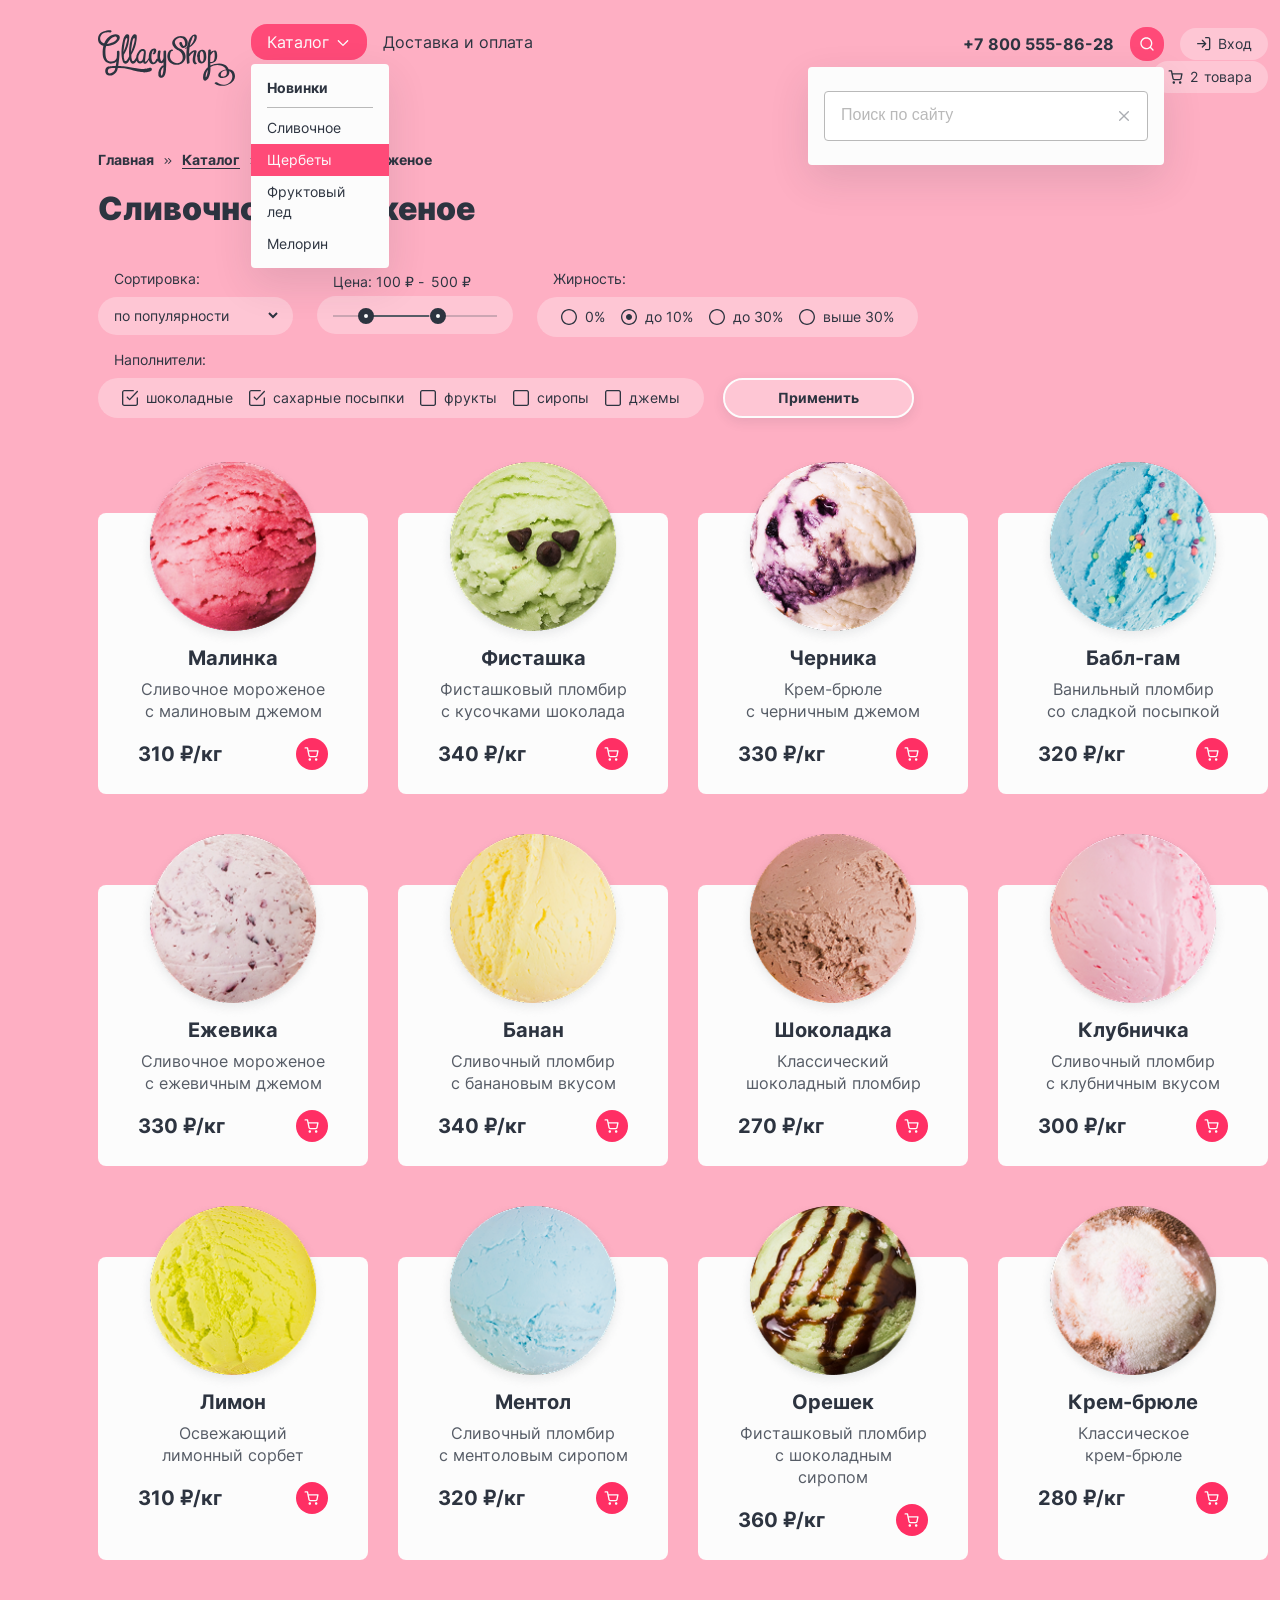
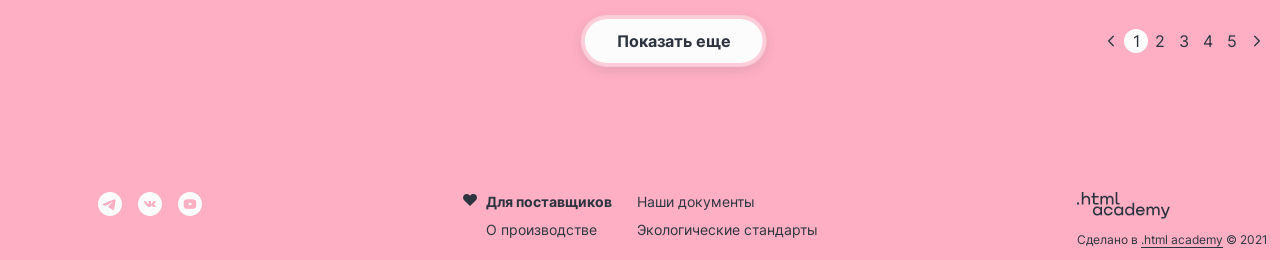
==== commit 4e36507d: "Добавляет прпвки" ====
--- a/catalog.html
+++ b/catalog.html
@@ -63,7 +63,7 @@
                   <label>
                     <input type="text" class="form-input" placeholder="Поиск по сайту">
                   </label>
-                  <button class="search-clear">
+                  <button class="search-clear" type="button">
                     <span class="visually-hidden">Очистить поле ввода</span>
                   </button>
                 </form>
@@ -88,7 +88,7 @@
                     <input type="text" class="form-input" placeholder=".....">
                   </label>
                   <div class="popover-login-button-wrapper">
-                    <button class="button button-primary">Войти</button>
+                    <button class="button button-primary" type="button">Войти</button>
                     <div class="popover-login-faq">
                       <a href="#" class="popover-login-link">Забыли пароль?</a>
                       <a href="#" class="popover-login-link">Регистрация</a>
@@ -164,7 +164,7 @@
           <form action="https://echo.htmlacademy.ru/" method="get" class="catalog-filter-form">
             <fieldset class="catalog-filter-group">
               <legend class="catalog-filter-title">Сортировка:</legend>
-              <div class="filter-field-wrapper">
+              <div class="filter-field-wrapper sorting-wrapper">
                 <select name="sorting" id="sorting" class="select-control">
                   <option value="popularity">по популярности</option>
                   <option value="cheap">сначала дешёвое</option>
@@ -175,12 +175,12 @@
 
             <fieldset class="catalog-filter-group">
               <div class="range-input-wrapper">
-                <legend class="catalog-filter-title">Цена:</legend>
+                <legend class="catalog-filter-title catalog-filter-title-range">Цена:</legend>
                 <label class="catalog-filter-label">
-                  <input class="catalog-filter-input" type="text" name="min-price" value="100" size="2" disabled><span class="ruble"> ₽ -</span>
+                  <input class="catalog-filter-input" type="text" name="min-price" value="100" disabled><span class="ruble"> ₽ - &thinsp;</span>
                 </label>
                 <label class="catalog-filter-label">
-                  <input class="catalog-filter-input" type="text" name="max-price" value="500" size="2" disabled><span class="ruble"> ₽</span>
+                  <input class="catalog-filter-input" type="text" name="max-price" value="500" disabled><span class="ruble"> ₽</span>
                 </label>
               </div>
               <div class="filter-field-wrapper range">
@@ -278,188 +278,188 @@
           <ul class="product-list">
             <li class="product-card">
               <a href="product.html" class="product-card-link">
-                <img src="./image/products/raspberry.png" alt="Сливочное мороженое с малиновым джемом" class="product-card-image" width="168" height="168">
+                <img src="./image/products/raspberry.png" alt="Сливочное мороженое с малиновым джемом" class="product-card-image" width="190" height="185">
                 <h3 class="product-card-title">Малинка</h3>
                 <p class="product-card-description">Сливочное мороженое с малиновым джемом</p>
                 <div class="price-wrapper">
                   <b class="product-card-price">310 ₽/кг</b>
-                  <button class="cart-button">
-                    <svg class="cart-button-icon" aria-hidden="true" focusable="false"  width="16" height="16" viewBox="0 0 16 16" fill="none" xmlns="http://www.w3.org/2000/svg">
-                      <path fill-rule="evenodd" clip-rule="evenodd" d="M1.16667 1.25C0.798477 1.25 0.5 1.54848 0.5 1.91667C0.5 2.28486 0.798477 2.58333 1.16667 2.58333H2.93794L3.40537 4.91872C3.40821 4.93667 3.41176 4.95438 3.416 4.97182L4.38338 9.80515L4.3835 9.80571C4.46706 10.2257 4.69562 10.603 5.02921 10.8715C5.36111 11.1387 5.77595 11.2813 6.20183 11.2748H11.8225C12.2484 11.2813 12.6633 11.1387 12.9952 10.8715C13.3289 10.6029 13.5575 10.2254 13.641 9.80515L13.641 9.80515L13.642 9.80016L14.5691 4.93872C14.6063 4.74355 14.5545 4.54195 14.4279 4.38887C14.3012 4.23578 14.1129 4.14716 13.9142 4.14716H4.61072L4.1381 1.78583C4.07574 1.47426 3.80215 1.25 3.4844 1.25H1.16667ZM5.69098 9.54444L4.87759 5.4805H13.1084L12.3328 9.54736C12.31 9.65988 12.2485 9.7609 12.1591 9.83291C12.0691 9.90535 11.9565 9.94383 11.841 9.94162L11.841 9.94149H11.8282H6.19614V9.94137L6.18337 9.94162C6.06787 9.94383 5.95528 9.90535 5.8653 9.83291C5.77531 9.76048 5.71368 9.6587 5.69117 9.5454L5.69098 9.54444ZM4.55739 13.5054C4.55739 12.8175 5.1151 12.2597 5.80307 12.2597C6.49105 12.2597 7.04876 12.8175 7.04876 13.5054C7.04876 14.1934 6.49105 14.7511 5.80307 14.7511C5.1151 14.7511 4.55739 14.1934 4.55739 13.5054ZM10.9307 13.5054C10.9307 12.8175 11.4884 12.2597 12.1764 12.2597C12.8644 12.2597 13.4221 12.8175 13.4221 13.5054C13.4221 14.1934 12.8644 14.7511 12.1764 14.7511C11.4884 14.7511 10.9307 14.1934 10.9307 13.5054Z"/>
-                    </svg>
-                    <span class="visually-hidden">Добавить в корзину</span>
-                  </button>
-                </div>
-              </a>
-            </li>
-            <li class="product-card">
-              <a href="product.html" class="product-card-link">
-                <img src="./image/products/pistachio.png" alt="Фисташковый пломбир с кусочками шоколада" class="product-card-image" width="168" height="168">
+                  <button class="cart-button" type="button">
+                    <svg class="cart-button-icon" aria-hidden="true" focusable="false"  width="16" height="16" viewBox="0 0 16 16" fill="none" xmlns="http://www.w3.org/2000/svg">
+                      <path fill-rule="evenodd" clip-rule="evenodd" d="M1.16667 1.25C0.798477 1.25 0.5 1.54848 0.5 1.91667C0.5 2.28486 0.798477 2.58333 1.16667 2.58333H2.93794L3.40537 4.91872C3.40821 4.93667 3.41176 4.95438 3.416 4.97182L4.38338 9.80515L4.3835 9.80571C4.46706 10.2257 4.69562 10.603 5.02921 10.8715C5.36111 11.1387 5.77595 11.2813 6.20183 11.2748H11.8225C12.2484 11.2813 12.6633 11.1387 12.9952 10.8715C13.3289 10.6029 13.5575 10.2254 13.641 9.80515L13.641 9.80515L13.642 9.80016L14.5691 4.93872C14.6063 4.74355 14.5545 4.54195 14.4279 4.38887C14.3012 4.23578 14.1129 4.14716 13.9142 4.14716H4.61072L4.1381 1.78583C4.07574 1.47426 3.80215 1.25 3.4844 1.25H1.16667ZM5.69098 9.54444L4.87759 5.4805H13.1084L12.3328 9.54736C12.31 9.65988 12.2485 9.7609 12.1591 9.83291C12.0691 9.90535 11.9565 9.94383 11.841 9.94162L11.841 9.94149H11.8282H6.19614V9.94137L6.18337 9.94162C6.06787 9.94383 5.95528 9.90535 5.8653 9.83291C5.77531 9.76048 5.71368 9.6587 5.69117 9.5454L5.69098 9.54444ZM4.55739 13.5054C4.55739 12.8175 5.1151 12.2597 5.80307 12.2597C6.49105 12.2597 7.04876 12.8175 7.04876 13.5054C7.04876 14.1934 6.49105 14.7511 5.80307 14.7511C5.1151 14.7511 4.55739 14.1934 4.55739 13.5054ZM10.9307 13.5054C10.9307 12.8175 11.4884 12.2597 12.1764 12.2597C12.8644 12.2597 13.4221 12.8175 13.4221 13.5054C13.4221 14.1934 12.8644 14.7511 12.1764 14.7511C11.4884 14.7511 10.9307 14.1934 10.9307 13.5054Z"/>
+                    </svg>
+                    <span class="visually-hidden">Добавить в корзину</span>
+                  </button>
+                </div>
+              </a>
+            </li>
+            <li class="product-card">
+              <a href="product.html" class="product-card-link">
+                <img src="./image/products/pistachio.png" alt="Фисташковый пломбир с кусочками шоколада" class="product-card-image" width="190" height="185">
                 <h3 class="product-card-title">Фисташка</h3>
                 <p class="product-card-description">Фисташковый пломбир с кусочками шоколада</p>
                 <div class="price-wrapper">
                   <b class="product-card-price">340 ₽/кг</b>
-                  <button class="cart-button">
-                    <svg class="cart-button-icon" aria-hidden="true" focusable="false"  width="16" height="16" viewBox="0 0 16 16" fill="none" xmlns="http://www.w3.org/2000/svg">
-                      <path fill-rule="evenodd" clip-rule="evenodd" d="M1.16667 1.25C0.798477 1.25 0.5 1.54848 0.5 1.91667C0.5 2.28486 0.798477 2.58333 1.16667 2.58333H2.93794L3.40537 4.91872C3.40821 4.93667 3.41176 4.95438 3.416 4.97182L4.38338 9.80515L4.3835 9.80571C4.46706 10.2257 4.69562 10.603 5.02921 10.8715C5.36111 11.1387 5.77595 11.2813 6.20183 11.2748H11.8225C12.2484 11.2813 12.6633 11.1387 12.9952 10.8715C13.3289 10.6029 13.5575 10.2254 13.641 9.80515L13.641 9.80515L13.642 9.80016L14.5691 4.93872C14.6063 4.74355 14.5545 4.54195 14.4279 4.38887C14.3012 4.23578 14.1129 4.14716 13.9142 4.14716H4.61072L4.1381 1.78583C4.07574 1.47426 3.80215 1.25 3.4844 1.25H1.16667ZM5.69098 9.54444L4.87759 5.4805H13.1084L12.3328 9.54736C12.31 9.65988 12.2485 9.7609 12.1591 9.83291C12.0691 9.90535 11.9565 9.94383 11.841 9.94162L11.841 9.94149H11.8282H6.19614V9.94137L6.18337 9.94162C6.06787 9.94383 5.95528 9.90535 5.8653 9.83291C5.77531 9.76048 5.71368 9.6587 5.69117 9.5454L5.69098 9.54444ZM4.55739 13.5054C4.55739 12.8175 5.1151 12.2597 5.80307 12.2597C6.49105 12.2597 7.04876 12.8175 7.04876 13.5054C7.04876 14.1934 6.49105 14.7511 5.80307 14.7511C5.1151 14.7511 4.55739 14.1934 4.55739 13.5054ZM10.9307 13.5054C10.9307 12.8175 11.4884 12.2597 12.1764 12.2597C12.8644 12.2597 13.4221 12.8175 13.4221 13.5054C13.4221 14.1934 12.8644 14.7511 12.1764 14.7511C11.4884 14.7511 10.9307 14.1934 10.9307 13.5054Z"/>
-                    </svg>
-                    <span class="visually-hidden">Добавить в корзину</span>
-                  </button>
-                </div>
-              </a>
-            </li>
-            <li class="product-card">
-              <a href="product.html" class="product-card-link">
-                <img src="./image/products/blueberry.png" alt="Крем-брюле с черничным джемом" class="product-card-image" width="168" height="168">
+                  <button class="cart-button" type="button">
+                    <svg class="cart-button-icon" aria-hidden="true" focusable="false"  width="16" height="16" viewBox="0 0 16 16" fill="none" xmlns="http://www.w3.org/2000/svg">
+                      <path fill-rule="evenodd" clip-rule="evenodd" d="M1.16667 1.25C0.798477 1.25 0.5 1.54848 0.5 1.91667C0.5 2.28486 0.798477 2.58333 1.16667 2.58333H2.93794L3.40537 4.91872C3.40821 4.93667 3.41176 4.95438 3.416 4.97182L4.38338 9.80515L4.3835 9.80571C4.46706 10.2257 4.69562 10.603 5.02921 10.8715C5.36111 11.1387 5.77595 11.2813 6.20183 11.2748H11.8225C12.2484 11.2813 12.6633 11.1387 12.9952 10.8715C13.3289 10.6029 13.5575 10.2254 13.641 9.80515L13.641 9.80515L13.642 9.80016L14.5691 4.93872C14.6063 4.74355 14.5545 4.54195 14.4279 4.38887C14.3012 4.23578 14.1129 4.14716 13.9142 4.14716H4.61072L4.1381 1.78583C4.07574 1.47426 3.80215 1.25 3.4844 1.25H1.16667ZM5.69098 9.54444L4.87759 5.4805H13.1084L12.3328 9.54736C12.31 9.65988 12.2485 9.7609 12.1591 9.83291C12.0691 9.90535 11.9565 9.94383 11.841 9.94162L11.841 9.94149H11.8282H6.19614V9.94137L6.18337 9.94162C6.06787 9.94383 5.95528 9.90535 5.8653 9.83291C5.77531 9.76048 5.71368 9.6587 5.69117 9.5454L5.69098 9.54444ZM4.55739 13.5054C4.55739 12.8175 5.1151 12.2597 5.80307 12.2597C6.49105 12.2597 7.04876 12.8175 7.04876 13.5054C7.04876 14.1934 6.49105 14.7511 5.80307 14.7511C5.1151 14.7511 4.55739 14.1934 4.55739 13.5054ZM10.9307 13.5054C10.9307 12.8175 11.4884 12.2597 12.1764 12.2597C12.8644 12.2597 13.4221 12.8175 13.4221 13.5054C13.4221 14.1934 12.8644 14.7511 12.1764 14.7511C11.4884 14.7511 10.9307 14.1934 10.9307 13.5054Z"/>
+                    </svg>
+                    <span class="visually-hidden">Добавить в корзину</span>
+                  </button>
+                </div>
+              </a>
+            </li>
+            <li class="product-card">
+              <a href="product.html" class="product-card-link">
+                <img src="./image/products/blueberry.png" alt="Крем-брюле с черничным джемом" class="product-card-image" width="190" height="185">
                 <h3 class="product-card-title">Черника</h3>
-                <p class="product-card-description">Крем-брюле с черничным джемом</p>
+                <p class="product-card-description">Крем-брюле с&nbsp;черничным джемом</p>
                 <div class="price-wrapper">
                   <b class="product-card-price">330 ₽/кг</b>
-                  <button class="cart-button">
-                    <svg class="cart-button-icon" aria-hidden="true" focusable="false"  width="16" height="16" viewBox="0 0 16 16" fill="none" xmlns="http://www.w3.org/2000/svg">
-                      <path fill-rule="evenodd" clip-rule="evenodd" d="M1.16667 1.25C0.798477 1.25 0.5 1.54848 0.5 1.91667C0.5 2.28486 0.798477 2.58333 1.16667 2.58333H2.93794L3.40537 4.91872C3.40821 4.93667 3.41176 4.95438 3.416 4.97182L4.38338 9.80515L4.3835 9.80571C4.46706 10.2257 4.69562 10.603 5.02921 10.8715C5.36111 11.1387 5.77595 11.2813 6.20183 11.2748H11.8225C12.2484 11.2813 12.6633 11.1387 12.9952 10.8715C13.3289 10.6029 13.5575 10.2254 13.641 9.80515L13.641 9.80515L13.642 9.80016L14.5691 4.93872C14.6063 4.74355 14.5545 4.54195 14.4279 4.38887C14.3012 4.23578 14.1129 4.14716 13.9142 4.14716H4.61072L4.1381 1.78583C4.07574 1.47426 3.80215 1.25 3.4844 1.25H1.16667ZM5.69098 9.54444L4.87759 5.4805H13.1084L12.3328 9.54736C12.31 9.65988 12.2485 9.7609 12.1591 9.83291C12.0691 9.90535 11.9565 9.94383 11.841 9.94162L11.841 9.94149H11.8282H6.19614V9.94137L6.18337 9.94162C6.06787 9.94383 5.95528 9.90535 5.8653 9.83291C5.77531 9.76048 5.71368 9.6587 5.69117 9.5454L5.69098 9.54444ZM4.55739 13.5054C4.55739 12.8175 5.1151 12.2597 5.80307 12.2597C6.49105 12.2597 7.04876 12.8175 7.04876 13.5054C7.04876 14.1934 6.49105 14.7511 5.80307 14.7511C5.1151 14.7511 4.55739 14.1934 4.55739 13.5054ZM10.9307 13.5054C10.9307 12.8175 11.4884 12.2597 12.1764 12.2597C12.8644 12.2597 13.4221 12.8175 13.4221 13.5054C13.4221 14.1934 12.8644 14.7511 12.1764 14.7511C11.4884 14.7511 10.9307 14.1934 10.9307 13.5054Z"/>
-                    </svg>
-                    <span class="visually-hidden">Добавить в корзину</span>
-                  </button>
-                </div>
-              </a>
-            </li>
-            <li class="product-card">
-              <a href="product.html" class="product-card-link">
-                <img src="./image/products/bubble-gum.png" alt="Ванильный пломбир со сладкой посыпкой" class="product-card-image" width="168" height="168">
+                  <button class="cart-button" type="button">
+                    <svg class="cart-button-icon" aria-hidden="true" focusable="false"  width="16" height="16" viewBox="0 0 16 16" fill="none" xmlns="http://www.w3.org/2000/svg">
+                      <path fill-rule="evenodd" clip-rule="evenodd" d="M1.16667 1.25C0.798477 1.25 0.5 1.54848 0.5 1.91667C0.5 2.28486 0.798477 2.58333 1.16667 2.58333H2.93794L3.40537 4.91872C3.40821 4.93667 3.41176 4.95438 3.416 4.97182L4.38338 9.80515L4.3835 9.80571C4.46706 10.2257 4.69562 10.603 5.02921 10.8715C5.36111 11.1387 5.77595 11.2813 6.20183 11.2748H11.8225C12.2484 11.2813 12.6633 11.1387 12.9952 10.8715C13.3289 10.6029 13.5575 10.2254 13.641 9.80515L13.641 9.80515L13.642 9.80016L14.5691 4.93872C14.6063 4.74355 14.5545 4.54195 14.4279 4.38887C14.3012 4.23578 14.1129 4.14716 13.9142 4.14716H4.61072L4.1381 1.78583C4.07574 1.47426 3.80215 1.25 3.4844 1.25H1.16667ZM5.69098 9.54444L4.87759 5.4805H13.1084L12.3328 9.54736C12.31 9.65988 12.2485 9.7609 12.1591 9.83291C12.0691 9.90535 11.9565 9.94383 11.841 9.94162L11.841 9.94149H11.8282H6.19614V9.94137L6.18337 9.94162C6.06787 9.94383 5.95528 9.90535 5.8653 9.83291C5.77531 9.76048 5.71368 9.6587 5.69117 9.5454L5.69098 9.54444ZM4.55739 13.5054C4.55739 12.8175 5.1151 12.2597 5.80307 12.2597C6.49105 12.2597 7.04876 12.8175 7.04876 13.5054C7.04876 14.1934 6.49105 14.7511 5.80307 14.7511C5.1151 14.7511 4.55739 14.1934 4.55739 13.5054ZM10.9307 13.5054C10.9307 12.8175 11.4884 12.2597 12.1764 12.2597C12.8644 12.2597 13.4221 12.8175 13.4221 13.5054C13.4221 14.1934 12.8644 14.7511 12.1764 14.7511C11.4884 14.7511 10.9307 14.1934 10.9307 13.5054Z"/>
+                    </svg>
+                    <span class="visually-hidden">Добавить в корзину</span>
+                  </button>
+                </div>
+              </a>
+            </li>
+            <li class="product-card">
+              <a href="product.html" class="product-card-link">
+                <img src="./image/products/bubble-gum.png" alt="Ванильный пломбир со сладкой посыпкой" class="product-card-image" width="190" height="185">
                 <h3 class="product-card-title">Бабл-гам</h3>
-                <p class="product-card-description">Ванильный пломбир со сладкой посыпкой</p>
+                <p class="product-card-description">Ванильный пломбир со&nbsp;сладкой посыпкой</p>
                 <div class="price-wrapper">
                   <b class="product-card-price">320 ₽/кг</b>
-                  <button class="cart-button">
-                    <svg class="cart-button-icon" aria-hidden="true" focusable="false"  width="16" height="16" viewBox="0 0 16 16" fill="none" xmlns="http://www.w3.org/2000/svg">
-                      <path fill-rule="evenodd" clip-rule="evenodd" d="M1.16667 1.25C0.798477 1.25 0.5 1.54848 0.5 1.91667C0.5 2.28486 0.798477 2.58333 1.16667 2.58333H2.93794L3.40537 4.91872C3.40821 4.93667 3.41176 4.95438 3.416 4.97182L4.38338 9.80515L4.3835 9.80571C4.46706 10.2257 4.69562 10.603 5.02921 10.8715C5.36111 11.1387 5.77595 11.2813 6.20183 11.2748H11.8225C12.2484 11.2813 12.6633 11.1387 12.9952 10.8715C13.3289 10.6029 13.5575 10.2254 13.641 9.80515L13.641 9.80515L13.642 9.80016L14.5691 4.93872C14.6063 4.74355 14.5545 4.54195 14.4279 4.38887C14.3012 4.23578 14.1129 4.14716 13.9142 4.14716H4.61072L4.1381 1.78583C4.07574 1.47426 3.80215 1.25 3.4844 1.25H1.16667ZM5.69098 9.54444L4.87759 5.4805H13.1084L12.3328 9.54736C12.31 9.65988 12.2485 9.7609 12.1591 9.83291C12.0691 9.90535 11.9565 9.94383 11.841 9.94162L11.841 9.94149H11.8282H6.19614V9.94137L6.18337 9.94162C6.06787 9.94383 5.95528 9.90535 5.8653 9.83291C5.77531 9.76048 5.71368 9.6587 5.69117 9.5454L5.69098 9.54444ZM4.55739 13.5054C4.55739 12.8175 5.1151 12.2597 5.80307 12.2597C6.49105 12.2597 7.04876 12.8175 7.04876 13.5054C7.04876 14.1934 6.49105 14.7511 5.80307 14.7511C5.1151 14.7511 4.55739 14.1934 4.55739 13.5054ZM10.9307 13.5054C10.9307 12.8175 11.4884 12.2597 12.1764 12.2597C12.8644 12.2597 13.4221 12.8175 13.4221 13.5054C13.4221 14.1934 12.8644 14.7511 12.1764 14.7511C11.4884 14.7511 10.9307 14.1934 10.9307 13.5054Z"/>
-                    </svg>
-                    <span class="visually-hidden">Добавить в корзину</span>
-                  </button>
-                </div>
-              </a>
-            </li>
-            <li class="product-card">
-              <a href="product.html" class="product-card-link">
-                <img src="./image/products/blackberry.png" alt="Сливочное мороженое с ежевичным джемом" class="product-card-image" width="168" height="168">
+                  <button class="cart-button" type="button">
+                    <svg class="cart-button-icon" aria-hidden="true" focusable="false"  width="16" height="16" viewBox="0 0 16 16" fill="none" xmlns="http://www.w3.org/2000/svg">
+                      <path fill-rule="evenodd" clip-rule="evenodd" d="M1.16667 1.25C0.798477 1.25 0.5 1.54848 0.5 1.91667C0.5 2.28486 0.798477 2.58333 1.16667 2.58333H2.93794L3.40537 4.91872C3.40821 4.93667 3.41176 4.95438 3.416 4.97182L4.38338 9.80515L4.3835 9.80571C4.46706 10.2257 4.69562 10.603 5.02921 10.8715C5.36111 11.1387 5.77595 11.2813 6.20183 11.2748H11.8225C12.2484 11.2813 12.6633 11.1387 12.9952 10.8715C13.3289 10.6029 13.5575 10.2254 13.641 9.80515L13.641 9.80515L13.642 9.80016L14.5691 4.93872C14.6063 4.74355 14.5545 4.54195 14.4279 4.38887C14.3012 4.23578 14.1129 4.14716 13.9142 4.14716H4.61072L4.1381 1.78583C4.07574 1.47426 3.80215 1.25 3.4844 1.25H1.16667ZM5.69098 9.54444L4.87759 5.4805H13.1084L12.3328 9.54736C12.31 9.65988 12.2485 9.7609 12.1591 9.83291C12.0691 9.90535 11.9565 9.94383 11.841 9.94162L11.841 9.94149H11.8282H6.19614V9.94137L6.18337 9.94162C6.06787 9.94383 5.95528 9.90535 5.8653 9.83291C5.77531 9.76048 5.71368 9.6587 5.69117 9.5454L5.69098 9.54444ZM4.55739 13.5054C4.55739 12.8175 5.1151 12.2597 5.80307 12.2597C6.49105 12.2597 7.04876 12.8175 7.04876 13.5054C7.04876 14.1934 6.49105 14.7511 5.80307 14.7511C5.1151 14.7511 4.55739 14.1934 4.55739 13.5054ZM10.9307 13.5054C10.9307 12.8175 11.4884 12.2597 12.1764 12.2597C12.8644 12.2597 13.4221 12.8175 13.4221 13.5054C13.4221 14.1934 12.8644 14.7511 12.1764 14.7511C11.4884 14.7511 10.9307 14.1934 10.9307 13.5054Z"/>
+                    </svg>
+                    <span class="visually-hidden">Добавить в корзину</span>
+                  </button>
+                </div>
+              </a>
+            </li>
+            <li class="product-card">
+              <a href="product.html" class="product-card-link">
+                <img src="./image/products/blackberry.png" alt="Сливочное мороженое с ежевичным джемом" class="product-card-image" width="190" height="185">
                 <h3 class="product-card-title">Ежевика</h3>
                 <p class="product-card-description">Сливочное мороженое с ежевичным джемом</p>
                 <div class="price-wrapper">
                   <b class="product-card-price">330 ₽/кг</b>
-                  <button class="cart-button">
-                    <svg class="cart-button-icon" aria-hidden="true" focusable="false"  width="16" height="16" viewBox="0 0 16 16" fill="none" xmlns="http://www.w3.org/2000/svg">
-                      <path fill-rule="evenodd" clip-rule="evenodd" d="M1.16667 1.25C0.798477 1.25 0.5 1.54848 0.5 1.91667C0.5 2.28486 0.798477 2.58333 1.16667 2.58333H2.93794L3.40537 4.91872C3.40821 4.93667 3.41176 4.95438 3.416 4.97182L4.38338 9.80515L4.3835 9.80571C4.46706 10.2257 4.69562 10.603 5.02921 10.8715C5.36111 11.1387 5.77595 11.2813 6.20183 11.2748H11.8225C12.2484 11.2813 12.6633 11.1387 12.9952 10.8715C13.3289 10.6029 13.5575 10.2254 13.641 9.80515L13.641 9.80515L13.642 9.80016L14.5691 4.93872C14.6063 4.74355 14.5545 4.54195 14.4279 4.38887C14.3012 4.23578 14.1129 4.14716 13.9142 4.14716H4.61072L4.1381 1.78583C4.07574 1.47426 3.80215 1.25 3.4844 1.25H1.16667ZM5.69098 9.54444L4.87759 5.4805H13.1084L12.3328 9.54736C12.31 9.65988 12.2485 9.7609 12.1591 9.83291C12.0691 9.90535 11.9565 9.94383 11.841 9.94162L11.841 9.94149H11.8282H6.19614V9.94137L6.18337 9.94162C6.06787 9.94383 5.95528 9.90535 5.8653 9.83291C5.77531 9.76048 5.71368 9.6587 5.69117 9.5454L5.69098 9.54444ZM4.55739 13.5054C4.55739 12.8175 5.1151 12.2597 5.80307 12.2597C6.49105 12.2597 7.04876 12.8175 7.04876 13.5054C7.04876 14.1934 6.49105 14.7511 5.80307 14.7511C5.1151 14.7511 4.55739 14.1934 4.55739 13.5054ZM10.9307 13.5054C10.9307 12.8175 11.4884 12.2597 12.1764 12.2597C12.8644 12.2597 13.4221 12.8175 13.4221 13.5054C13.4221 14.1934 12.8644 14.7511 12.1764 14.7511C11.4884 14.7511 10.9307 14.1934 10.9307 13.5054Z"/>
-                    </svg>
-                    <span class="visually-hidden">Добавить в корзину</span>
-                  </button>
-                </div>
-              </a>
-            </li>
-            <li class="product-card">
-              <a href="product.html" class="product-card-link">
-                <img src="./image/products/banana.png" alt="Сливочный пломбир с банановым вкусом" class="product-card-image" width="168" height="168">
+                  <button class="cart-button" type="button">
+                    <svg class="cart-button-icon" aria-hidden="true" focusable="false"  width="16" height="16" viewBox="0 0 16 16" fill="none" xmlns="http://www.w3.org/2000/svg">
+                      <path fill-rule="evenodd" clip-rule="evenodd" d="M1.16667 1.25C0.798477 1.25 0.5 1.54848 0.5 1.91667C0.5 2.28486 0.798477 2.58333 1.16667 2.58333H2.93794L3.40537 4.91872C3.40821 4.93667 3.41176 4.95438 3.416 4.97182L4.38338 9.80515L4.3835 9.80571C4.46706 10.2257 4.69562 10.603 5.02921 10.8715C5.36111 11.1387 5.77595 11.2813 6.20183 11.2748H11.8225C12.2484 11.2813 12.6633 11.1387 12.9952 10.8715C13.3289 10.6029 13.5575 10.2254 13.641 9.80515L13.641 9.80515L13.642 9.80016L14.5691 4.93872C14.6063 4.74355 14.5545 4.54195 14.4279 4.38887C14.3012 4.23578 14.1129 4.14716 13.9142 4.14716H4.61072L4.1381 1.78583C4.07574 1.47426 3.80215 1.25 3.4844 1.25H1.16667ZM5.69098 9.54444L4.87759 5.4805H13.1084L12.3328 9.54736C12.31 9.65988 12.2485 9.7609 12.1591 9.83291C12.0691 9.90535 11.9565 9.94383 11.841 9.94162L11.841 9.94149H11.8282H6.19614V9.94137L6.18337 9.94162C6.06787 9.94383 5.95528 9.90535 5.8653 9.83291C5.77531 9.76048 5.71368 9.6587 5.69117 9.5454L5.69098 9.54444ZM4.55739 13.5054C4.55739 12.8175 5.1151 12.2597 5.80307 12.2597C6.49105 12.2597 7.04876 12.8175 7.04876 13.5054C7.04876 14.1934 6.49105 14.7511 5.80307 14.7511C5.1151 14.7511 4.55739 14.1934 4.55739 13.5054ZM10.9307 13.5054C10.9307 12.8175 11.4884 12.2597 12.1764 12.2597C12.8644 12.2597 13.4221 12.8175 13.4221 13.5054C13.4221 14.1934 12.8644 14.7511 12.1764 14.7511C11.4884 14.7511 10.9307 14.1934 10.9307 13.5054Z"/>
+                    </svg>
+                    <span class="visually-hidden">Добавить в корзину</span>
+                  </button>
+                </div>
+              </a>
+            </li>
+            <li class="product-card">
+              <a href="product.html" class="product-card-link">
+                <img src="./image/products/banana.png" alt="Сливочный пломбир с банановым вкусом" class="product-card-image" width="190" height="185">
                 <h3 class="product-card-title">Банан</h3>
-                <p class="product-card-description">Сливочный пломбир с банановым вкусом</p>
+                <p class="product-card-description">Сливочный пломбир с&nbsp;банановым вкусом</p>
                 <div class="price-wrapper">
                   <b class="product-card-price">340 ₽/кг</b>
-                  <button class="cart-button">
-                    <svg class="cart-button-icon" aria-hidden="true" focusable="false"  width="16" height="16" viewBox="0 0 16 16" fill="none" xmlns="http://www.w3.org/2000/svg">
-                      <path fill-rule="evenodd" clip-rule="evenodd" d="M1.16667 1.25C0.798477 1.25 0.5 1.54848 0.5 1.91667C0.5 2.28486 0.798477 2.58333 1.16667 2.58333H2.93794L3.40537 4.91872C3.40821 4.93667 3.41176 4.95438 3.416 4.97182L4.38338 9.80515L4.3835 9.80571C4.46706 10.2257 4.69562 10.603 5.02921 10.8715C5.36111 11.1387 5.77595 11.2813 6.20183 11.2748H11.8225C12.2484 11.2813 12.6633 11.1387 12.9952 10.8715C13.3289 10.6029 13.5575 10.2254 13.641 9.80515L13.641 9.80515L13.642 9.80016L14.5691 4.93872C14.6063 4.74355 14.5545 4.54195 14.4279 4.38887C14.3012 4.23578 14.1129 4.14716 13.9142 4.14716H4.61072L4.1381 1.78583C4.07574 1.47426 3.80215 1.25 3.4844 1.25H1.16667ZM5.69098 9.54444L4.87759 5.4805H13.1084L12.3328 9.54736C12.31 9.65988 12.2485 9.7609 12.1591 9.83291C12.0691 9.90535 11.9565 9.94383 11.841 9.94162L11.841 9.94149H11.8282H6.19614V9.94137L6.18337 9.94162C6.06787 9.94383 5.95528 9.90535 5.8653 9.83291C5.77531 9.76048 5.71368 9.6587 5.69117 9.5454L5.69098 9.54444ZM4.55739 13.5054C4.55739 12.8175 5.1151 12.2597 5.80307 12.2597C6.49105 12.2597 7.04876 12.8175 7.04876 13.5054C7.04876 14.1934 6.49105 14.7511 5.80307 14.7511C5.1151 14.7511 4.55739 14.1934 4.55739 13.5054ZM10.9307 13.5054C10.9307 12.8175 11.4884 12.2597 12.1764 12.2597C12.8644 12.2597 13.4221 12.8175 13.4221 13.5054C13.4221 14.1934 12.8644 14.7511 12.1764 14.7511C11.4884 14.7511 10.9307 14.1934 10.9307 13.5054Z"/>
-                    </svg>
-                    <span class="visually-hidden">Добавить в корзину</span>
-                  </button>
-                </div>
-              </a>
-            </li>
-            <li class="product-card">
-              <a href="product.html" class="product-card-link">
-                <img src="./image/products/chocolate.png" alt="Классический шоколадный пломбир" class="product-card-image" width="168" height="168">
+                  <button class="cart-button" type="button">
+                    <svg class="cart-button-icon" aria-hidden="true" focusable="false"  width="16" height="16" viewBox="0 0 16 16" fill="none" xmlns="http://www.w3.org/2000/svg">
+                      <path fill-rule="evenodd" clip-rule="evenodd" d="M1.16667 1.25C0.798477 1.25 0.5 1.54848 0.5 1.91667C0.5 2.28486 0.798477 2.58333 1.16667 2.58333H2.93794L3.40537 4.91872C3.40821 4.93667 3.41176 4.95438 3.416 4.97182L4.38338 9.80515L4.3835 9.80571C4.46706 10.2257 4.69562 10.603 5.02921 10.8715C5.36111 11.1387 5.77595 11.2813 6.20183 11.2748H11.8225C12.2484 11.2813 12.6633 11.1387 12.9952 10.8715C13.3289 10.6029 13.5575 10.2254 13.641 9.80515L13.641 9.80515L13.642 9.80016L14.5691 4.93872C14.6063 4.74355 14.5545 4.54195 14.4279 4.38887C14.3012 4.23578 14.1129 4.14716 13.9142 4.14716H4.61072L4.1381 1.78583C4.07574 1.47426 3.80215 1.25 3.4844 1.25H1.16667ZM5.69098 9.54444L4.87759 5.4805H13.1084L12.3328 9.54736C12.31 9.65988 12.2485 9.7609 12.1591 9.83291C12.0691 9.90535 11.9565 9.94383 11.841 9.94162L11.841 9.94149H11.8282H6.19614V9.94137L6.18337 9.94162C6.06787 9.94383 5.95528 9.90535 5.8653 9.83291C5.77531 9.76048 5.71368 9.6587 5.69117 9.5454L5.69098 9.54444ZM4.55739 13.5054C4.55739 12.8175 5.1151 12.2597 5.80307 12.2597C6.49105 12.2597 7.04876 12.8175 7.04876 13.5054C7.04876 14.1934 6.49105 14.7511 5.80307 14.7511C5.1151 14.7511 4.55739 14.1934 4.55739 13.5054ZM10.9307 13.5054C10.9307 12.8175 11.4884 12.2597 12.1764 12.2597C12.8644 12.2597 13.4221 12.8175 13.4221 13.5054C13.4221 14.1934 12.8644 14.7511 12.1764 14.7511C11.4884 14.7511 10.9307 14.1934 10.9307 13.5054Z"/>
+                    </svg>
+                    <span class="visually-hidden">Добавить в корзину</span>
+                  </button>
+                </div>
+              </a>
+            </li>
+            <li class="product-card">
+              <a href="product.html" class="product-card-link">
+                <img src="./image/products/chocolate.png" alt="Классический шоколадный пломбир" class="product-card-image" width="190" height="185">
                 <h3 class="product-card-title">Шоколадка</h3>
                 <p class="product-card-description">Классический шоколадный пломбир</p>
                 <div class="price-wrapper">
                   <b class="product-card-price">270 ₽/кг</b>
-                  <button class="cart-button">
-                    <svg class="cart-button-icon" aria-hidden="true" focusable="false"  width="16" height="16" viewBox="0 0 16 16" fill="none" xmlns="http://www.w3.org/2000/svg">
-                      <path fill-rule="evenodd" clip-rule="evenodd" d="M1.16667 1.25C0.798477 1.25 0.5 1.54848 0.5 1.91667C0.5 2.28486 0.798477 2.58333 1.16667 2.58333H2.93794L3.40537 4.91872C3.40821 4.93667 3.41176 4.95438 3.416 4.97182L4.38338 9.80515L4.3835 9.80571C4.46706 10.2257 4.69562 10.603 5.02921 10.8715C5.36111 11.1387 5.77595 11.2813 6.20183 11.2748H11.8225C12.2484 11.2813 12.6633 11.1387 12.9952 10.8715C13.3289 10.6029 13.5575 10.2254 13.641 9.80515L13.641 9.80515L13.642 9.80016L14.5691 4.93872C14.6063 4.74355 14.5545 4.54195 14.4279 4.38887C14.3012 4.23578 14.1129 4.14716 13.9142 4.14716H4.61072L4.1381 1.78583C4.07574 1.47426 3.80215 1.25 3.4844 1.25H1.16667ZM5.69098 9.54444L4.87759 5.4805H13.1084L12.3328 9.54736C12.31 9.65988 12.2485 9.7609 12.1591 9.83291C12.0691 9.90535 11.9565 9.94383 11.841 9.94162L11.841 9.94149H11.8282H6.19614V9.94137L6.18337 9.94162C6.06787 9.94383 5.95528 9.90535 5.8653 9.83291C5.77531 9.76048 5.71368 9.6587 5.69117 9.5454L5.69098 9.54444ZM4.55739 13.5054C4.55739 12.8175 5.1151 12.2597 5.80307 12.2597C6.49105 12.2597 7.04876 12.8175 7.04876 13.5054C7.04876 14.1934 6.49105 14.7511 5.80307 14.7511C5.1151 14.7511 4.55739 14.1934 4.55739 13.5054ZM10.9307 13.5054C10.9307 12.8175 11.4884 12.2597 12.1764 12.2597C12.8644 12.2597 13.4221 12.8175 13.4221 13.5054C13.4221 14.1934 12.8644 14.7511 12.1764 14.7511C11.4884 14.7511 10.9307 14.1934 10.9307 13.5054Z"/>
-                    </svg>
-                    <span class="visually-hidden">Добавить в корзину</span>
-                  </button>
-                </div>
-              </a>
-            </li>
-            <li class="product-card">
-              <a href="product.html" class="product-card-link">
-                <img src="./image/products/strawberry.png" alt="Сливочный пломбир с клубничным вкусом" class="product-card-image" width="168" height="168">
+                  <button class="cart-button" type="button">
+                    <svg class="cart-button-icon" aria-hidden="true" focusable="false"  width="16" height="16" viewBox="0 0 16 16" fill="none" xmlns="http://www.w3.org/2000/svg">
+                      <path fill-rule="evenodd" clip-rule="evenodd" d="M1.16667 1.25C0.798477 1.25 0.5 1.54848 0.5 1.91667C0.5 2.28486 0.798477 2.58333 1.16667 2.58333H2.93794L3.40537 4.91872C3.40821 4.93667 3.41176 4.95438 3.416 4.97182L4.38338 9.80515L4.3835 9.80571C4.46706 10.2257 4.69562 10.603 5.02921 10.8715C5.36111 11.1387 5.77595 11.2813 6.20183 11.2748H11.8225C12.2484 11.2813 12.6633 11.1387 12.9952 10.8715C13.3289 10.6029 13.5575 10.2254 13.641 9.80515L13.641 9.80515L13.642 9.80016L14.5691 4.93872C14.6063 4.74355 14.5545 4.54195 14.4279 4.38887C14.3012 4.23578 14.1129 4.14716 13.9142 4.14716H4.61072L4.1381 1.78583C4.07574 1.47426 3.80215 1.25 3.4844 1.25H1.16667ZM5.69098 9.54444L4.87759 5.4805H13.1084L12.3328 9.54736C12.31 9.65988 12.2485 9.7609 12.1591 9.83291C12.0691 9.90535 11.9565 9.94383 11.841 9.94162L11.841 9.94149H11.8282H6.19614V9.94137L6.18337 9.94162C6.06787 9.94383 5.95528 9.90535 5.8653 9.83291C5.77531 9.76048 5.71368 9.6587 5.69117 9.5454L5.69098 9.54444ZM4.55739 13.5054C4.55739 12.8175 5.1151 12.2597 5.80307 12.2597C6.49105 12.2597 7.04876 12.8175 7.04876 13.5054C7.04876 14.1934 6.49105 14.7511 5.80307 14.7511C5.1151 14.7511 4.55739 14.1934 4.55739 13.5054ZM10.9307 13.5054C10.9307 12.8175 11.4884 12.2597 12.1764 12.2597C12.8644 12.2597 13.4221 12.8175 13.4221 13.5054C13.4221 14.1934 12.8644 14.7511 12.1764 14.7511C11.4884 14.7511 10.9307 14.1934 10.9307 13.5054Z"/>
+                    </svg>
+                    <span class="visually-hidden">Добавить в корзину</span>
+                  </button>
+                </div>
+              </a>
+            </li>
+            <li class="product-card">
+              <a href="product.html" class="product-card-link">
+                <img src="./image/products/strawberry.png" alt="Сливочный пломбир с клубничным вкусом" class="product-card-image" width="190" height="185">
                 <h3 class="product-card-title">Клубничка</h3>
-                <p class="product-card-description">Сливочный пломбир с клубничным вкусом</p>
+                <p class="product-card-description">Сливочный пломбир с&nbsp;клубничным вкусом</p>
                 <div class="price-wrapper">
                   <b class="product-card-price">300 ₽/кг</b>
-                  <button class="cart-button">
-                    <svg class="cart-button-icon" aria-hidden="true" focusable="false"  width="16" height="16" viewBox="0 0 16 16" fill="none" xmlns="http://www.w3.org/2000/svg">
-                      <path fill-rule="evenodd" clip-rule="evenodd" d="M1.16667 1.25C0.798477 1.25 0.5 1.54848 0.5 1.91667C0.5 2.28486 0.798477 2.58333 1.16667 2.58333H2.93794L3.40537 4.91872C3.40821 4.93667 3.41176 4.95438 3.416 4.97182L4.38338 9.80515L4.3835 9.80571C4.46706 10.2257 4.69562 10.603 5.02921 10.8715C5.36111 11.1387 5.77595 11.2813 6.20183 11.2748H11.8225C12.2484 11.2813 12.6633 11.1387 12.9952 10.8715C13.3289 10.6029 13.5575 10.2254 13.641 9.80515L13.641 9.80515L13.642 9.80016L14.5691 4.93872C14.6063 4.74355 14.5545 4.54195 14.4279 4.38887C14.3012 4.23578 14.1129 4.14716 13.9142 4.14716H4.61072L4.1381 1.78583C4.07574 1.47426 3.80215 1.25 3.4844 1.25H1.16667ZM5.69098 9.54444L4.87759 5.4805H13.1084L12.3328 9.54736C12.31 9.65988 12.2485 9.7609 12.1591 9.83291C12.0691 9.90535 11.9565 9.94383 11.841 9.94162L11.841 9.94149H11.8282H6.19614V9.94137L6.18337 9.94162C6.06787 9.94383 5.95528 9.90535 5.8653 9.83291C5.77531 9.76048 5.71368 9.6587 5.69117 9.5454L5.69098 9.54444ZM4.55739 13.5054C4.55739 12.8175 5.1151 12.2597 5.80307 12.2597C6.49105 12.2597 7.04876 12.8175 7.04876 13.5054C7.04876 14.1934 6.49105 14.7511 5.80307 14.7511C5.1151 14.7511 4.55739 14.1934 4.55739 13.5054ZM10.9307 13.5054C10.9307 12.8175 11.4884 12.2597 12.1764 12.2597C12.8644 12.2597 13.4221 12.8175 13.4221 13.5054C13.4221 14.1934 12.8644 14.7511 12.1764 14.7511C11.4884 14.7511 10.9307 14.1934 10.9307 13.5054Z"/>
-                    </svg>
-                    <span class="visually-hidden">Добавить в корзину</span>
-                  </button>
-                </div>
-              </a>
-            </li>
-            <li class="product-card">
-              <a href="product.html" class="product-card-link">
-                <img src="./image/products/lemon.png" alt="Освежающий лимонный сорбет" class="product-card-image" width="168" height="168">
+                  <button class="cart-button" type="button">
+                    <svg class="cart-button-icon" aria-hidden="true" focusable="false"  width="16" height="16" viewBox="0 0 16 16" fill="none" xmlns="http://www.w3.org/2000/svg">
+                      <path fill-rule="evenodd" clip-rule="evenodd" d="M1.16667 1.25C0.798477 1.25 0.5 1.54848 0.5 1.91667C0.5 2.28486 0.798477 2.58333 1.16667 2.58333H2.93794L3.40537 4.91872C3.40821 4.93667 3.41176 4.95438 3.416 4.97182L4.38338 9.80515L4.3835 9.80571C4.46706 10.2257 4.69562 10.603 5.02921 10.8715C5.36111 11.1387 5.77595 11.2813 6.20183 11.2748H11.8225C12.2484 11.2813 12.6633 11.1387 12.9952 10.8715C13.3289 10.6029 13.5575 10.2254 13.641 9.80515L13.641 9.80515L13.642 9.80016L14.5691 4.93872C14.6063 4.74355 14.5545 4.54195 14.4279 4.38887C14.3012 4.23578 14.1129 4.14716 13.9142 4.14716H4.61072L4.1381 1.78583C4.07574 1.47426 3.80215 1.25 3.4844 1.25H1.16667ZM5.69098 9.54444L4.87759 5.4805H13.1084L12.3328 9.54736C12.31 9.65988 12.2485 9.7609 12.1591 9.83291C12.0691 9.90535 11.9565 9.94383 11.841 9.94162L11.841 9.94149H11.8282H6.19614V9.94137L6.18337 9.94162C6.06787 9.94383 5.95528 9.90535 5.8653 9.83291C5.77531 9.76048 5.71368 9.6587 5.69117 9.5454L5.69098 9.54444ZM4.55739 13.5054C4.55739 12.8175 5.1151 12.2597 5.80307 12.2597C6.49105 12.2597 7.04876 12.8175 7.04876 13.5054C7.04876 14.1934 6.49105 14.7511 5.80307 14.7511C5.1151 14.7511 4.55739 14.1934 4.55739 13.5054ZM10.9307 13.5054C10.9307 12.8175 11.4884 12.2597 12.1764 12.2597C12.8644 12.2597 13.4221 12.8175 13.4221 13.5054C13.4221 14.1934 12.8644 14.7511 12.1764 14.7511C11.4884 14.7511 10.9307 14.1934 10.9307 13.5054Z"/>
+                    </svg>
+                    <span class="visually-hidden">Добавить в корзину</span>
+                  </button>
+                </div>
+              </a>
+            </li>
+            <li class="product-card">
+              <a href="product.html" class="product-card-link">
+                <img src="./image/products/lemon.png" alt="Освежающий лимонный сорбет" class="product-card-image" width="190" height="185">
                 <h3 class="product-card-title">Лимон</h3>
                 <p class="product-card-description">Освежающий лимонный сорбет</p>
                 <div class="price-wrapper">
                   <b class="product-card-price">310 ₽/кг</b>
-                  <button class="cart-button">
-                    <svg class="cart-button-icon" aria-hidden="true" focusable="false"  width="16" height="16" viewBox="0 0 16 16" fill="none" xmlns="http://www.w3.org/2000/svg">
-                      <path fill-rule="evenodd" clip-rule="evenodd" d="M1.16667 1.25C0.798477 1.25 0.5 1.54848 0.5 1.91667C0.5 2.28486 0.798477 2.58333 1.16667 2.58333H2.93794L3.40537 4.91872C3.40821 4.93667 3.41176 4.95438 3.416 4.97182L4.38338 9.80515L4.3835 9.80571C4.46706 10.2257 4.69562 10.603 5.02921 10.8715C5.36111 11.1387 5.77595 11.2813 6.20183 11.2748H11.8225C12.2484 11.2813 12.6633 11.1387 12.9952 10.8715C13.3289 10.6029 13.5575 10.2254 13.641 9.80515L13.641 9.80515L13.642 9.80016L14.5691 4.93872C14.6063 4.74355 14.5545 4.54195 14.4279 4.38887C14.3012 4.23578 14.1129 4.14716 13.9142 4.14716H4.61072L4.1381 1.78583C4.07574 1.47426 3.80215 1.25 3.4844 1.25H1.16667ZM5.69098 9.54444L4.87759 5.4805H13.1084L12.3328 9.54736C12.31 9.65988 12.2485 9.7609 12.1591 9.83291C12.0691 9.90535 11.9565 9.94383 11.841 9.94162L11.841 9.94149H11.8282H6.19614V9.94137L6.18337 9.94162C6.06787 9.94383 5.95528 9.90535 5.8653 9.83291C5.77531 9.76048 5.71368 9.6587 5.69117 9.5454L5.69098 9.54444ZM4.55739 13.5054C4.55739 12.8175 5.1151 12.2597 5.80307 12.2597C6.49105 12.2597 7.04876 12.8175 7.04876 13.5054C7.04876 14.1934 6.49105 14.7511 5.80307 14.7511C5.1151 14.7511 4.55739 14.1934 4.55739 13.5054ZM10.9307 13.5054C10.9307 12.8175 11.4884 12.2597 12.1764 12.2597C12.8644 12.2597 13.4221 12.8175 13.4221 13.5054C13.4221 14.1934 12.8644 14.7511 12.1764 14.7511C11.4884 14.7511 10.9307 14.1934 10.9307 13.5054Z"/>
-                    </svg>
-                    <span class="visually-hidden">Добавить в корзину</span>
-                  </button>
-                </div>
-              </a>
-            </li>
-            <li class="product-card">
-              <a href="product.html" class="product-card-link">
-                <img src="./image/products/menthol.png" alt="Сливочный пломбир с ментоловым сиропом" class="product-card-image" width="168" height="168">
+                  <button class="cart-button" type="button">
+                    <svg class="cart-button-icon" aria-hidden="true" focusable="false"  width="16" height="16" viewBox="0 0 16 16" fill="none" xmlns="http://www.w3.org/2000/svg">
+                      <path fill-rule="evenodd" clip-rule="evenodd" d="M1.16667 1.25C0.798477 1.25 0.5 1.54848 0.5 1.91667C0.5 2.28486 0.798477 2.58333 1.16667 2.58333H2.93794L3.40537 4.91872C3.40821 4.93667 3.41176 4.95438 3.416 4.97182L4.38338 9.80515L4.3835 9.80571C4.46706 10.2257 4.69562 10.603 5.02921 10.8715C5.36111 11.1387 5.77595 11.2813 6.20183 11.2748H11.8225C12.2484 11.2813 12.6633 11.1387 12.9952 10.8715C13.3289 10.6029 13.5575 10.2254 13.641 9.80515L13.641 9.80515L13.642 9.80016L14.5691 4.93872C14.6063 4.74355 14.5545 4.54195 14.4279 4.38887C14.3012 4.23578 14.1129 4.14716 13.9142 4.14716H4.61072L4.1381 1.78583C4.07574 1.47426 3.80215 1.25 3.4844 1.25H1.16667ZM5.69098 9.54444L4.87759 5.4805H13.1084L12.3328 9.54736C12.31 9.65988 12.2485 9.7609 12.1591 9.83291C12.0691 9.90535 11.9565 9.94383 11.841 9.94162L11.841 9.94149H11.8282H6.19614V9.94137L6.18337 9.94162C6.06787 9.94383 5.95528 9.90535 5.8653 9.83291C5.77531 9.76048 5.71368 9.6587 5.69117 9.5454L5.69098 9.54444ZM4.55739 13.5054C4.55739 12.8175 5.1151 12.2597 5.80307 12.2597C6.49105 12.2597 7.04876 12.8175 7.04876 13.5054C7.04876 14.1934 6.49105 14.7511 5.80307 14.7511C5.1151 14.7511 4.55739 14.1934 4.55739 13.5054ZM10.9307 13.5054C10.9307 12.8175 11.4884 12.2597 12.1764 12.2597C12.8644 12.2597 13.4221 12.8175 13.4221 13.5054C13.4221 14.1934 12.8644 14.7511 12.1764 14.7511C11.4884 14.7511 10.9307 14.1934 10.9307 13.5054Z"/>
+                    </svg>
+                    <span class="visually-hidden">Добавить в корзину</span>
+                  </button>
+                </div>
+              </a>
+            </li>
+            <li class="product-card">
+              <a href="product.html" class="product-card-link">
+                <img src="./image/products/menthol.png" alt="Сливочный пломбир с ментоловым сиропом" class="product-card-image" width="190" height="185">
                 <h3 class="product-card-title">Ментол</h3>
-                <p class="product-card-description">Сливочный пломбир с ментоловым сиропом</p>
+                <p class="product-card-description">Сливочный пломбир с&nbsp;ментоловым сиропом</p>
                 <div class="price-wrapper">
                   <b class="product-card-price">320 ₽/кг</b>
-                  <button class="cart-button">
-                    <svg class="cart-button-icon" aria-hidden="true" focusable="false"  width="16" height="16" viewBox="0 0 16 16" fill="none" xmlns="http://www.w3.org/2000/svg">
-                      <path fill-rule="evenodd" clip-rule="evenodd" d="M1.16667 1.25C0.798477 1.25 0.5 1.54848 0.5 1.91667C0.5 2.28486 0.798477 2.58333 1.16667 2.58333H2.93794L3.40537 4.91872C3.40821 4.93667 3.41176 4.95438 3.416 4.97182L4.38338 9.80515L4.3835 9.80571C4.46706 10.2257 4.69562 10.603 5.02921 10.8715C5.36111 11.1387 5.77595 11.2813 6.20183 11.2748H11.8225C12.2484 11.2813 12.6633 11.1387 12.9952 10.8715C13.3289 10.6029 13.5575 10.2254 13.641 9.80515L13.641 9.80515L13.642 9.80016L14.5691 4.93872C14.6063 4.74355 14.5545 4.54195 14.4279 4.38887C14.3012 4.23578 14.1129 4.14716 13.9142 4.14716H4.61072L4.1381 1.78583C4.07574 1.47426 3.80215 1.25 3.4844 1.25H1.16667ZM5.69098 9.54444L4.87759 5.4805H13.1084L12.3328 9.54736C12.31 9.65988 12.2485 9.7609 12.1591 9.83291C12.0691 9.90535 11.9565 9.94383 11.841 9.94162L11.841 9.94149H11.8282H6.19614V9.94137L6.18337 9.94162C6.06787 9.94383 5.95528 9.90535 5.8653 9.83291C5.77531 9.76048 5.71368 9.6587 5.69117 9.5454L5.69098 9.54444ZM4.55739 13.5054C4.55739 12.8175 5.1151 12.2597 5.80307 12.2597C6.49105 12.2597 7.04876 12.8175 7.04876 13.5054C7.04876 14.1934 6.49105 14.7511 5.80307 14.7511C5.1151 14.7511 4.55739 14.1934 4.55739 13.5054ZM10.9307 13.5054C10.9307 12.8175 11.4884 12.2597 12.1764 12.2597C12.8644 12.2597 13.4221 12.8175 13.4221 13.5054C13.4221 14.1934 12.8644 14.7511 12.1764 14.7511C11.4884 14.7511 10.9307 14.1934 10.9307 13.5054Z"/>
-                    </svg>
-                    <span class="visually-hidden">Добавить в корзину</span>
-                  </button>
-                </div>
-              </a>
-            </li>
-            <li class="product-card">
-              <a href="product.html" class="product-card-link">
-                <img src="./image/products/nut.png" alt="Фисташковый пломбир с шоколадным сиропом" class="product-card-image" width="168" height="168">
+                  <button class="cart-button" type="button">
+                    <svg class="cart-button-icon" aria-hidden="true" focusable="false"  width="16" height="16" viewBox="0 0 16 16" fill="none" xmlns="http://www.w3.org/2000/svg">
+                      <path fill-rule="evenodd" clip-rule="evenodd" d="M1.16667 1.25C0.798477 1.25 0.5 1.54848 0.5 1.91667C0.5 2.28486 0.798477 2.58333 1.16667 2.58333H2.93794L3.40537 4.91872C3.40821 4.93667 3.41176 4.95438 3.416 4.97182L4.38338 9.80515L4.3835 9.80571C4.46706 10.2257 4.69562 10.603 5.02921 10.8715C5.36111 11.1387 5.77595 11.2813 6.20183 11.2748H11.8225C12.2484 11.2813 12.6633 11.1387 12.9952 10.8715C13.3289 10.6029 13.5575 10.2254 13.641 9.80515L13.641 9.80515L13.642 9.80016L14.5691 4.93872C14.6063 4.74355 14.5545 4.54195 14.4279 4.38887C14.3012 4.23578 14.1129 4.14716 13.9142 4.14716H4.61072L4.1381 1.78583C4.07574 1.47426 3.80215 1.25 3.4844 1.25H1.16667ZM5.69098 9.54444L4.87759 5.4805H13.1084L12.3328 9.54736C12.31 9.65988 12.2485 9.7609 12.1591 9.83291C12.0691 9.90535 11.9565 9.94383 11.841 9.94162L11.841 9.94149H11.8282H6.19614V9.94137L6.18337 9.94162C6.06787 9.94383 5.95528 9.90535 5.8653 9.83291C5.77531 9.76048 5.71368 9.6587 5.69117 9.5454L5.69098 9.54444ZM4.55739 13.5054C4.55739 12.8175 5.1151 12.2597 5.80307 12.2597C6.49105 12.2597 7.04876 12.8175 7.04876 13.5054C7.04876 14.1934 6.49105 14.7511 5.80307 14.7511C5.1151 14.7511 4.55739 14.1934 4.55739 13.5054ZM10.9307 13.5054C10.9307 12.8175 11.4884 12.2597 12.1764 12.2597C12.8644 12.2597 13.4221 12.8175 13.4221 13.5054C13.4221 14.1934 12.8644 14.7511 12.1764 14.7511C11.4884 14.7511 10.9307 14.1934 10.9307 13.5054Z"/>
+                    </svg>
+                    <span class="visually-hidden">Добавить в корзину</span>
+                  </button>
+                </div>
+              </a>
+            </li>
+            <li class="product-card">
+              <a href="product.html" class="product-card-link">
+                <img src="./image/products/nut.png" alt="Фисташковый пломбир с шоколадным сиропом" class="product-card-image" width="190" height="185">
                 <h3 class="product-card-title">Орешек</h3>
                 <p class="product-card-description">Фисташковый пломбир с шоколадным сиропом</p>
                 <div class="price-wrapper">
                   <b class="product-card-price">360 ₽/кг</b>
-                  <button class="cart-button">
-                    <svg class="cart-button-icon" aria-hidden="true" focusable="false"  width="16" height="16" viewBox="0 0 16 16" fill="none" xmlns="http://www.w3.org/2000/svg">
-                      <path fill-rule="evenodd" clip-rule="evenodd" d="M1.16667 1.25C0.798477 1.25 0.5 1.54848 0.5 1.91667C0.5 2.28486 0.798477 2.58333 1.16667 2.58333H2.93794L3.40537 4.91872C3.40821 4.93667 3.41176 4.95438 3.416 4.97182L4.38338 9.80515L4.3835 9.80571C4.46706 10.2257 4.69562 10.603 5.02921 10.8715C5.36111 11.1387 5.77595 11.2813 6.20183 11.2748H11.8225C12.2484 11.2813 12.6633 11.1387 12.9952 10.8715C13.3289 10.6029 13.5575 10.2254 13.641 9.80515L13.641 9.80515L13.642 9.80016L14.5691 4.93872C14.6063 4.74355 14.5545 4.54195 14.4279 4.38887C14.3012 4.23578 14.1129 4.14716 13.9142 4.14716H4.61072L4.1381 1.78583C4.07574 1.47426 3.80215 1.25 3.4844 1.25H1.16667ZM5.69098 9.54444L4.87759 5.4805H13.1084L12.3328 9.54736C12.31 9.65988 12.2485 9.7609 12.1591 9.83291C12.0691 9.90535 11.9565 9.94383 11.841 9.94162L11.841 9.94149H11.8282H6.19614V9.94137L6.18337 9.94162C6.06787 9.94383 5.95528 9.90535 5.8653 9.83291C5.77531 9.76048 5.71368 9.6587 5.69117 9.5454L5.69098 9.54444ZM4.55739 13.5054C4.55739 12.8175 5.1151 12.2597 5.80307 12.2597C6.49105 12.2597 7.04876 12.8175 7.04876 13.5054C7.04876 14.1934 6.49105 14.7511 5.80307 14.7511C5.1151 14.7511 4.55739 14.1934 4.55739 13.5054ZM10.9307 13.5054C10.9307 12.8175 11.4884 12.2597 12.1764 12.2597C12.8644 12.2597 13.4221 12.8175 13.4221 13.5054C13.4221 14.1934 12.8644 14.7511 12.1764 14.7511C11.4884 14.7511 10.9307 14.1934 10.9307 13.5054Z"/>
-                    </svg>
-                    <span class="visually-hidden">Добавить в корзину</span>
-                  </button>
-                </div>
-              </a>
-            </li>
-            <li class="product-card">
-              <a href="product.html" class="product-card-link">
-                <img src="./image/products/crème-brulee.png" alt="Классическое крем-брюле" class="product-card-image" width="168" height="168">
+                  <button class="cart-button" type="button">
+                    <svg class="cart-button-icon" aria-hidden="true" focusable="false"  width="16" height="16" viewBox="0 0 16 16" fill="none" xmlns="http://www.w3.org/2000/svg">
+                      <path fill-rule="evenodd" clip-rule="evenodd" d="M1.16667 1.25C0.798477 1.25 0.5 1.54848 0.5 1.91667C0.5 2.28486 0.798477 2.58333 1.16667 2.58333H2.93794L3.40537 4.91872C3.40821 4.93667 3.41176 4.95438 3.416 4.97182L4.38338 9.80515L4.3835 9.80571C4.46706 10.2257 4.69562 10.603 5.02921 10.8715C5.36111 11.1387 5.77595 11.2813 6.20183 11.2748H11.8225C12.2484 11.2813 12.6633 11.1387 12.9952 10.8715C13.3289 10.6029 13.5575 10.2254 13.641 9.80515L13.641 9.80515L13.642 9.80016L14.5691 4.93872C14.6063 4.74355 14.5545 4.54195 14.4279 4.38887C14.3012 4.23578 14.1129 4.14716 13.9142 4.14716H4.61072L4.1381 1.78583C4.07574 1.47426 3.80215 1.25 3.4844 1.25H1.16667ZM5.69098 9.54444L4.87759 5.4805H13.1084L12.3328 9.54736C12.31 9.65988 12.2485 9.7609 12.1591 9.83291C12.0691 9.90535 11.9565 9.94383 11.841 9.94162L11.841 9.94149H11.8282H6.19614V9.94137L6.18337 9.94162C6.06787 9.94383 5.95528 9.90535 5.8653 9.83291C5.77531 9.76048 5.71368 9.6587 5.69117 9.5454L5.69098 9.54444ZM4.55739 13.5054C4.55739 12.8175 5.1151 12.2597 5.80307 12.2597C6.49105 12.2597 7.04876 12.8175 7.04876 13.5054C7.04876 14.1934 6.49105 14.7511 5.80307 14.7511C5.1151 14.7511 4.55739 14.1934 4.55739 13.5054ZM10.9307 13.5054C10.9307 12.8175 11.4884 12.2597 12.1764 12.2597C12.8644 12.2597 13.4221 12.8175 13.4221 13.5054C13.4221 14.1934 12.8644 14.7511 12.1764 14.7511C11.4884 14.7511 10.9307 14.1934 10.9307 13.5054Z"/>
+                    </svg>
+                    <span class="visually-hidden">Добавить в корзину</span>
+                  </button>
+                </div>
+              </a>
+            </li>
+            <li class="product-card">
+              <a href="product.html" class="product-card-link">
+                <img src="./image/products/crème-brulee.png" alt="Классическое крем-брюле" class="product-card-image" width="190" height="185">
                 <h3 class="product-card-title">Крем-брюле</h3>
-                <p class="product-card-description">Классическое крем-брюле</p>
+                <p class="product-card-description">Классическое<br>крем-брюле</p>
                 <div class="price-wrapper">
                   <b class="product-card-price">280 ₽/кг</b>
-                  <button class="cart-button">
+                  <button class="cart-button" type="button">
                     <svg class="cart-button-icon" aria-hidden="true" focusable="false"  width="16" height="16" viewBox="0 0 16 16" fill="none" xmlns="http://www.w3.org/2000/svg">
                       <path fill-rule="evenodd" clip-rule="evenodd" d="M1.16667 1.25C0.798477 1.25 0.5 1.54848 0.5 1.91667C0.5 2.28486 0.798477 2.58333 1.16667 2.58333H2.93794L3.40537 4.91872C3.40821 4.93667 3.41176 4.95438 3.416 4.97182L4.38338 9.80515L4.3835 9.80571C4.46706 10.2257 4.69562 10.603 5.02921 10.8715C5.36111 11.1387 5.77595 11.2813 6.20183 11.2748H11.8225C12.2484 11.2813 12.6633 11.1387 12.9952 10.8715C13.3289 10.6029 13.5575 10.2254 13.641 9.80515L13.641 9.80515L13.642 9.80016L14.5691 4.93872C14.6063 4.74355 14.5545 4.54195 14.4279 4.38887C14.3012 4.23578 14.1129 4.14716 13.9142 4.14716H4.61072L4.1381 1.78583C4.07574 1.47426 3.80215 1.25 3.4844 1.25H1.16667ZM5.69098 9.54444L4.87759 5.4805H13.1084L12.3328 9.54736C12.31 9.65988 12.2485 9.7609 12.1591 9.83291C12.0691 9.90535 11.9565 9.94383 11.841 9.94162L11.841 9.94149H11.8282H6.19614V9.94137L6.18337 9.94162C6.06787 9.94383 5.95528 9.90535 5.8653 9.83291C5.77531 9.76048 5.71368 9.6587 5.69117 9.5454L5.69098 9.54444ZM4.55739 13.5054C4.55739 12.8175 5.1151 12.2597 5.80307 12.2597C6.49105 12.2597 7.04876 12.8175 7.04876 13.5054C7.04876 14.1934 6.49105 14.7511 5.80307 14.7511C5.1151 14.7511 4.55739 14.1934 4.55739 13.5054ZM10.9307 13.5054C10.9307 12.8175 11.4884 12.2597 12.1764 12.2597C12.8644 12.2597 13.4221 12.8175 13.4221 13.5054C13.4221 14.1934 12.8644 14.7511 12.1764 14.7511C11.4884 14.7511 10.9307 14.1934 10.9307 13.5054Z"/>
                     </svg>
@@ -471,7 +471,7 @@
           </ul>
 
           <div class="pagination-wrapper">
-            <button class="button pagination-show-more">Показать еще</button>
+            <button class="button pagination-show-more" type="button">Показать еще</button>
             <ul class="pagination">
               <li class="pagination-item">
                 <a class="pagination-link pagination-prev pagination-disabled">
--- a/styles/styles.css
+++ b/styles/styles.css
@@ -27,6 +27,7 @@
 }
 
 body {
+  min-width: 1366px;
   margin: 0;
   display: flex;
   flex-direction: column;
@@ -161,6 +162,10 @@
   padding: 24px 0;
 }
 
+.main-header {
+  padding-bottom: 10px;
+}
+
 .navigation {
   display: flex;
   align-items: center;
@@ -176,6 +181,7 @@
 
 .navigation-list {
   display: flex;
+  flex-wrap: wrap;
   align-items: center;
   width: 422px;
   margin: 0;
@@ -188,7 +194,7 @@
 }
 
 .navigation-user {
-  max-width: 431px;
+  min-width: 433px;
   margin-left: auto;
   font-size: 14px;
   justify-content: flex-end;
@@ -216,8 +222,9 @@
 }
 
 .header-phone {
+  font-size: 16px;
   font-weight: 700;
-  text-wrap: nowrap;
+  text-wrap: wrap;
   color: #2d3440;
   text-decoration: none;
 }
@@ -332,15 +339,14 @@
 }
 
 .slide-content {
-  margin-right: 28px;
   padding-left: 70px;
-  width: 429px;
+  min-width: 429px;
 }
 
 .slider-controll {
   margin-right: 57px;
   position: relative;
-  padding: 21px 20px 26px;
+  padding: 21px 20px 0;
 }
 
 .slide-image-wrapper {
@@ -522,12 +528,17 @@
   bottom: 0;
 }
 
+.slide-control {
+  margin-top: -30px;
+}
+
 .slide-control label {
   cursor: pointer;
 }
 
 .slider-button {
-  margin-right: 8px;
+  padding: 0;
+  margin-right: 5px;
   width: 12px;
   height: 12px;
   border-radius: 100px;
@@ -585,6 +596,8 @@
 
 .offer-present-cards {
   display: flex;
+  flex-wrap: wrap;
+  row-gap: 30px;
   justify-content: space-between;
   margin: 0;
   padding: 0;
@@ -595,9 +608,9 @@
   display: flex;
   flex-direction: column;
   align-items: flex-start;
-  gap: 28px;
+  gap: 26px;
   width: 570px;
-  padding: 36px 217px 36px 36px;
+  padding: 36px 217px 28px 33px;
   border-radius: 16px;
   box-sizing: border-box;
   background-size: 194px auto;
@@ -633,6 +646,7 @@
   background-image: url("../image/background/advantages.png");
   background-repeat: no-repeat;
   border-radius: 16px;
+  background-size: cover;
 }
 
 .advantages-wrapper {
@@ -649,7 +663,7 @@
   color: #565c66;
   display: grid;
   grid-template-columns: repeat(2, 506px);
-  gap: 32px 40px;
+  gap: 40px 32px;
 }
 
 .advantages-item {
@@ -661,13 +675,14 @@
 .advantages-item::before {
   position: absolute;
   content: "";
-  width: 48px;
-  height: 48px;
+  width: 44px;
+  height: 44px;
   border: 2px solid #2d3440;
   border-radius: 50%;
   left: 0;
   background-position: center;
   background-repeat: no-repeat;
+  background-size: 40px 34px;
 }
 
 .advantages-item:first-child::before {
@@ -769,6 +784,9 @@
 
 .form-input::placeholder {
   color: #b9b9b9;
+  font-family: inherit;
+  font-size: 16px;
+  line-height: 20px;
 }
 
 .subscribe-form label {
@@ -784,7 +802,8 @@
 .delivery {
   display: flex;
   justify-content: space-between;
-  padding: 64px 64px 64px 100px;
+  align-items: center;
+  padding: 64px 64px 62px 100px;
   border-radius: 16px;
   background-color: #f8f8f8;
   background-image: url("../image/background/delivery.png");
@@ -813,7 +832,7 @@
   padding: 40px 40px 42px;
   box-shadow: 0 15px 40px 0 #2d34401f;
   background-color: #fcfcfc;
-  border-radius: 16px;
+  border-radius: 8px;
 }
 
 .delivery-form-wrapper .delivery-description {
@@ -855,12 +874,63 @@
 }
 
 .info {
+  position: relative;
   margin-left: 4px;
   border: none;
   padding: 0;
   width: 14px;
   height: 14px;
   background-image: url("../image/svg/info.svg");
+  cursor: pointer;
+}
+
+.info:hover .tooltip {
+  display: block;
+}
+
+.tooltip {
+  display: none;
+  width: 162px;
+  padding: 10px 8px;
+  position: absolute;
+  top: -10px;
+  left: 20px;
+  font-size: 12px;
+  font-weight: 400;
+  line-height: 16px;
+  color: #565c66;
+  background-color: #ffffff;
+  border: 1px solid #b9b9b9;
+  box-shadow: 0 4px 8px 0 #c2c2c233;
+  text-align: left;
+}
+
+.tooltip::before {
+  content: "";
+  position: absolute;
+  top: 17px;
+  left: -7px;
+  transform: translateY(-50%);
+  width: 0;
+  height: 0;
+  border-top: 8px solid transparent;
+  border-bottom: 8px solid transparent;
+  border-right: 8px solid #b9b9b9;
+  z-index: 1;
+}
+
+.tooltip::after {
+  content: "";
+  position: absolute;
+  top: 17px;
+  left: -6px;
+  transform: translateY(-50%);
+  width: 0;
+  height: 0;
+  border-top: 7px solid transparent;
+  border-bottom: 7px solid transparent;
+  border-right: 7px solid #ffffff;
+  z-index: 1;
 }
 
 /* Contact */
@@ -870,19 +940,25 @@
   padding: 64px;
   border-radius: 16px;
   background-image: url("../image/background/contact.jpg");
-  background-size: 85%;
+  background-size: cover;
+  background-repeat: no-repeat;
 }
 
 .contact-wrapper {
+  display: flex;
+  flex-direction: column;
+  align-items: flex-start;
+  gap: 12px;
   width: 343px;
   box-sizing: border-box;
   padding: 40px;
-  border-radius: 16px;
+  border-radius: 8px;
   background-color: #fcfcfc;
   box-shadow: 0 8px 16px 0 #2d34401f;
 }
 
 .contact p {
+  margin: 0;
   color: #565c66;
 }
 
@@ -894,10 +970,16 @@
 }
 
 .contact-tel {
+  margin-top: 12px;
+  margin-bottom: 3px;
   font-style: normal;
 }
 
-.contact-schedule {
+.contact-tel p {
+  margin-bottom: 12px;
+}
+
+.contact-sheduler {
   font-size: 14px;
   line-height: 20px;
 }
@@ -912,6 +994,7 @@
 .page-footer-container {
   display: flex;
   justify-content: space-between;
+  align-items: flex-start;
   width: 1170px;
   margin: 0 auto;
 }
@@ -926,9 +1009,9 @@
 }
 
 .footer-nav-item {
+  margin-bottom: 8px;
   padding-left: 24px;
   color: #2d3440;
-  text-wrap: nowrap;
 }
 
 .footer-nav-item-active {
@@ -941,16 +1024,26 @@
 .footer-nav-link {
   text-decoration: none;
   color: #2d3440;
+  text-wrap: nowrap;
 }
 
 .footer-developer-description {
+  margin-top: 8px;
+  max-width: 193px;
   font-size: 12px;
   line-height: 16px;
+  text-wrap: nowrap;
+}
+
+.footer-developer-description span {
+  font-size: 12px;
 }
 
 .htmlacademy-link {
-  font-size: 14px;
+  font-size: 12px;
   color: #2d3440;
+  text-decoration: none;
+  border-bottom: 1px solid #2d3440;
 }
 
 /* Catalog */
@@ -959,7 +1052,8 @@
 
 .breadcrumbs {
   display: flex;
-  margin: 32px 0 16px;
+  flex-wrap: wrap;
+  margin: 30px 0 16px;
   padding: 0;
   color: #2d3440;
   font-size: 14px;
@@ -1009,11 +1103,15 @@
 
 /* Filter */
 
+.catalog-filter {
+  margin-bottom: 98px;
+}
+
 .catalog-filter-form {
   margin-bottom: 95px;
   display: flex;
   flex-wrap: wrap;
-  gap: 24px;
+  gap: 16px 24px;
 }
 
 .catalog-filter-group {
@@ -1023,9 +1121,10 @@
 }
 
 .catalog-filter-title {
-  margin-bottom: 8px;
-  margin-left: 16px;
+  margin-bottom: 11px;
+  margin-left: 14px;
   font-size: 14px;
+  line-height: 14px;
 }
 
 .catalog-filter-group:first-child .filter-field-wrapper {
@@ -1041,7 +1140,12 @@
   border: 2px solid #fcfcfc;
 }
 
+.filter-field-wrapper.sorting-wrapper {
+  padding: 7px 10px;
+}
+
 .select-control {
+  padding-right: 31px;
   border: none;
   background-color: transparent;
   font-family: inherit;
@@ -1055,6 +1159,8 @@
 }
 
 .range-input-wrapper {
+  margin-top: -2px;
+  margin-bottom: 4px;
   display: flex;
   align-items: baseline;
 }
@@ -1064,12 +1170,18 @@
   line-height: 20px;
 }
 
+.catalog-filter-title-range {
+  margin-bottom: 0;
+}
+
 .catalog-filter-input {
+  width: 27px;
   border: none;
   padding: 0;
   background-color: transparent;
   pointer-events: none;
   color: #2d3440;
+  font-family: inherit;
   font-size: 14px;
   line-height: 20px;
   text-align: right;
@@ -1105,11 +1217,11 @@
 }
 
 .toggle-min {
-  left: -7px;
+  left: -15px;
 }
 
 .toggle-max {
-  right: -7px;
+  right: -17px;
 }
 
 .range-toggle:hover {
@@ -1128,7 +1240,7 @@
 }
 
 .filter-field-wrapper {
-  padding: 8px 16px;
+  padding: 7px 16px;
   border-radius: 20px;
   background-color: rgba(252, 252, 252, 0.3);
   font-size: 14px;
@@ -1140,7 +1252,7 @@
   padding: 10px 24px;
   list-style-type: none;
   display: flex;
-  flex-wrap: nowrap;
+  flex-wrap: wrap;
   gap: 16px;
 }
 
@@ -1198,7 +1310,7 @@
 }
 
 .filter-submit {
-  margin-left: -8px;
+  margin-left: -5px;
   align-self: flex-end;
   font-size: 14px;
   padding: 8px 53px;
@@ -1229,7 +1341,7 @@
   gap: 91px 30px;
   list-style-type: none;
   margin: 0;
-  margin-bottom: 16px;
+  margin-bottom: 28px;
   padding: 0;
 }
 
@@ -1237,7 +1349,7 @@
   position: relative;
   padding: 133px 40px 24px;
   background-color: #fcfcfc;
-  border-radius: 16px;
+  border-radius: 8px;
 }
 
 .product-card-image {
@@ -1252,6 +1364,7 @@
   flex-direction: column;
   gap: 8px;
   text-decoration: none;
+  text-align: center;
 }
 
 .product-card-title,
@@ -1272,6 +1385,7 @@
   margin-top: 8px;
   display: flex;
   justify-content: space-between;
+  align-items: center;
 }
 
 .cart-button {
@@ -1392,7 +1506,7 @@
   position: absolute;
   top: 50%;
   left: 50%;
-  transform: translate(-50%, -50%);
+  transform: translate(-55%, -50%);
 }
 
 
@@ -1612,14 +1726,18 @@
 /* Modal */
 
 .modal-container {
+  display: none;
   z-index: 3;
   position: fixed;
   top: 0;
   left: 0;
-  display: flex;
   width: 100%;
   height: 100%;
   background-color: rgba(45, 52, 64, 0.3);
+}
+
+.modal-open {
+  display: flex;
 }
 
 .modal {
